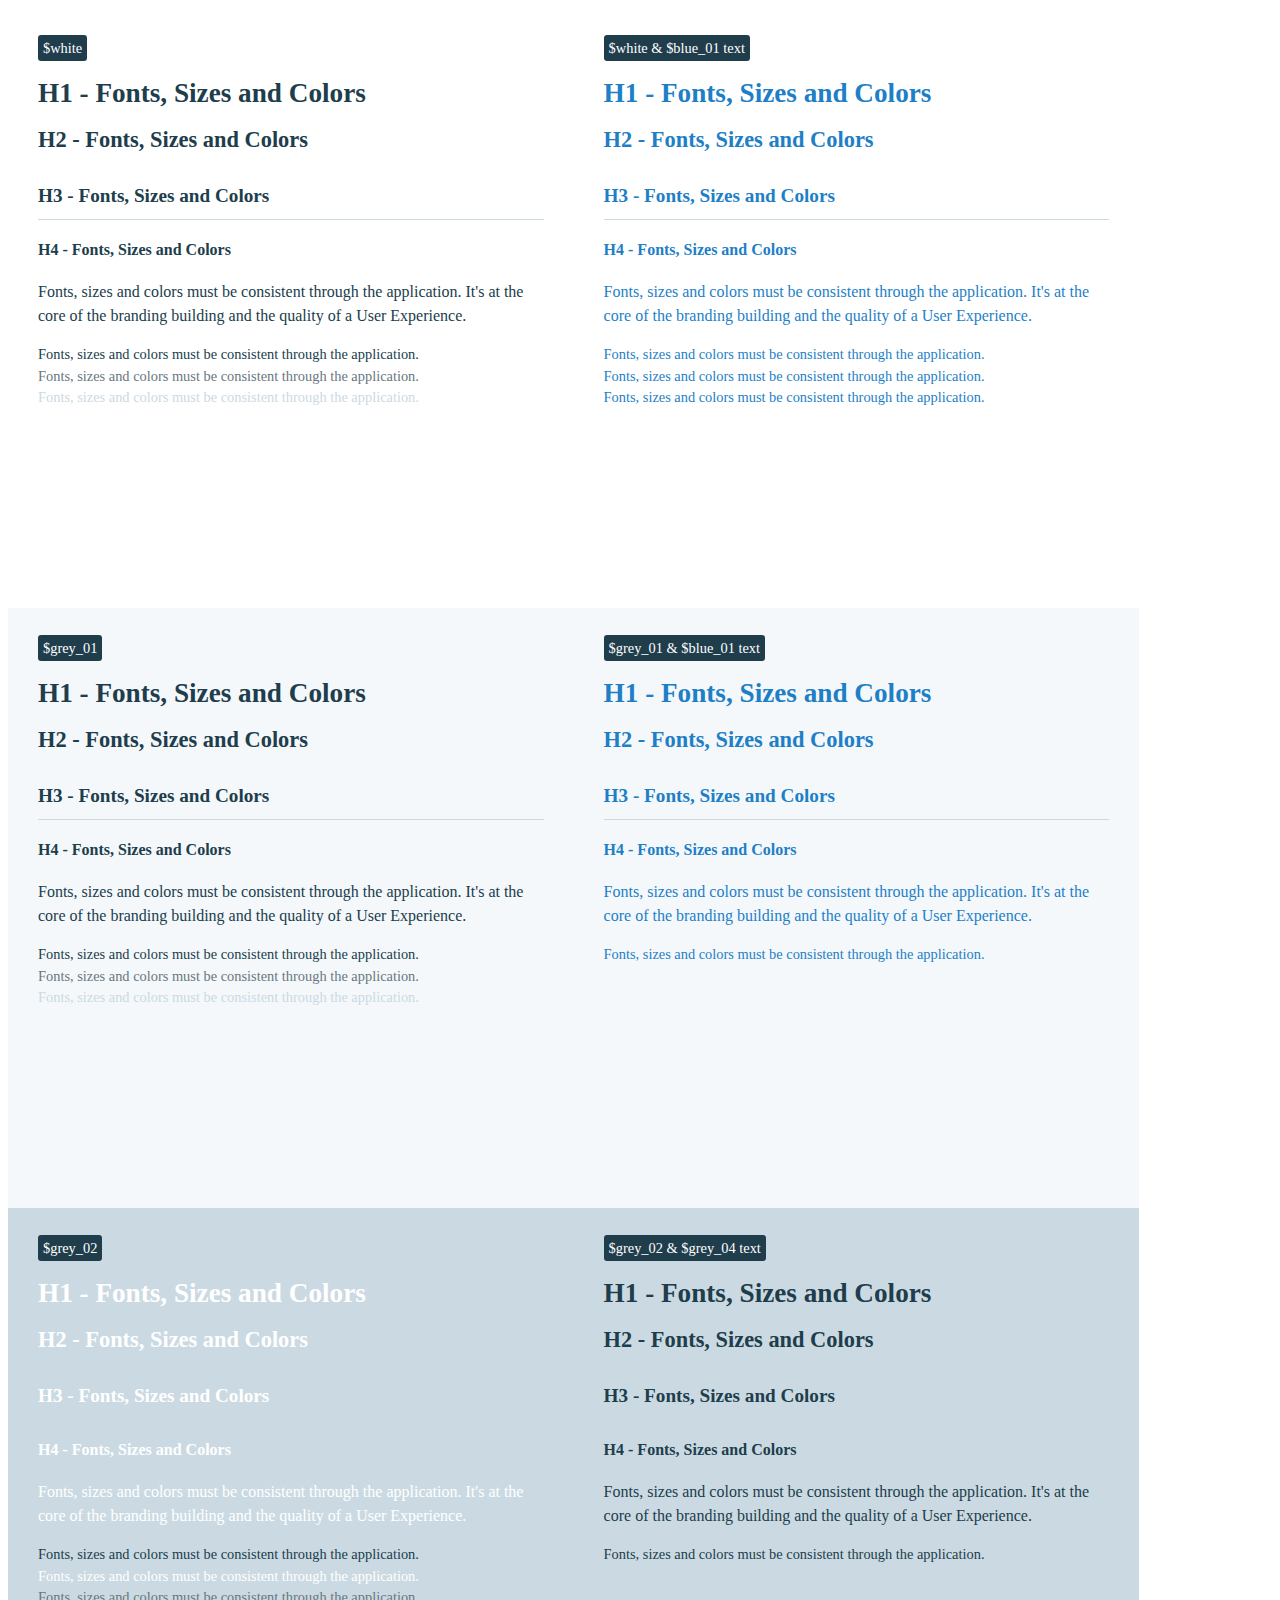
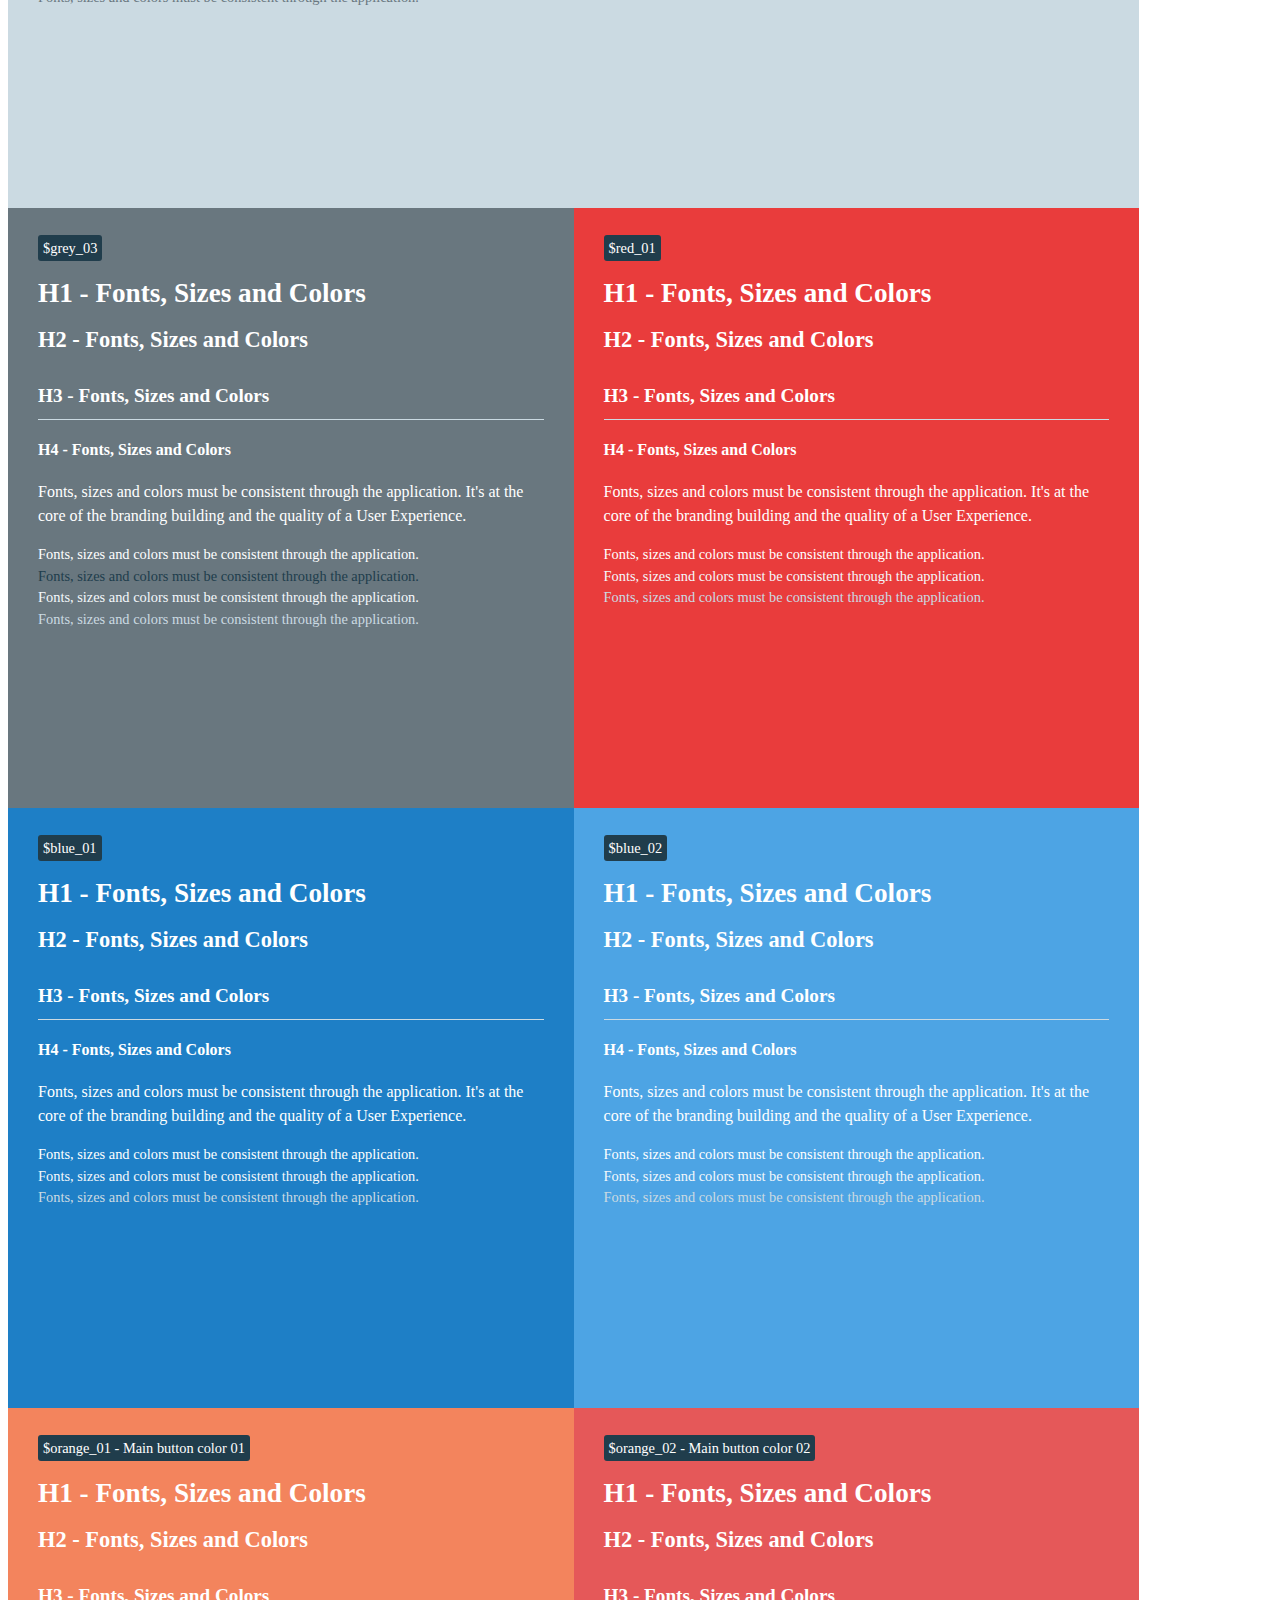
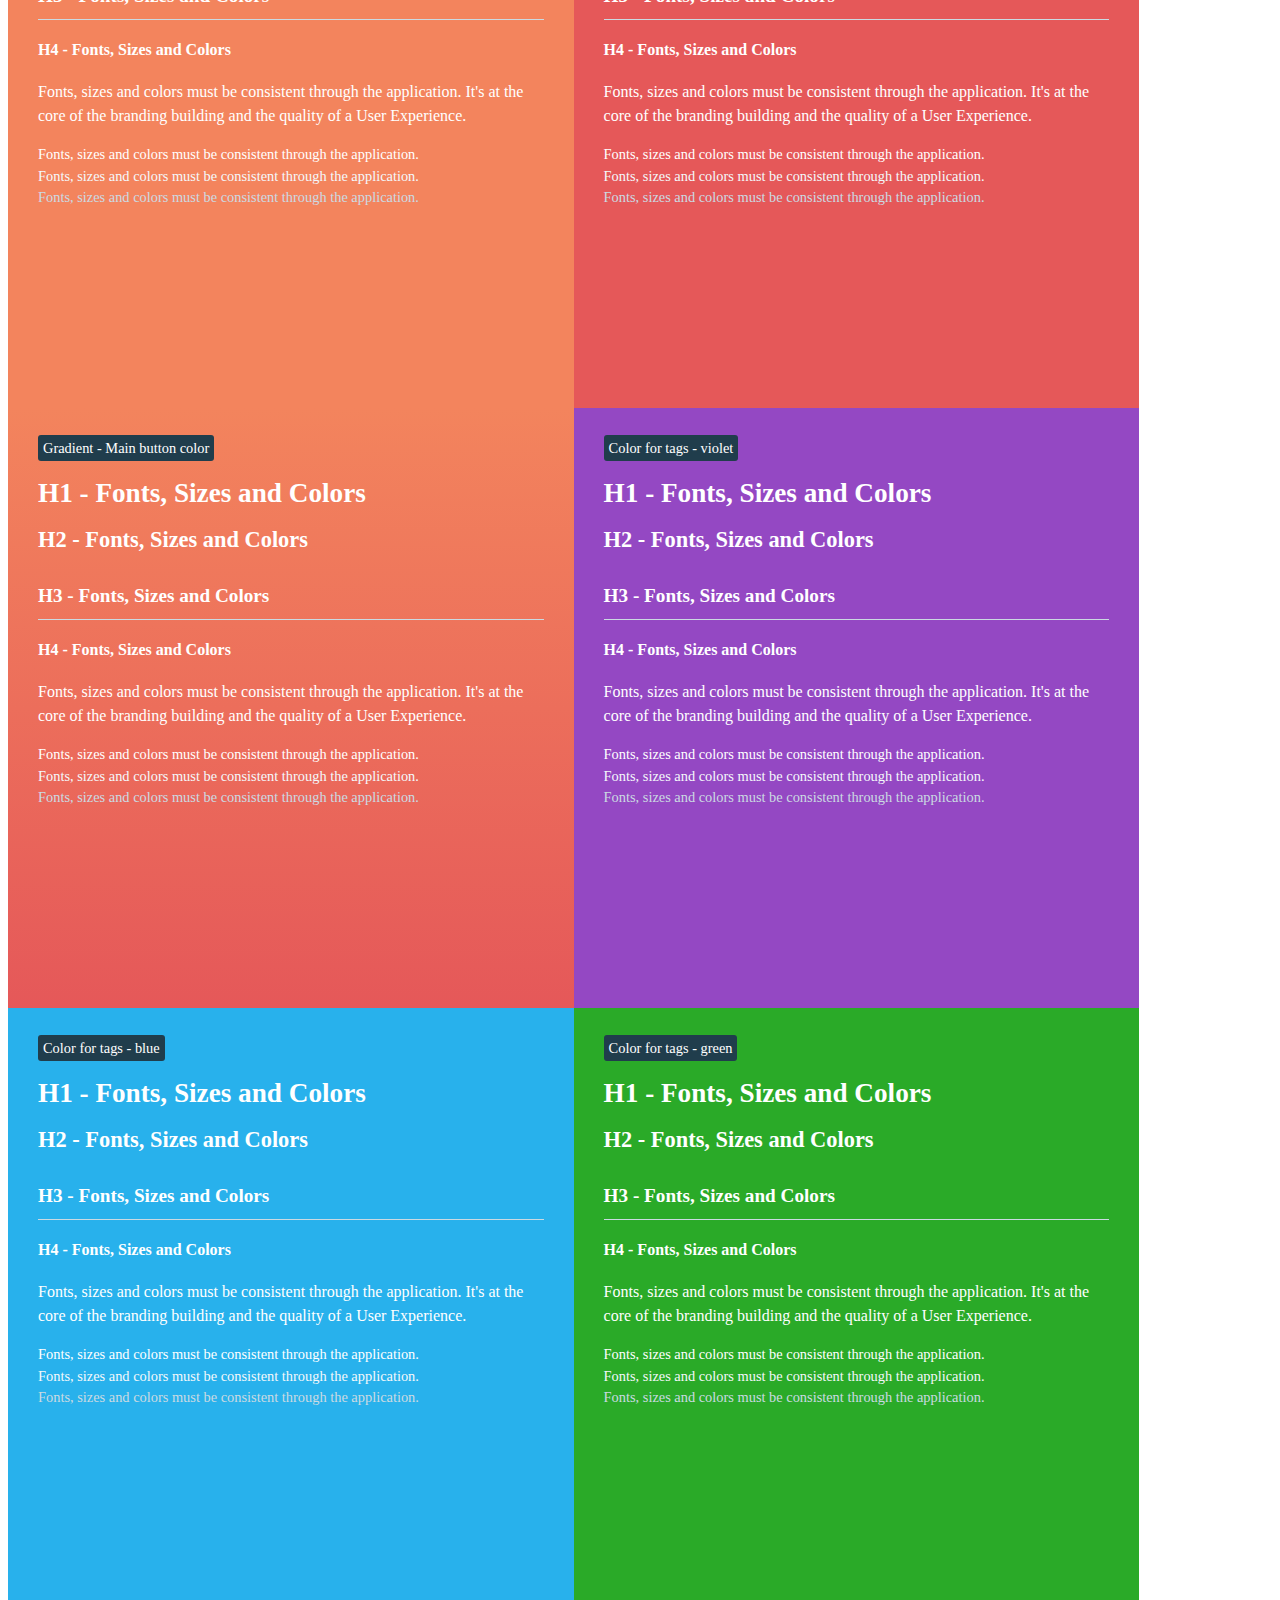
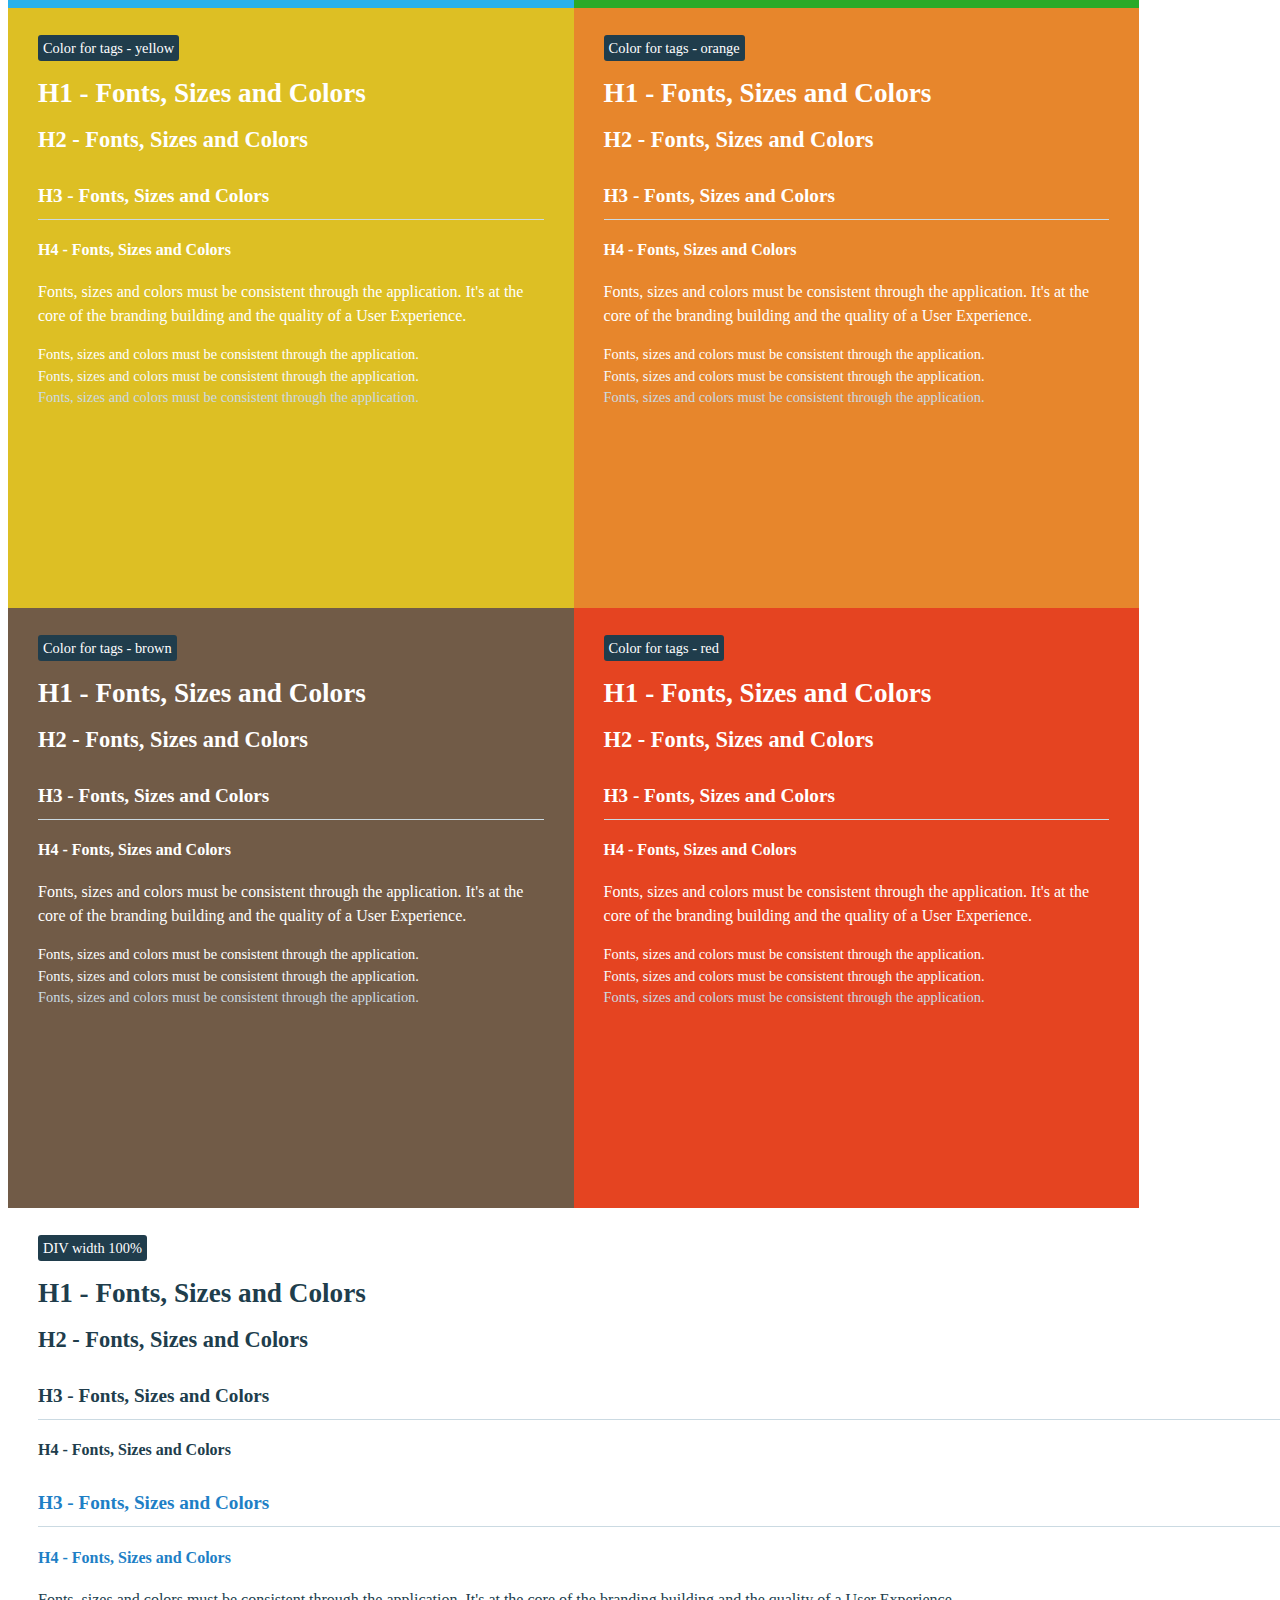
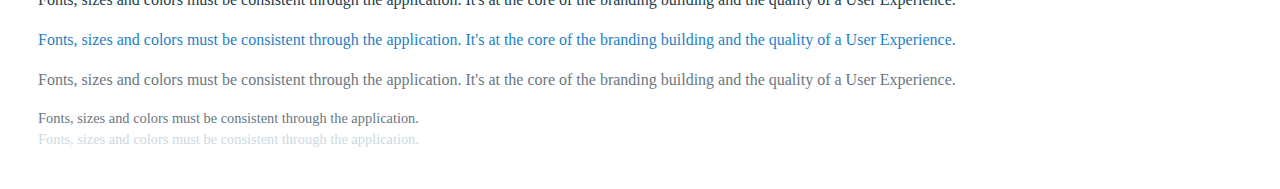
==== index.html @ de81db2b "Update index.html" ====
<!DOCTYPE html>
<html>
<head>
	<title>Fonts & colors</title>
	<style type="text/css">
		@font-face { 
			font-family: "AvenirNextW10-Medium"; 
			src: url("http://db.onlinewebfonts.com/t/23a52005216dca8d403521d06834f924.eot"); 
			src: url("http://db.onlinewebfonts.com/t/23a52005216dca8d403521d06834f924.eot?#iefix") format("embedded-opentype"), url("http://db.onlinewebfonts.com/t/23a52005216dca8d403521d06834f924.woff2") format("woff2"), url("http://db.onlinewebfonts.com/t/23a52005216dca8d403521d06834f924.woff") format("woff"), url("http://db.onlinewebfonts.com/t/23a52005216dca8d403521d06834f924.ttf") format("truetype"), url("http://db.onlinewebfonts.com/t/23a52005216dca8d403521d06834f924.svg#AvenirNextW10-Medium") format("svg"); }
		@font-face {font-family: "AvenirNextW10-Bold"; src: url("http://db.onlinewebfonts.com/t/e5c490a944bc2b2746f0c851501e46c7.eot"); src: url("http://db.onlinewebfonts.com/t/e5c490a944bc2b2746f0c851501e46c7.eot?#iefix") format("embedded-opentype"), url("http://db.onlinewebfonts.com/t/e5c490a944bc2b2746f0c851501e46c7.woff2") format("woff2"), url("http://db.onlinewebfonts.com/t/e5c490a944bc2b2746f0c851501e46c7.woff") format("woff"), url("http://db.onlinewebfonts.com/t/e5c490a944bc2b2746f0c851501e46c7.ttf") format("truetype"), url("http://db.onlinewebfonts.com/t/e5c490a944bc2b2746f0c851501e46c7.svg#AvenirNextW10-Bold") format("svg"); }
		* { font-family: AvenirNextW10-Medium; letter-spacing: -0,1em; }
		.colors { padding: 30px; width: 40%; float: left; min-height: 540px; }
		.colorstest { padding: 30px; width: 100%; clear: left;}
		.titles { width: 100%; display: block; }
		.tag { background: #203D4C; padding: 5px; color: #ffffff; border-radius: 3px; }
		.white { background: #ffffff; }
		.grey_01 { background: #F4F8FB; }
		.grey_02 { background: #CBDAE2; }
		.grey_03 { background: #69777F; }
		.red_01 { background: #E93C3C; }
		.blue_01 { background: #1E7FC6; }
		.blue_02 { background: #4DA4E4; }
		.orange_01 { background: #F3845D; }
		.orange_02 { background: #E55859; }
		.gradient_button { background-image: linear-gradient(to bottom, #F3845D, #E55859); } 
		.violet { background: #9448C3; } 
		.blue_03 { background: #28B1EC; } 
		.green { background: #2AAA28; }
		.yellow { background: #DDBF24; }
		.orange_03 { background: #E7862C; }
		.brown { background: #715B47;  }
		.red_02 { background: #E54421; }
		.txt_grey_04 { color: #203D4C; }
		.txt_white { color: #ffffff; }
		.txt_blue_01 { color: #1E7FC6; }
		.txt_grey_03 { color: #69777F; } 
		.txt_grey_02 { color: #CBDAE2; }
		.txt_grey_01 { color: #F4F8FB; }
		H1 { font-size: 1.7em; }
		H2 { font-size: 1.4em; }
		H3 { font-size: 1.2em; border-bottom: 1px solid #CBDAE2; line-height: 2.4em;}
		H4 { font-size: 1em; font-family: AvenirNextW10-Bold; }
		p { font-size: 1em; line-height: 1.5em; }
		span { font-size: 0.9em; line-height: 1.5em; }
	</style>
</head>
<body>
	<div class="colors white">
		<span class="tag">$white</span></br>
		<h1 class="bg_white_ txt_grey_04">H1 - Fonts, Sizes and Colors</h1>
		<h2 class="bg_white_ txt_grey_04">H2 - Fonts, Sizes and Colors</h2>
		<h3 class="bg_white_ txt_grey_04">H3 - Fonts, Sizes and Colors</h3>
		<h4 class="bg_white_ txt_grey_04">H4 - Fonts, Sizes and Colors</h4>
		<p class="bg_white_ txt_grey_04">Fonts, sizes and colors must be consistent through the application. It's at the core of the branding building and the quality of a User Experience.</p>
		<span class="bg_white_ txt_grey_04">Fonts, sizes and colors must be consistent through the application.</span></br>
		<span class="bg_white_ txt_grey_03">Fonts, sizes and colors must be consistent through the application.</span></br>
		<span class="bg_white_ txt_grey_02">Fonts, sizes and colors must be consistent through the application.</span>
	</div>
	<div class="colors white">
		<span class="tag">$white & $blue_01 text</span></br>
		<h1 class="bg_white_ txt_blue_01">H1 - Fonts, Sizes and Colors</h1>
		<h2 class="bg_white_ txt_blue_01">H2 - Fonts, Sizes and Colors</h2>
		<h3 class="bg_white_ txt_blue_01">H3 - Fonts, Sizes and Colors</h3>
		<h4 class="bg_white_ txt_blue_01">H4 - Fonts, Sizes and Colors</h4>
		<p class="bg_white_ txt_blue_01">Fonts, sizes and colors must be consistent through the application. It's at the core of the branding building and the quality of a User Experience.</p>
		<span class="bg_white_ txt_blue_01">Fonts, sizes and colors must be consistent through the application.</span></br>
		<span class="bg_white_ txt_blue_01">Fonts, sizes and colors must be consistent through the application.</span></br>
		<span class="bg_white_ txt_blue_01">Fonts, sizes and colors must be consistent through the application.</span>
	</div>
	<div class="colors grey_01">
		<span class="tag">$grey_01</span></br>
		<h1 class="bg_grey_01_ txt_grey_04">H1 - Fonts, Sizes and Colors</h1>
		<h2 class="bg_grey_01_ txt_grey_04">H2 - Fonts, Sizes and Colors</h2>
		<h3 class="bg_grey_01_ txt_grey_04">H3 - Fonts, Sizes and Colors</h3>
		<h4 class="bg_grey_01_ txt_grey_04">H4 - Fonts, Sizes and Colors</h4>
		<p class="bg_grey_01_ txt_grey_04">Fonts, sizes and colors must be consistent through the application. It's at the core of the branding building and the quality of a User Experience.</p>
		<span class="bg_grey_01_ txt_grey_04">Fonts, sizes and colors must be consistent through the application.</span></br>
		<span class="bg_grey_01_ txt_grey_03">Fonts, sizes and colors must be consistent through the application.</span></br>
		<span class="bg_grey_01_ txt_grey_02">Fonts, sizes and colors must be consistent through the application.</span>
	</div>
	<div class="colors grey_01">
		<span class="tag">$grey_01 & $blue_01 text</span></br>
		<h1 class="bg_grey_01_ txt_blue_01">H1 - Fonts, Sizes and Colors</h1>
		<h2 class="bg_grey_01_ txt_blue_01">H2 - Fonts, Sizes and Colors</h2>
		<h3 class="bg_grey_01_ txt_blue_01">H3 - Fonts, Sizes and Colors</h3>
		<h4 class="bg_grey_01_ txt_blue_01">H4 - Fonts, Sizes and Colors</h4>
		<p class="bg_grey_01_ txt_blue_01">Fonts, sizes and colors must be consistent through the application. It's at the core of the branding building and the quality of a User Experience.</p>
		<span class="bg_grey_01_ txt_blue_01">Fonts, sizes and colors must be consistent through the application.</span></br>
	</div>
	<div class="colors grey_02">
		<span class="tag">$grey_02</span></br>
		<h1 class="bg_grey_02_ txt_white">H1 - Fonts, Sizes and Colors</h1>
		<h2 class="bg_grey_02_ txt_white">H2 - Fonts, Sizes and Colors</h2>
		<h3 class="bg_grey_02_ txt_white">H3 - Fonts, Sizes and Colors</h3>
		<h4 class="bg_grey_02_ txt_white">H4 - Fonts, Sizes and Colors</h4>
		<p class="bg_grey_02_ txt_white">Fonts, sizes and colors must be consistent through the application. It's at the core of the branding building and the quality of a User Experience.</p>
		<span class="bg_white_ txt_grey_04">Fonts, sizes and colors must be consistent through the application.</span></br>
		<span class="bg_grey_02_ txt_white">Fonts, sizes and colors must be consistent through the application.</span></br>
		<span class="bg_grey_02_ txt_grey_03">Fonts, sizes and colors must be consistent through the application.</span></br>
		<span class="bg_grey_02_ txt_grey_02">Fonts, sizes and colors must be consistent through the application.</span>
	</div>
	<div class="colors grey_02">
		<span class="tag">$grey_02 & $grey_04 text</span></br>
		<h1 class="bg_grey_02_ txt_grey_04">H1 - Fonts, Sizes and Colors</h1>
		<h2 class="bg_grey_02_ txt_grey_04">H2 - Fonts, Sizes and Colors</h2>
		<h3 class="bg_grey_02_ txt_grey_04">H3 - Fonts, Sizes and Colors</h3>
		<h4 class="bg_grey_02_ txt_grey_04">H4 - Fonts, Sizes and Colors</h4>
		<p class="bg_grey_02_ txt_grey_04">Fonts, sizes and colors must be consistent through the application. It's at the core of the branding building and the quality of a User Experience.</p>
		<span class="bg_white_ txt_grey_04">Fonts, sizes and colors must be consistent through the application.</span></br>
	</div>
	<div class="colors grey_03">
		<span class="tag">$grey_03</span></br>
		<h1 class="bg_grey_03_ txt_white">H1 - Fonts, Sizes and Colors</h1>
		<h2 class="bg_grey_03_ txt_white">H2 - Fonts, Sizes and Colors</h2>
		<h3 class="bg_grey_03_ txt_white">H3 - Fonts, Sizes and Colors</h3>
		<h4 class="bg_grey_03_ txt_white">H4 - Fonts, Sizes and Colors</h4>
		<p class="bg_grey_03_ txt_white">Fonts, sizes and colors must be consistent through the application. It's at the core of the branding building and the quality of a User Experience.</p>
		<span class="bg_grey_03_ txt_white">Fonts, sizes and colors must be consistent through the application.</span></br>
		<span class="bg_white_ txt_grey_04">Fonts, sizes and colors must be consistent through the application.</span></br>
		<span class="bg_grey_03_ txt_grey_01">Fonts, sizes and colors must be consistent through the application.</span></br>
		<span class="bg_grey_03_ txt_grey_02">Fonts, sizes and colors must be consistent through the application.</span>
	</div>
	<div class="colors red_01">
		<span class="tag">$red_01</span></br>
		<h1 class="bg_red_01_ txt_white">H1 - Fonts, Sizes and Colors</h1>
		<h2 class="bg_red_01_ txt_white">H2 - Fonts, Sizes and Colors</h2>
		<h3 class="bg_red_01_ txt_white">H3 - Fonts, Sizes and Colors</h3>
		<h4 class="bg_red_01_ txt_white">H4 - Fonts, Sizes and Colors</h4>
		<p class="bg_red_01_ txt_white">Fonts, sizes and colors must be consistent through the application. It's at the core of the branding building and the quality of a User Experience.</p>
		<span class="bg_red_01_ txt_white">Fonts, sizes and colors must be consistent through the application.</span></br>
		<span class="bg_red_01_ txt_grey_01">Fonts, sizes and colors must be consistent through the application.</span></br>
		<span class="bg_red_01_ txt_grey_02">Fonts, sizes and colors must be consistent through the application.</span>
	</div>
	<div class="colors blue_01">
		<span class="tag">$blue_01</span></br>
		<h1 class="bg_blue_01_ txt_white">H1 - Fonts, Sizes and Colors</h1>
		<h2 class="bg_blue_01_ txt_white">H2 - Fonts, Sizes and Colors</h2>
		<h3 class="bg_blue_01_ txt_white">H3 - Fonts, Sizes and Colors</h3>
		<h4 class="bg_blue_01_ txt_white">H4 - Fonts, Sizes and Colors</h4>
		<p class="bg_blue_01_ txt_white">Fonts, sizes and colors must be consistent through the application. It's at the core of the branding building and the quality of a User Experience.</p>
		<span class="bg_blue_01_ txt_white">Fonts, sizes and colors must be consistent through the application.</span></br>
		<span class="bg_blue_01_ txt_grey_01">Fonts, sizes and colors must be consistent through the application.</span></br>
		<span class="bg_blue_01_ txt_grey_02">Fonts, sizes and colors must be consistent through the application.</span>
	</div>
	<div class="colors blue_02">
		<span class="tag">$blue_02</span></br>
		<h1 class="bg_blue_02_ txt_white">H1 - Fonts, Sizes and Colors</h1>
		<h2 class="bg_blue_02_ txt_white">H2 - Fonts, Sizes and Colors</h2>
		<h3 class="bg_blue_02_ txt_white">H3 - Fonts, Sizes and Colors</h3>
		<h4 class="bg_blue_02_ txt_white">H4 - Fonts, Sizes and Colors</h4>
		<p class="bg_blue_02_ txt_white">Fonts, sizes and colors must be consistent through the application. It's at the core of the branding building and the quality of a User Experience.</p>
		<span class="bg_blue_02_ txt_white">Fonts, sizes and colors must be consistent through the application.</span></br>
		<span class="bg_blue_02_ txt_grey_01">Fonts, sizes and colors must be consistent through the application.</span></br>
		<span class="bg_blue_02_ txt_grey_02">Fonts, sizes and colors must be consistent through the application.</span>
	</div>
	<div class="colors orange_01">
		<span class="tag">$orange_01 - Main button color 01</span></br>
		<h1 class="bg_orange_01_ txt_white">H1 - Fonts, Sizes and Colors</h1>
		<h2 class="bg_orange_01_ txt_white">H2 - Fonts, Sizes and Colors</h2>
		<h3 class="bg_orange_01_ txt_white">H3 - Fonts, Sizes and Colors</h3>
		<h4 class="bg_orange_01_ txt_white">H4 - Fonts, Sizes and Colors</h4>
		<p class="bg_orange_01_ txt_white">Fonts, sizes and colors must be consistent through the application. It's at the core of the branding building and the quality of a User Experience.</p>
		<span class="bg_orange_01_ txt_white">Fonts, sizes and colors must be consistent through the application.</span></br>
		<span class="bg_borange_01_ txt_grey_01">Fonts, sizes and colors must be consistent through the application.</span></br>
		<span class="bg_orange_01_ txt_grey_02">Fonts, sizes and colors must be consistent through the application.</span>
	</div>
	<div class="colors orange_02">
		<span class="tag">$orange_02 - Main button color 02</span></br>
		<h1 class="bg_borange_02_ txt_white">H1 - Fonts, Sizes and Colors</h1>
		<h2 class="bg_borange_02_ txt_white">H2 - Fonts, Sizes and Colors</h2>
		<h3 class="bg_borange_02_ txt_white">H3 - Fonts, Sizes and Colors</h3>
		<h4 class="bg_borange_02_ txt_white">H4 - Fonts, Sizes and Colors</h4>
		<p class="bg_borange_02_ txt_white">Fonts, sizes and colors must be consistent through the application. It's at the core of the branding building and the quality of a User Experience.</p>
		<span class="bg_borange_02_ txt_white">Fonts, sizes and colors must be consistent through the application.</span></br>
		<span class="bg_borange_02_ txt_grey_01">Fonts, sizes and colors must be consistent through the application.</span></br>
		<span class="bg_orange_02_ txt_grey_02">Fonts, sizes and colors must be consistent through the application.</span>
	</div>
	<div class="colors gradient_button">
		<span class="tag">Gradient - Main button color</span></br>
		<h1 class="bg_gradient_ txt_white">H1 - Fonts, Sizes and Colors</h1>
		<h2 class="bg_gradient_ txt_white">H2 - Fonts, Sizes and Colors</h2>
		<h3 class="bg_gradient_ txt_white">H3 - Fonts, Sizes and Colors</h3>
		<h4 class="bg_gradient_ txt_white">H4 - Fonts, Sizes and Colors</h4>
		<p class="bg_gradient_ txt_white">Fonts, sizes and colors must be consistent through the application. It's at the core of the branding building and the quality of a User Experience.</p>
		<span class="bg_gradient_ txt_white">Fonts, sizes and colors must be consistent through the application.</span></br>
		<span class="gradient_ txt_grey_01">Fonts, sizes and colors must be consistent through the application.</span></br>
		<span class="gradient_ txt_grey_02">Fonts, sizes and colors must be consistent through the application.</span>
	</div>
	<div class="colors violet">
		<span class="tag">Color for tags - violet</span></br>
		<h1 class="bg_violet_ txt_white">H1 - Fonts, Sizes and Colors</h1>
		<h2 class="bg_violet_ txt_white">H2 - Fonts, Sizes and Colors</h2>
		<h3 class="bg_violet_ txt_white">H3 - Fonts, Sizes and Colors</h3>
		<h4 class="bg_violet_ txt_white">H4 - Fonts, Sizes and Colors</h4>
		<p class="bg_violet_ txt_white">Fonts, sizes and colors must be consistent through the application. It's at the core of the branding building and the quality of a User Experience.</p>
		<span class="bg_violet_ txt_white">Fonts, sizes and colors must be consistent through the application.</span></br>
		<span class="bg_violet_ txt_grey_01">Fonts, sizes and colors must be consistent through the application.</span></br>
		<span class="bg_violet_ txt_grey_02">Fonts, sizes and colors must be consistent through the application.</span>
	</div>
	<div class="colors blue_03">
		<span class="tag">Color for tags - blue</span></br>
		<h1 class="bg_blue_03_ txt_white">H1 - Fonts, Sizes and Colors</h1>
		<h2 class="bg_blue_03_ txt_white">H2 - Fonts, Sizes and Colors</h2>
		<h3 class="bg_blue_03_ txt_white">H3 - Fonts, Sizes and Colors</h3>
		<h4 class="bg_blue_03_ txt_white">H4 - Fonts, Sizes and Colors</h4>
		<p class="bg_blue_03_ txt_white">Fonts, sizes and colors must be consistent through the application. It's at the core of the branding building and the quality of a User Experience.</p>
		<span class="bg_blue_03_ txt_white">Fonts, sizes and colors must be consistent through the application.</span></br>
		<span class="bg_blue_03_ txt_grey_01">Fonts, sizes and colors must be consistent through the application.</span></br>
		<span class="bg_blue_03_ txt_grey_02">Fonts, sizes and colors must be consistent through the application.</span>
	</div>
	<div class="colors green">
		<span class="tag">Color for tags - green</span></br>
		<h1 class="bg_green_ txt_white">H1 - Fonts, Sizes and Colors</h1>
		<h2 class="bg_green_ txt_white">H2 - Fonts, Sizes and Colors</h2>
		<h3 class="bg_green_ txt_white">H3 - Fonts, Sizes and Colors</h3>
		<h4 class="bg_green_ txt_white">H4 - Fonts, Sizes and Colors</h4>
		<p class="bg_green_ txt_white">Fonts, sizes and colors must be consistent through the application. It's at the core of the branding building and the quality of a User Experience.</p>
		<span class="bg_green_ txt_white">Fonts, sizes and colors must be consistent through the application.</span></br>
		<span class="bg_green_ txt_grey_01">Fonts, sizes and colors must be consistent through the application.</span></br>
		<span class="bg_green_ txt_grey_02">Fonts, sizes and colors must be consistent through the application.</span>
	</div>
	<div class="colors yellow">
		<span class="tag">Color for tags - yellow</span></br>
		<h1 class="bg_yellow_ txt_white">H1 - Fonts, Sizes and Colors</h1>
		<h2 class="bg_yellow_ txt_white">H2 - Fonts, Sizes and Colors</h2>
		<h3 class="bg_yellow_ txt_white">H3 - Fonts, Sizes and Colors</h3>
		<h4 class="bg_yellow_ txt_white">H4 - Fonts, Sizes and Colors</h4>
		<p class="bg_yellow_ txt_white">Fonts, sizes and colors must be consistent through the application. It's at the core of the branding building and the quality of a User Experience.</p>
		<span class="bg_yellow_ txt_white">Fonts, sizes and colors must be consistent through the application.</span></br>
		<span class="bg_yellow_ txt_grey_01">Fonts, sizes and colors must be consistent through the application.</span></br>
		<span class="bg_yellow_ txt_grey_02">Fonts, sizes and colors must be consistent through the application.</span>
	</div>
	<div class="colors orange_03">
		<span class="tag">Color for tags - orange</span></br>
		<h1 class="bg_orange_03_ txt_white">H1 - Fonts, Sizes and Colors</h1>
		<h2 class="bg_orange_03_ txt_white">H2 - Fonts, Sizes and Colors</h2>
		<h3 class="bg_orange_03_ txt_white">H3 - Fonts, Sizes and Colors</h3>
		<h4 class="bg_orange_03_ txt_white">H4 - Fonts, Sizes and Colors</h4>
		<p class="bg_orange_03_ txt_white">Fonts, sizes and colors must be consistent through the application. It's at the core of the branding building and the quality of a User Experience.</p>
		<span class="bg_orange_03_ txt_white">Fonts, sizes and colors must be consistent through the application.</span></br>
		<span class="bg_orange_03_ txt_grey_01">Fonts, sizes and colors must be consistent through the application.</span></br>
		<span class="bg_orange_03_ txt_grey_02">Fonts, sizes and colors must be consistent through the application.</span>
	</div>
	<div class="colors brown">
		<span class="tag">Color for tags - brown</span></br>
		<h1 class="bg_brown_ txt_white">H1 - Fonts, Sizes and Colors</h1>
		<h2 class="bg_brown_ txt_white">H2 - Fonts, Sizes and Colors</h2>
		<h3 class="bg_brown_ txt_white">H3 - Fonts, Sizes and Colors</h3>
		<h4 class="bg_brown_ txt_white">H4 - Fonts, Sizes and Colors</h4>
		<p class="bg_brown_ txt_white">Fonts, sizes and colors must be consistent through the application. It's at the core of the branding building and the quality of a User Experience.</p>
		<span class="bg_brown_ txt_white">Fonts, sizes and colors must be consistent through the application.</span></br>
		<span class="bg_brown_ txt_grey_01">Fonts, sizes and colors must be consistent through the application.</span></br>
		<span class="bg_brown_ txt_grey_02">Fonts, sizes and colors must be consistent through the application.</span>
	</div>
	<div class="colors red_02">
		<span class="tag">Color for tags - red</span></br>
		<h1 class="bg_red_02_ txt_white">H1 - Fonts, Sizes and Colors</h1>
		<h2 class="bg_red_02_ txt_white">H2 - Fonts, Sizes and Colors</h2>
		<h3 class="bg_red_02_ txt_white">H3 - Fonts, Sizes and Colors</h3>
		<h4 class="bg_red_02_ txt_white">H4 - Fonts, Sizes and Colors</h4>
		<p class="bg_red_02_ txt_white">Fonts, sizes and colors must be consistent through the application. It's at the core of the branding building and the quality of a User Experience.</p>
		<span class="bg_red_02_ txt_white">Fonts, sizes and colors must be consistent through the application.</span></br>
		<span class="bg_red_02_ txt_grey_01">Fonts, sizes and colors must be consistent through the application.</span></br>
		<span class="bg_red_02_ txt_grey_02">Fonts, sizes and colors must be consistent through the application.</span>
	</div>
	<div class="colorstest white">
		<span class="tag">DIV width 100%</span></br>
		<h1 class="div_width100 txt_grey_04">H1 - Fonts, Sizes and Colors</h1>
		<h2 class="div_width100 txt_grey_04">H2 - Fonts, Sizes and Colors</h2>
		<h3 class="div_width100 txt_grey_04">H3 - Fonts, Sizes and Colors</h3>
		<h4 class="div_width100 txt_grey_04">H4 - Fonts, Sizes and Colors</h4>
		<h3 class="div_width100 txt_blue_01">H3 - Fonts, Sizes and Colors</h3>
		<h4 class="div_width100 txt_blue_01">H4 - Fonts, Sizes and Colors</h4>
		<p class="div_width100 txt_grey_04">Fonts, sizes and colors must be consistent through the application. It's at the core of the branding building and the quality of a User Experience.</p>
		<p class="div_width100 txt_blue_01">Fonts, sizes and colors must be consistent through the application. It's at the core of the branding building and the quality of a User Experience.</p>
		<p class="div_width100 txt_grey_03">Fonts, sizes and colors must be consistent through the application. It's at the core of the branding building and the quality of a User Experience.</p>
		<span class="div_width100 txt_grey_03">Fonts, sizes and colors must be consistent through the application.</span> </br>
		<span class="div_width100 txt_grey_02">Fonts, sizes and colors must be consistent through the application.</span>
	</div>
</body>
</html>
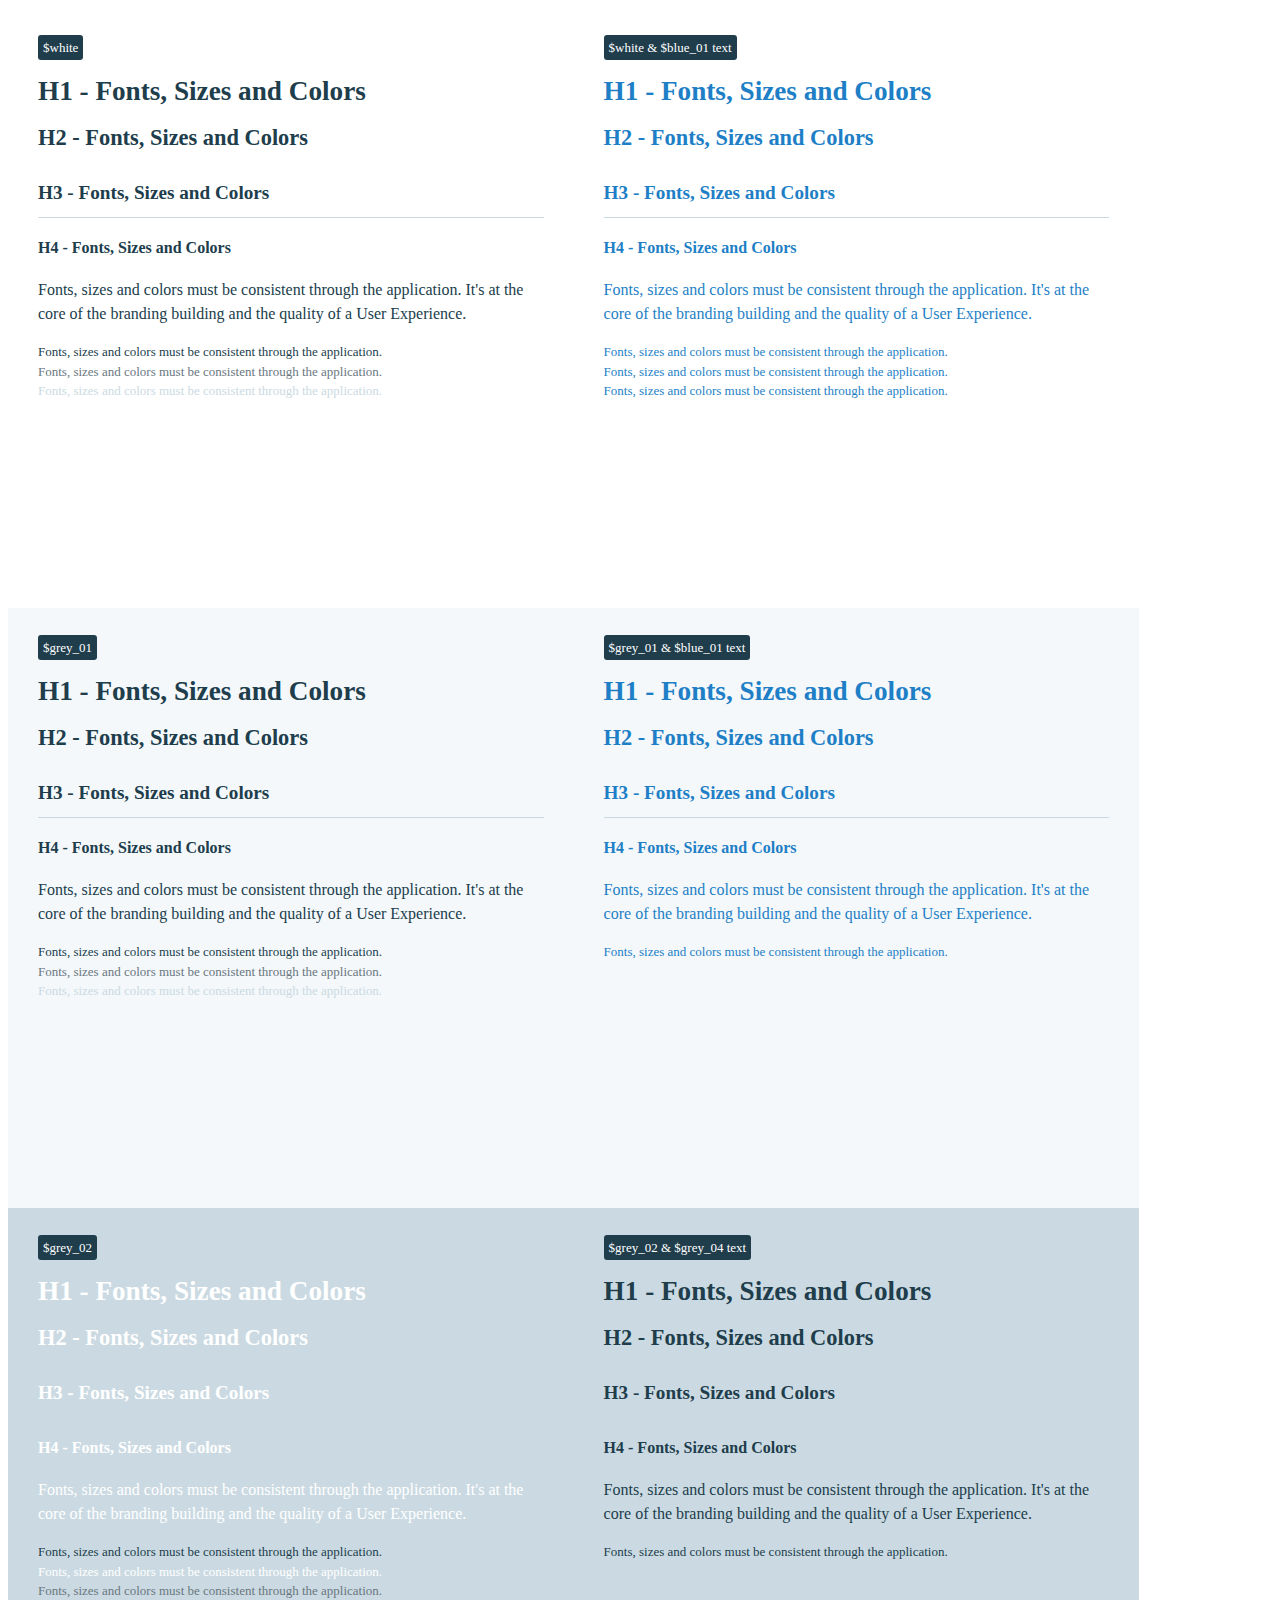
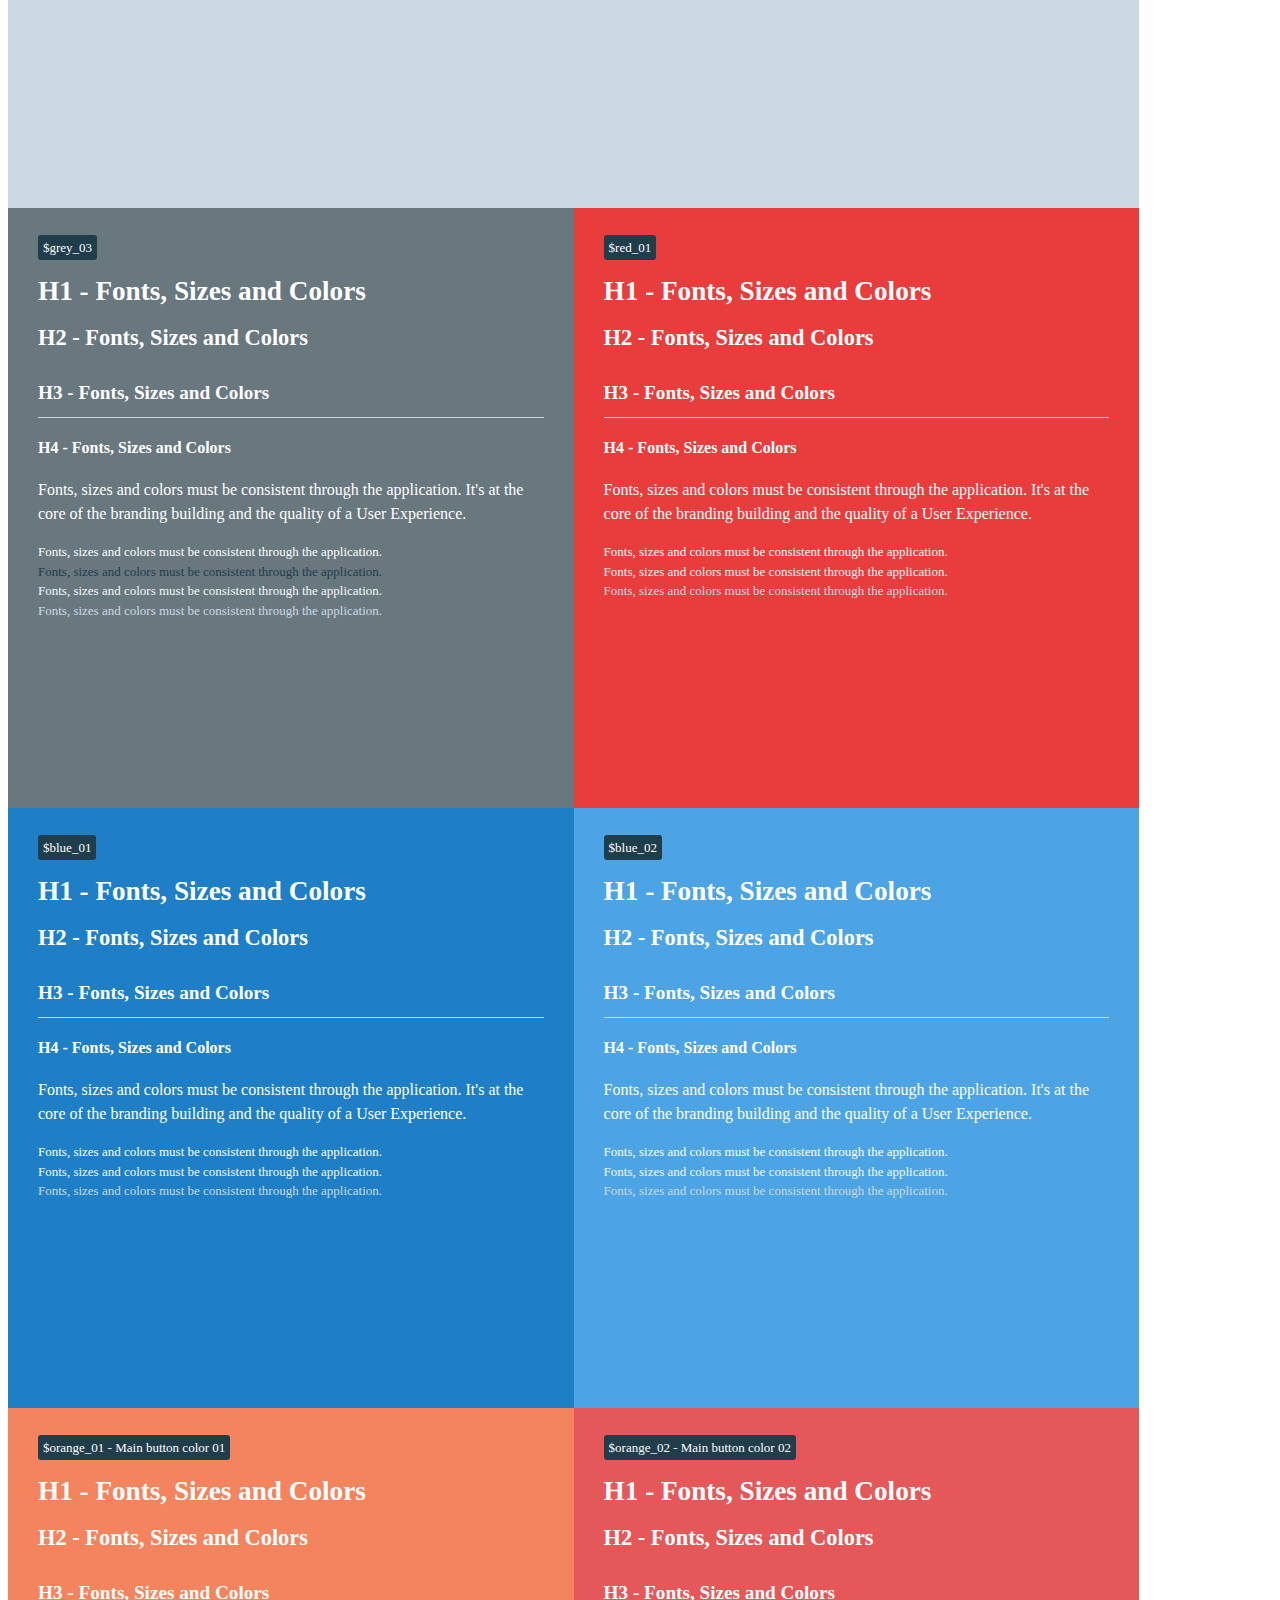
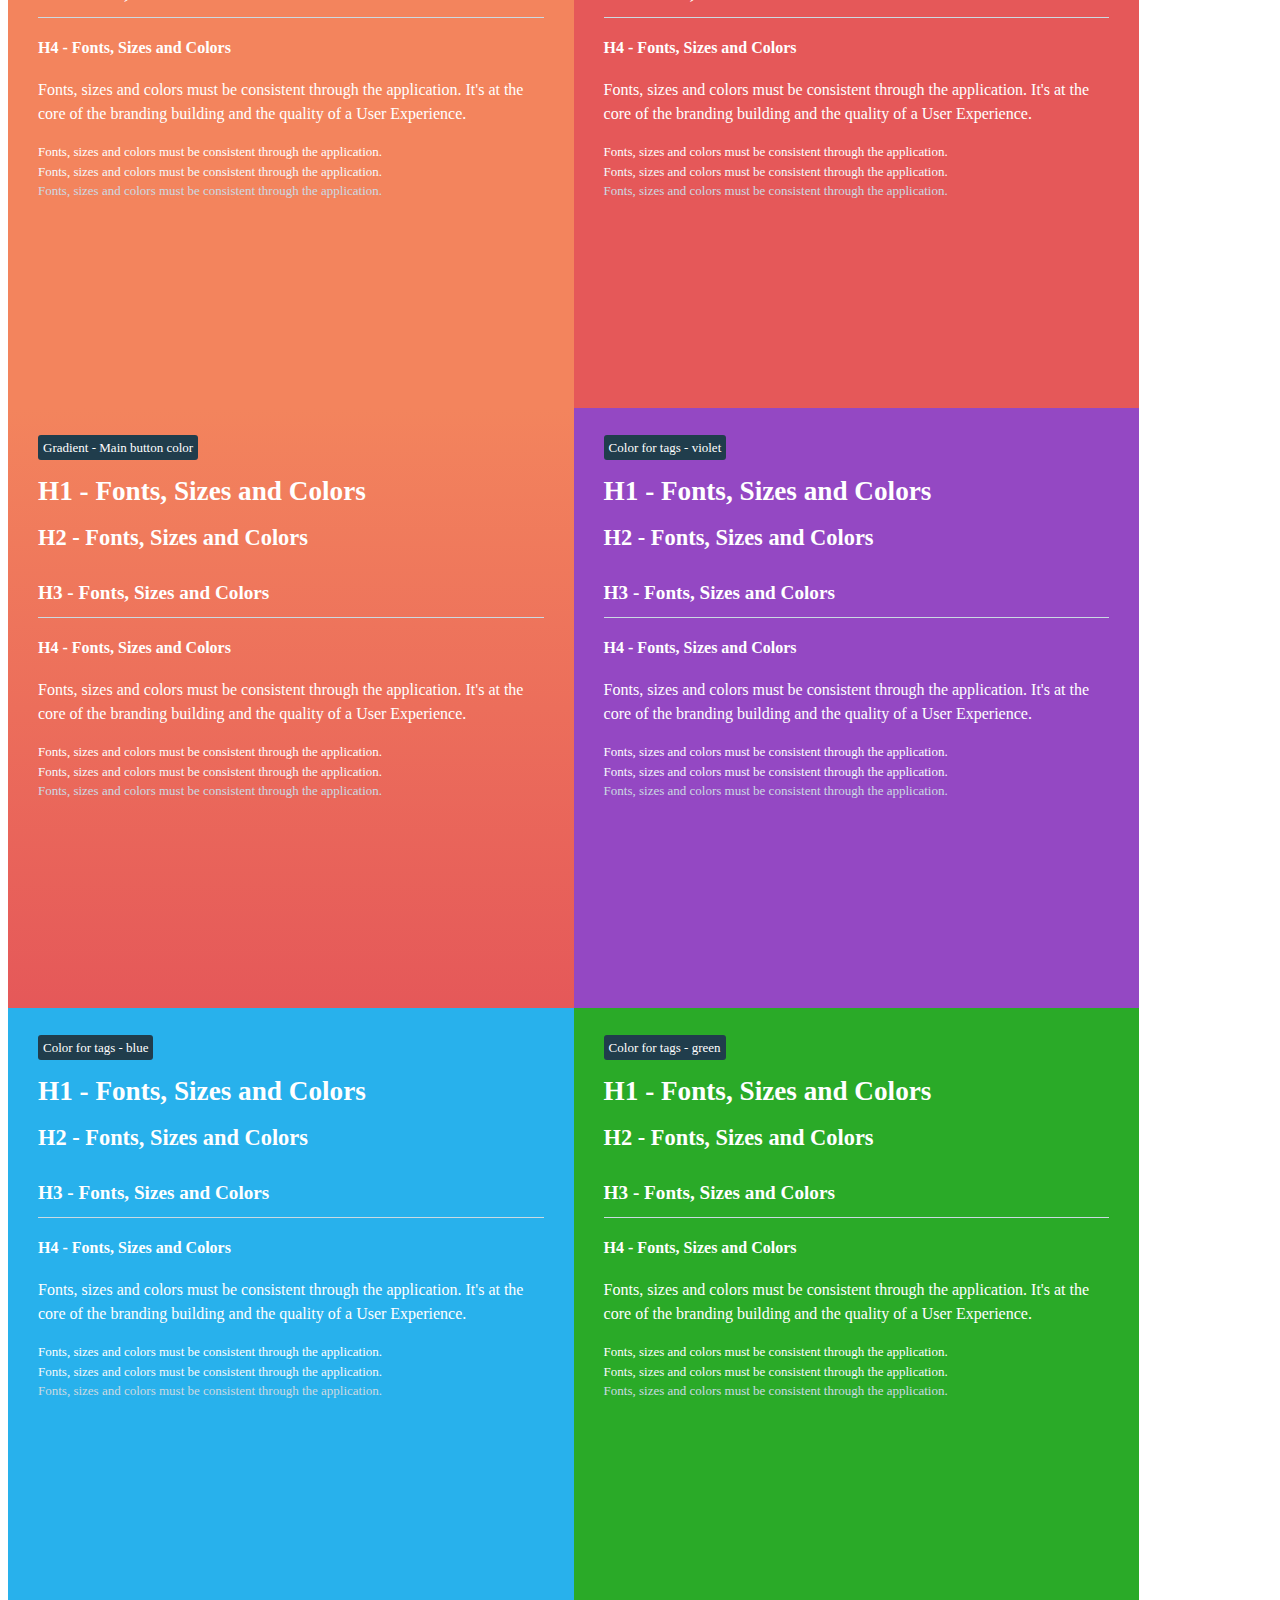
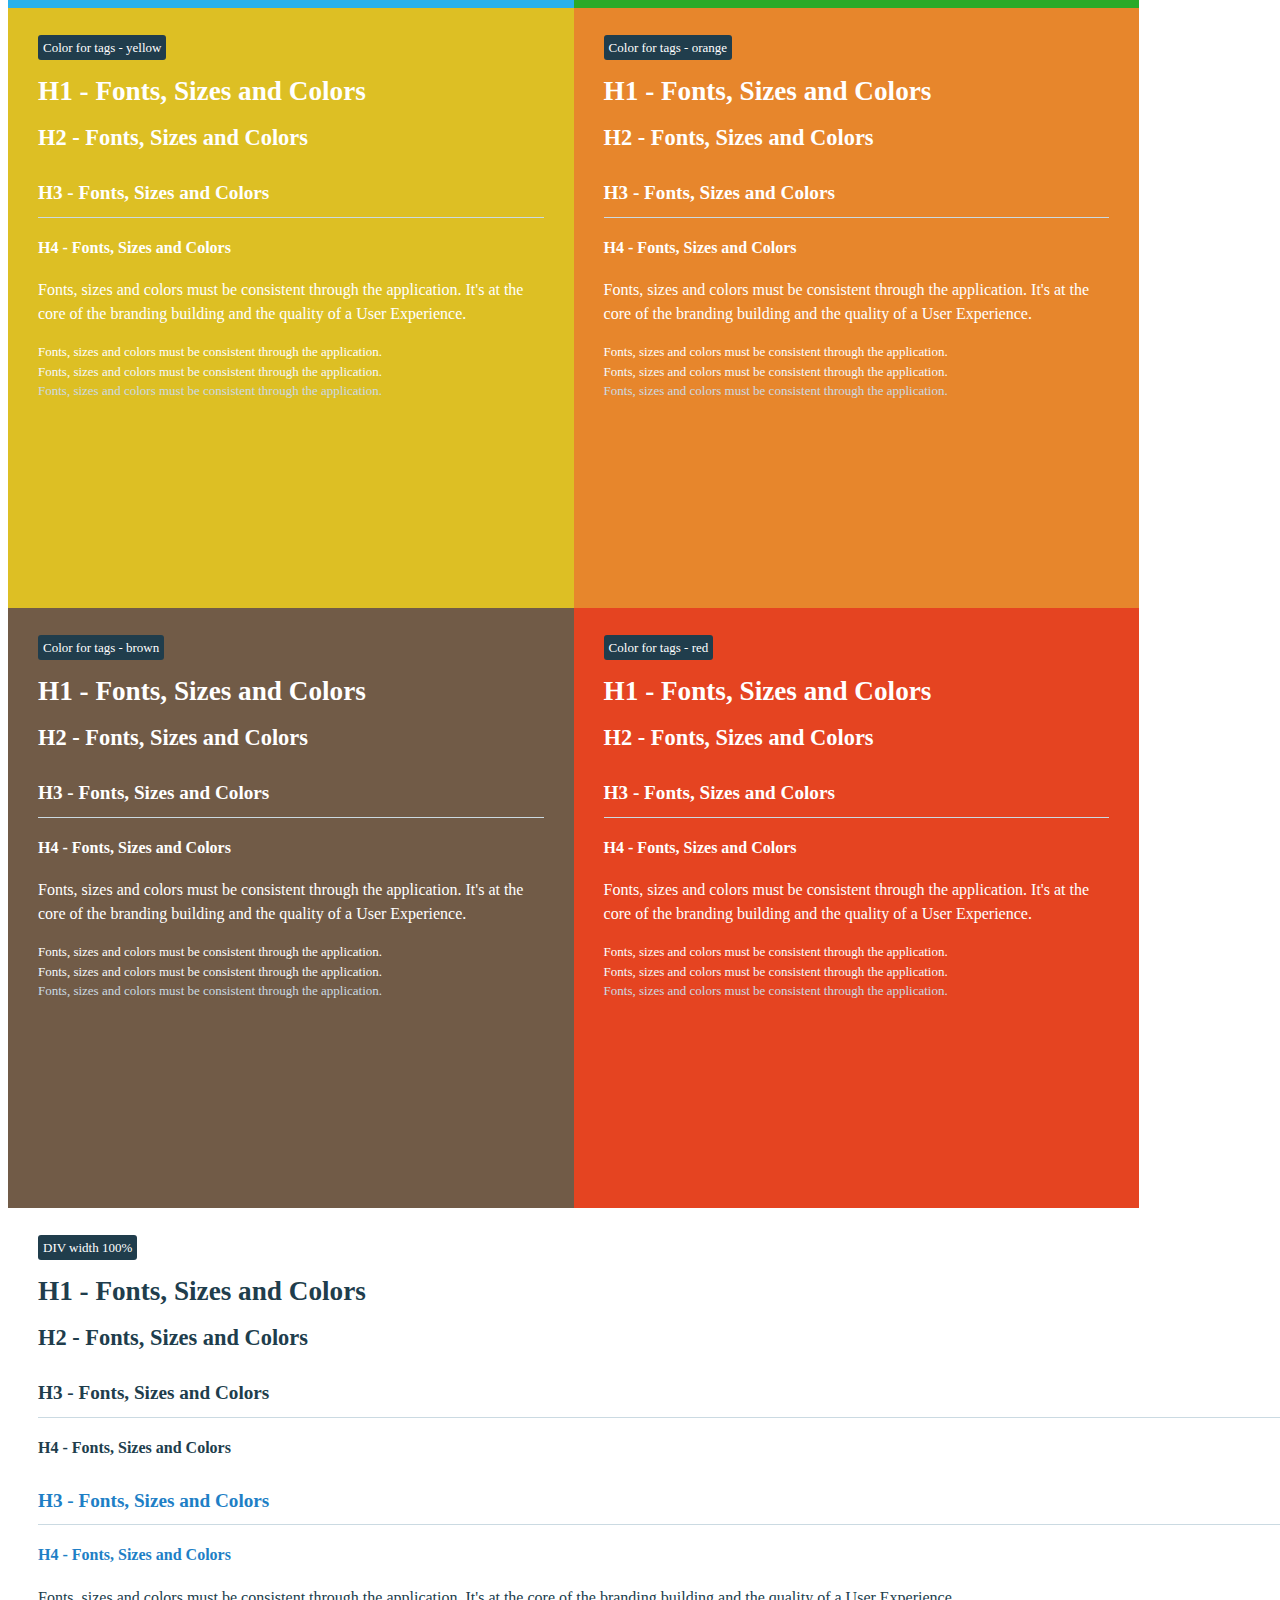
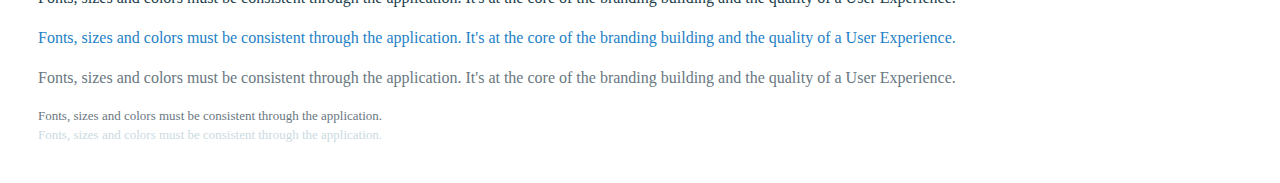
==== commit 73d0cd71: "Update index.html" ====
--- a/index.html
+++ b/index.html
@@ -41,7 +41,7 @@
 		H3 { font-size: 1.2em; border-bottom: 1px solid #CBDAE2; line-height: 2.4em;}
 		H4 { font-size: 1em; font-family: AvenirNextW10-Bold; }
 		p { font-size: 1em; line-height: 1.5em; }
-		span { font-size: 0.9em; line-height: 1.5em; }
+		span { font-size: 13px; line-height: 1.5em; }
 	</style>
 </head>
 <body>
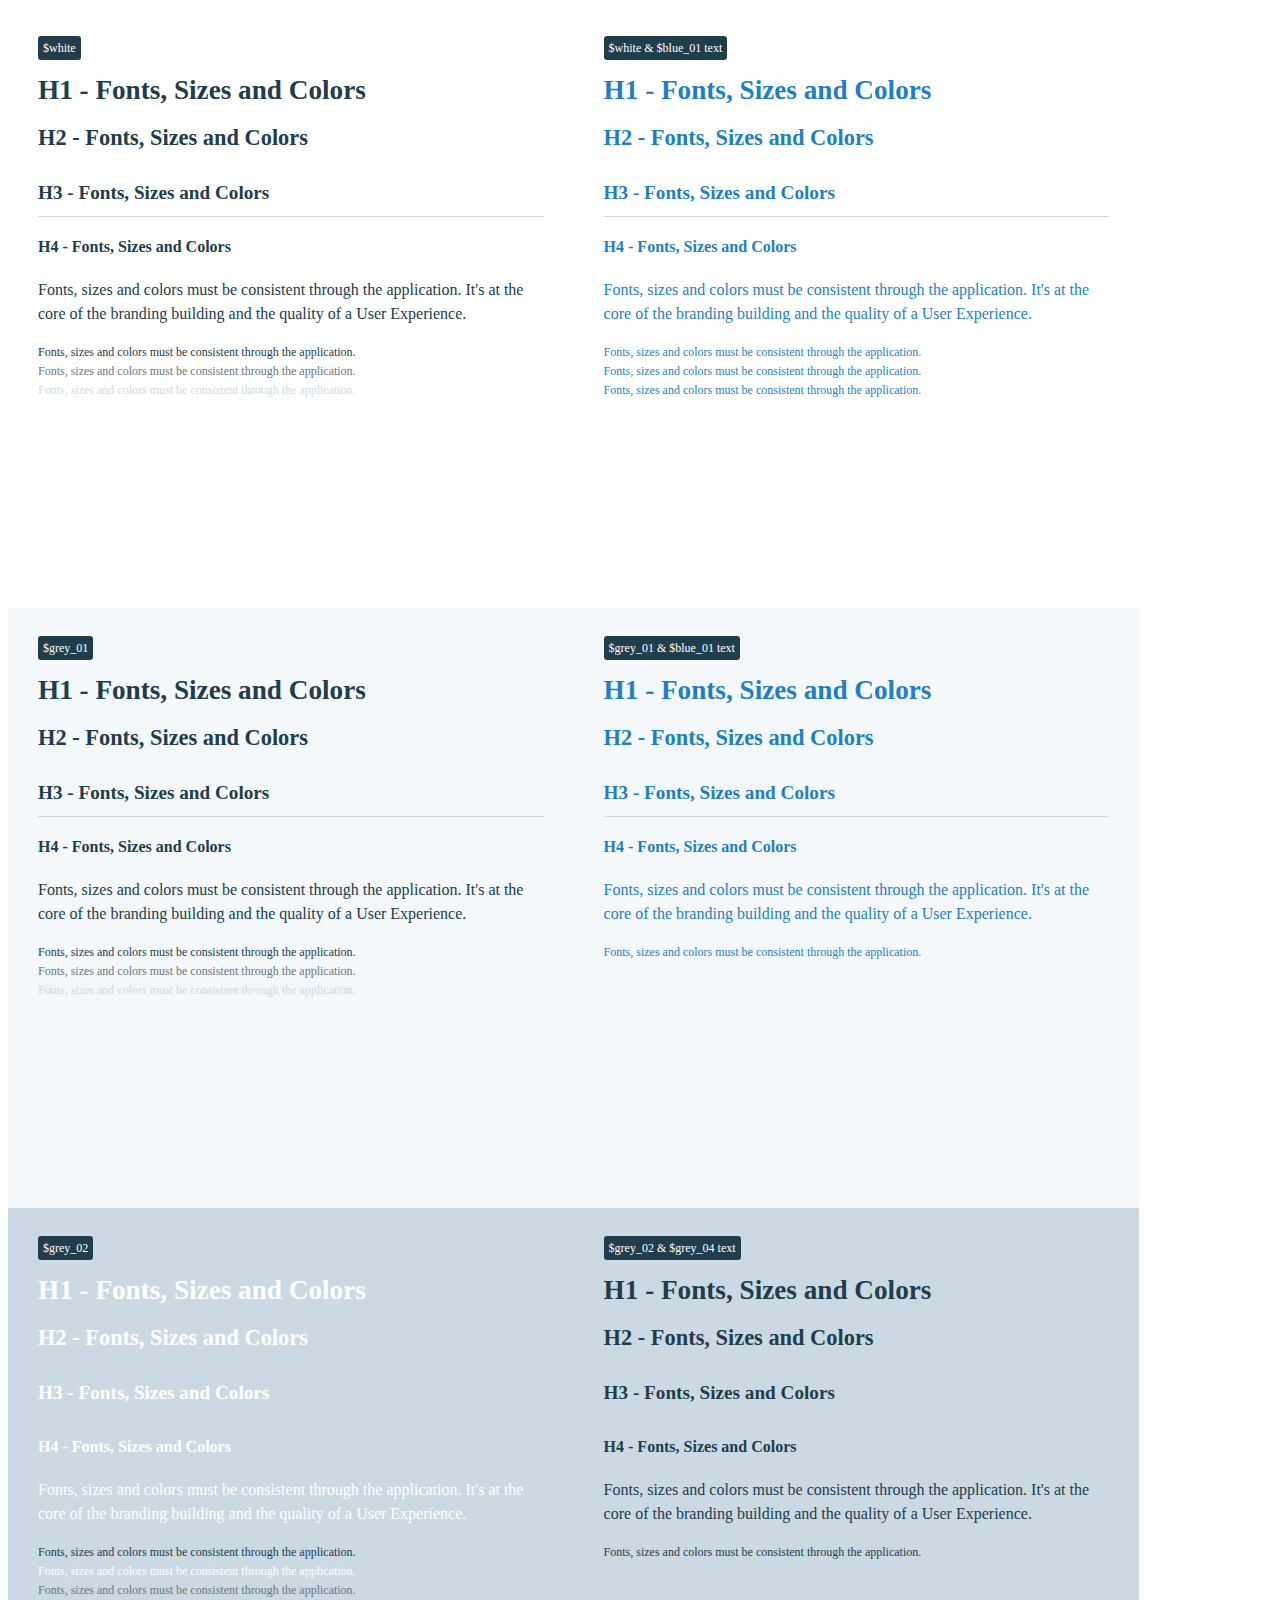
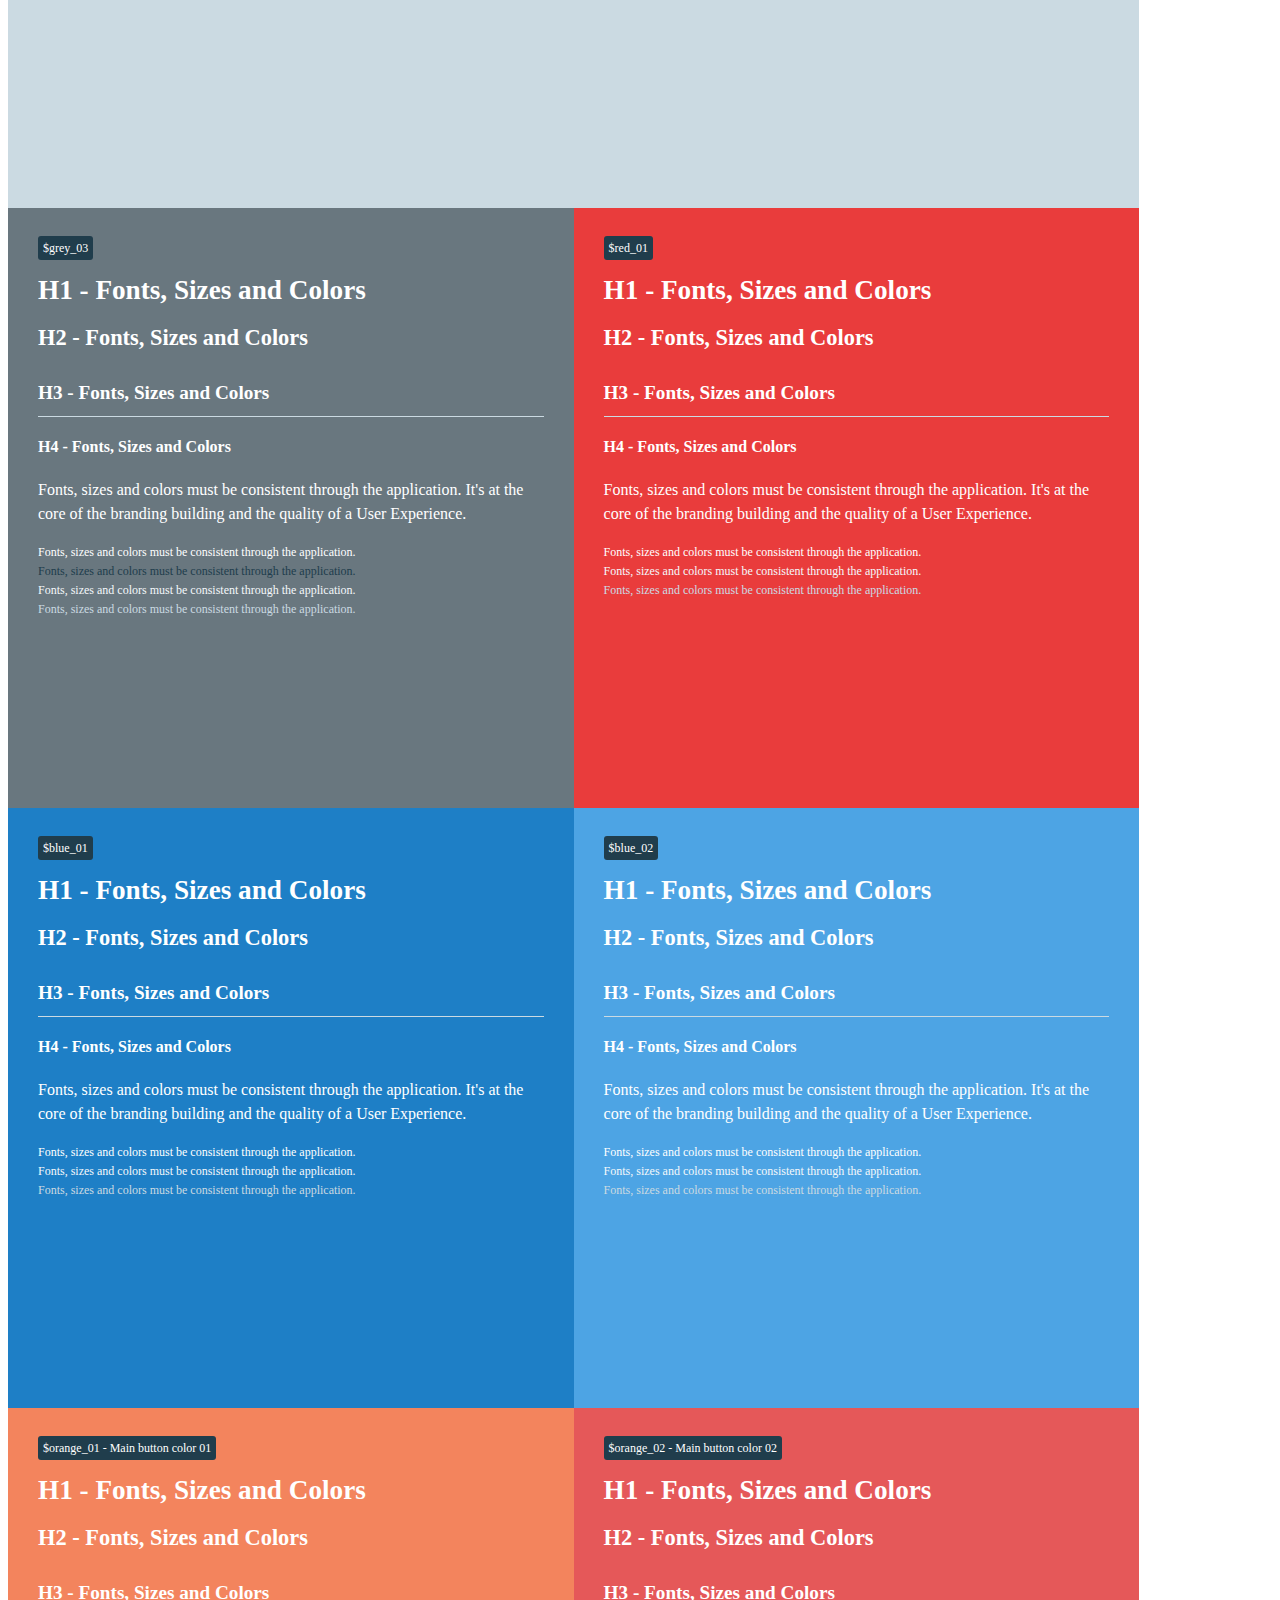
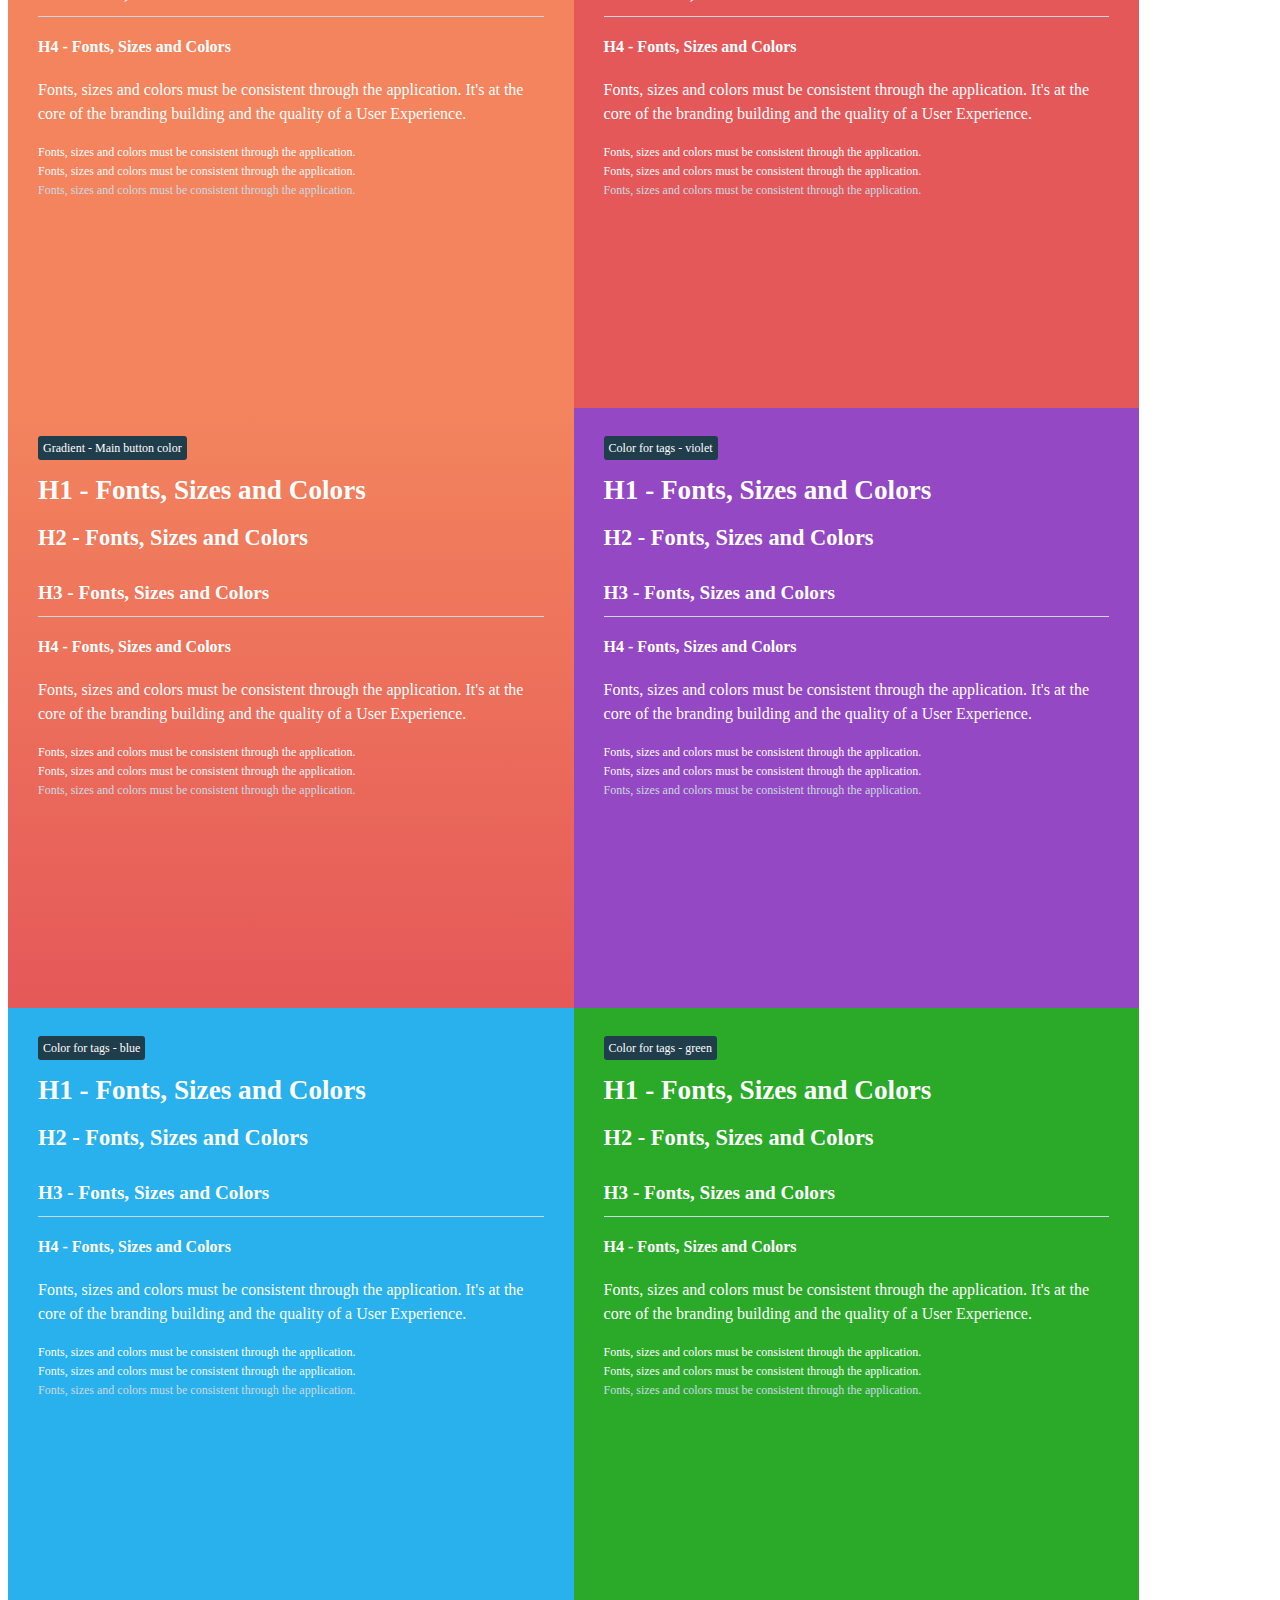
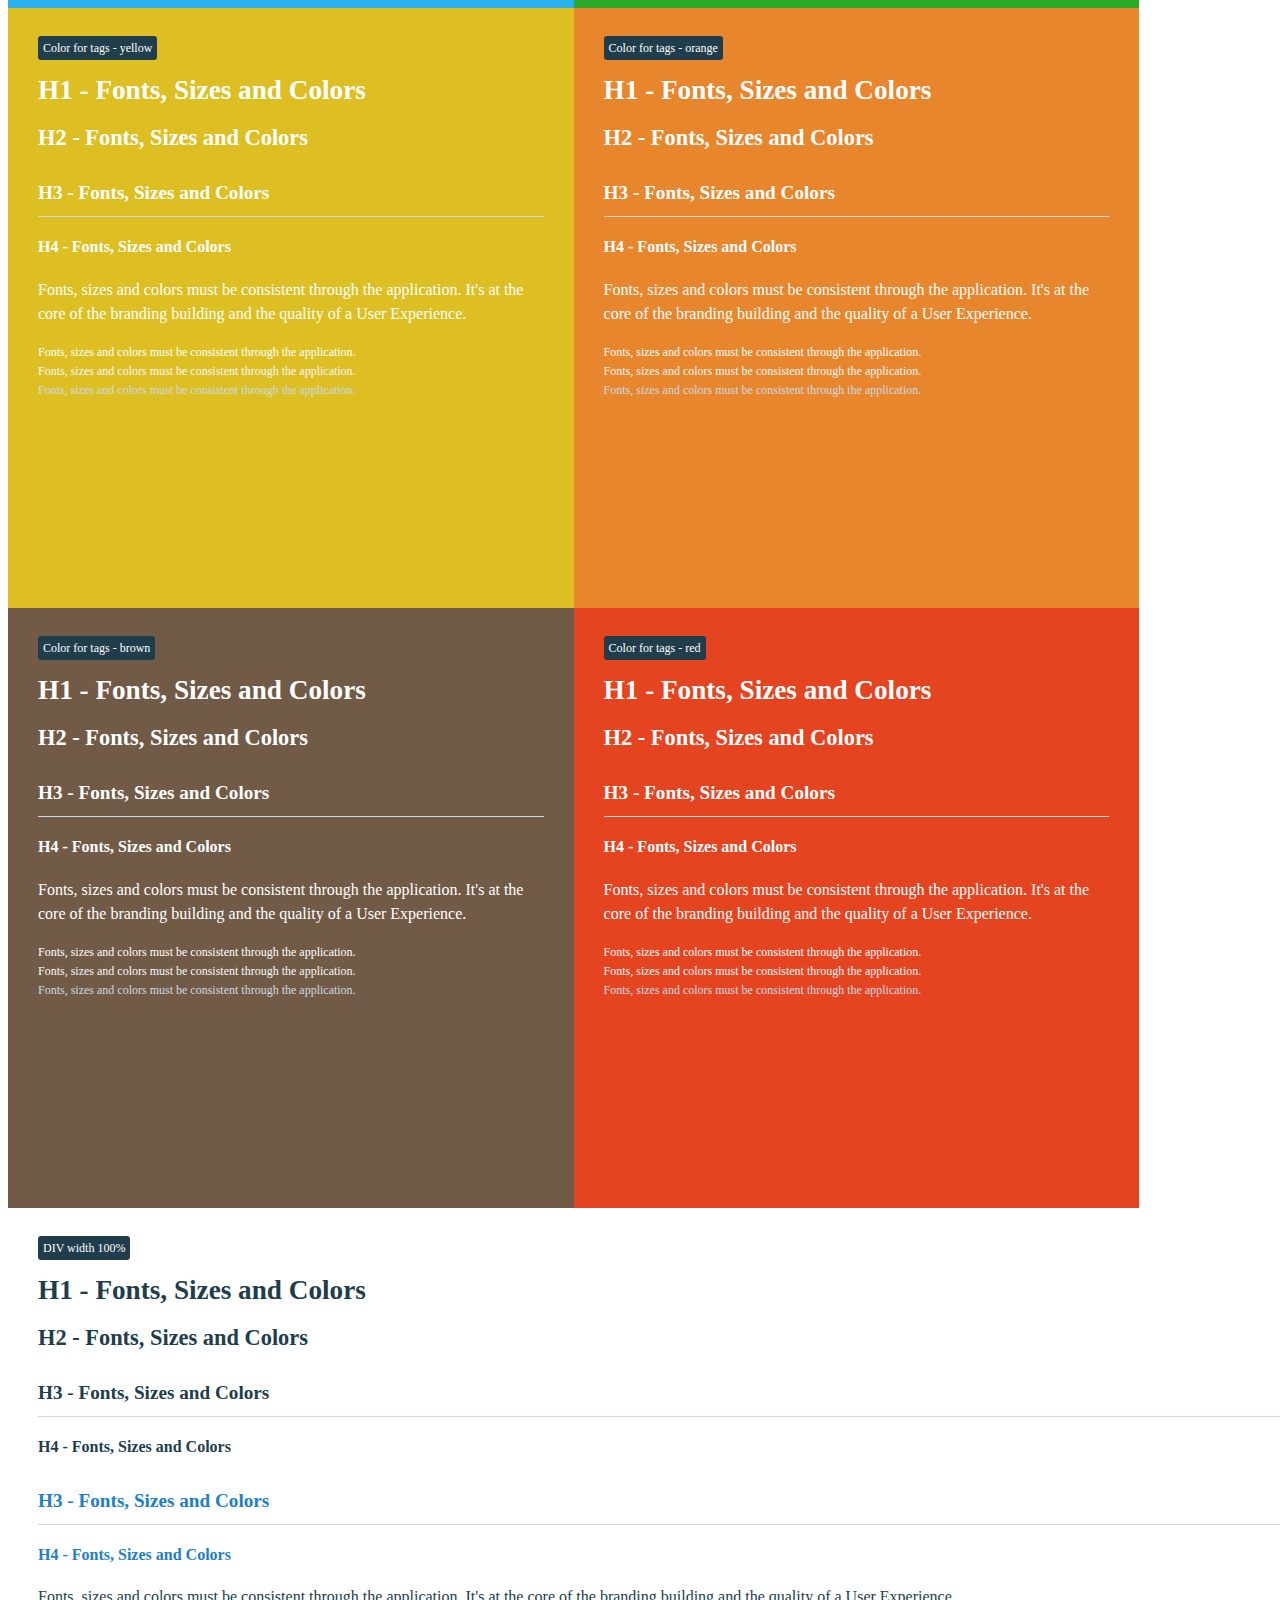
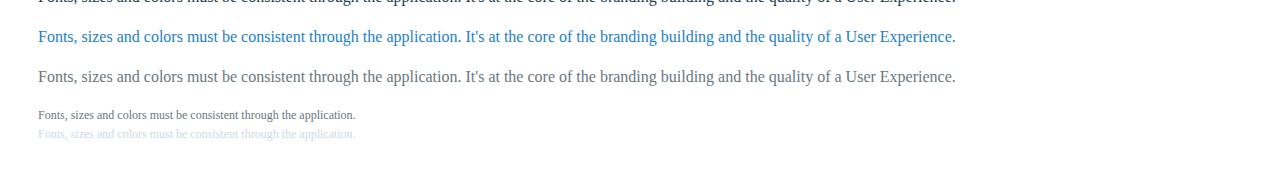
==== commit cea5febe: "Update index.html" ====
--- a/index.html
+++ b/index.html
@@ -41,7 +41,7 @@
 		H3 { font-size: 1.2em; border-bottom: 1px solid #CBDAE2; line-height: 2.4em;}
 		H4 { font-size: 1em; font-family: AvenirNextW10-Bold; }
 		p { font-size: 1em; line-height: 1.5em; }
-		span { font-size: 13px; line-height: 1.5em; }
+		span { font-size: 12px; line-height: 1.5em; }
 	</style>
 </head>
 <body>
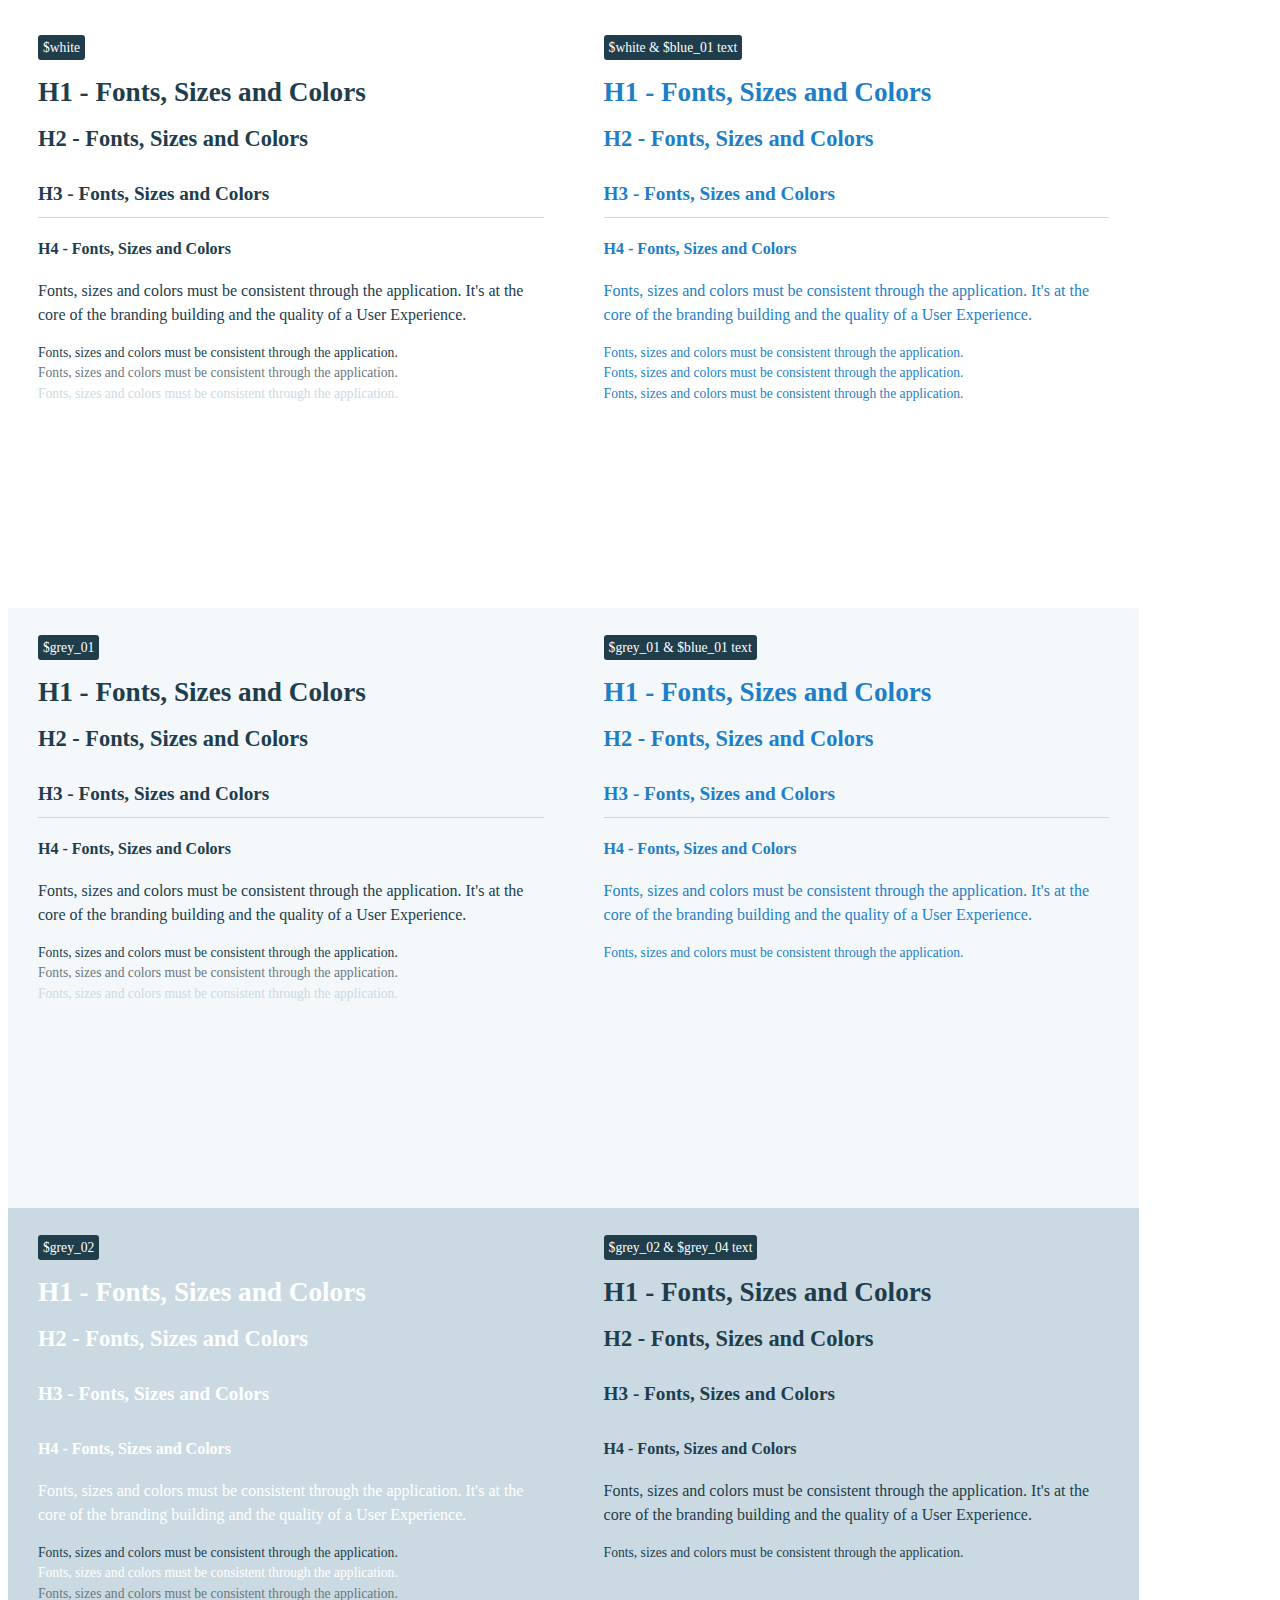
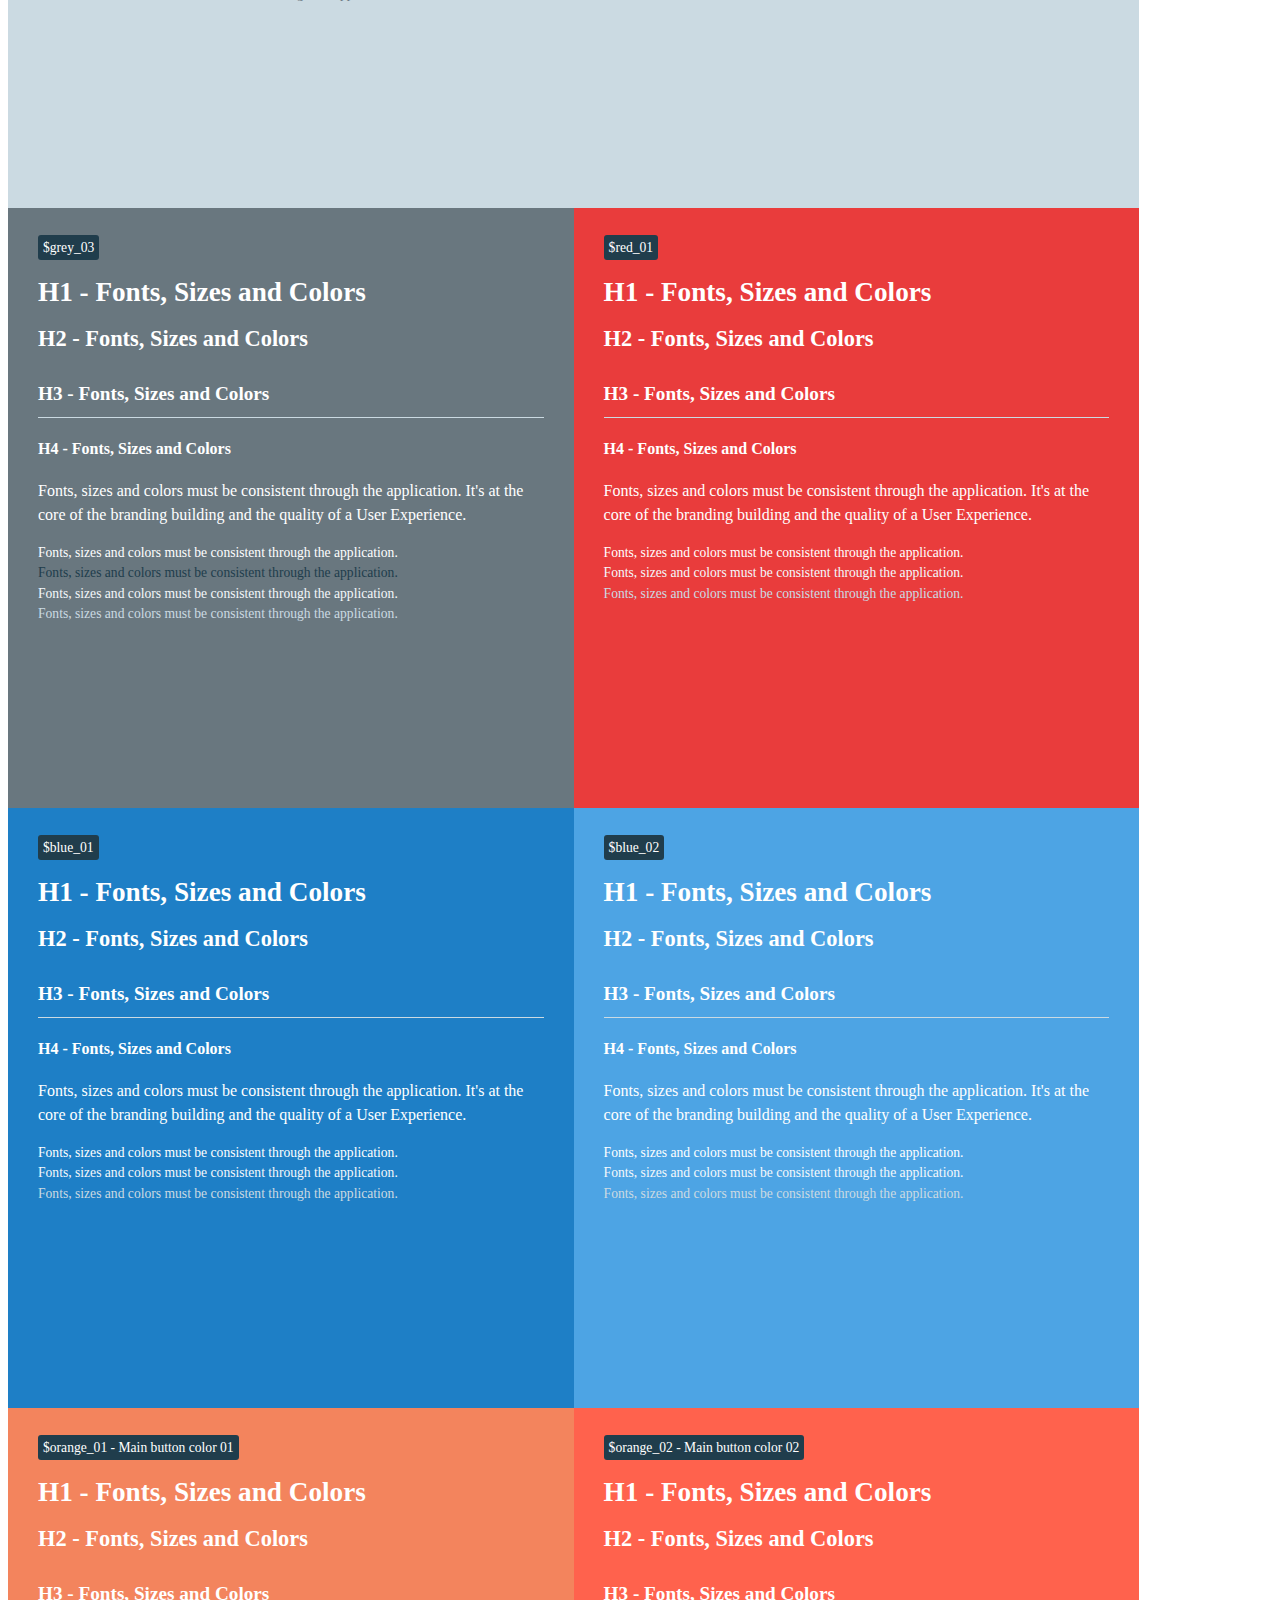
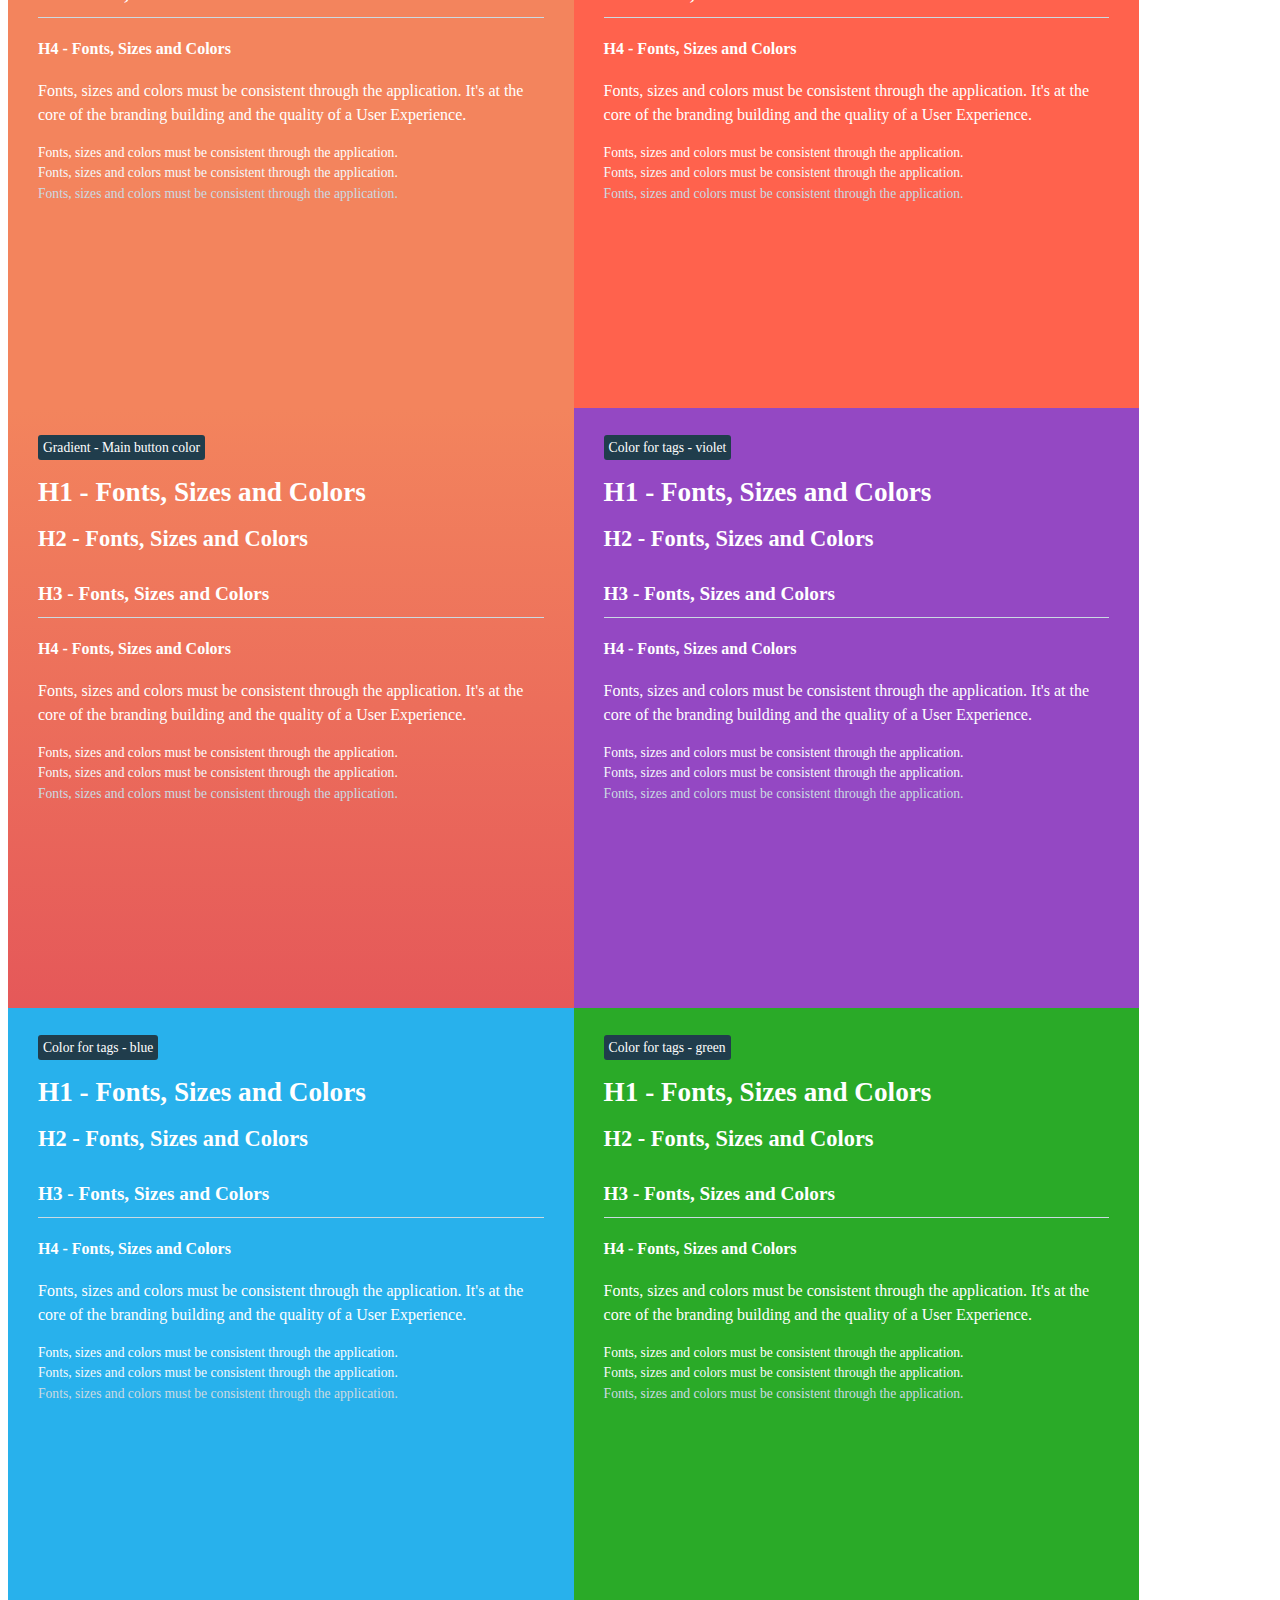
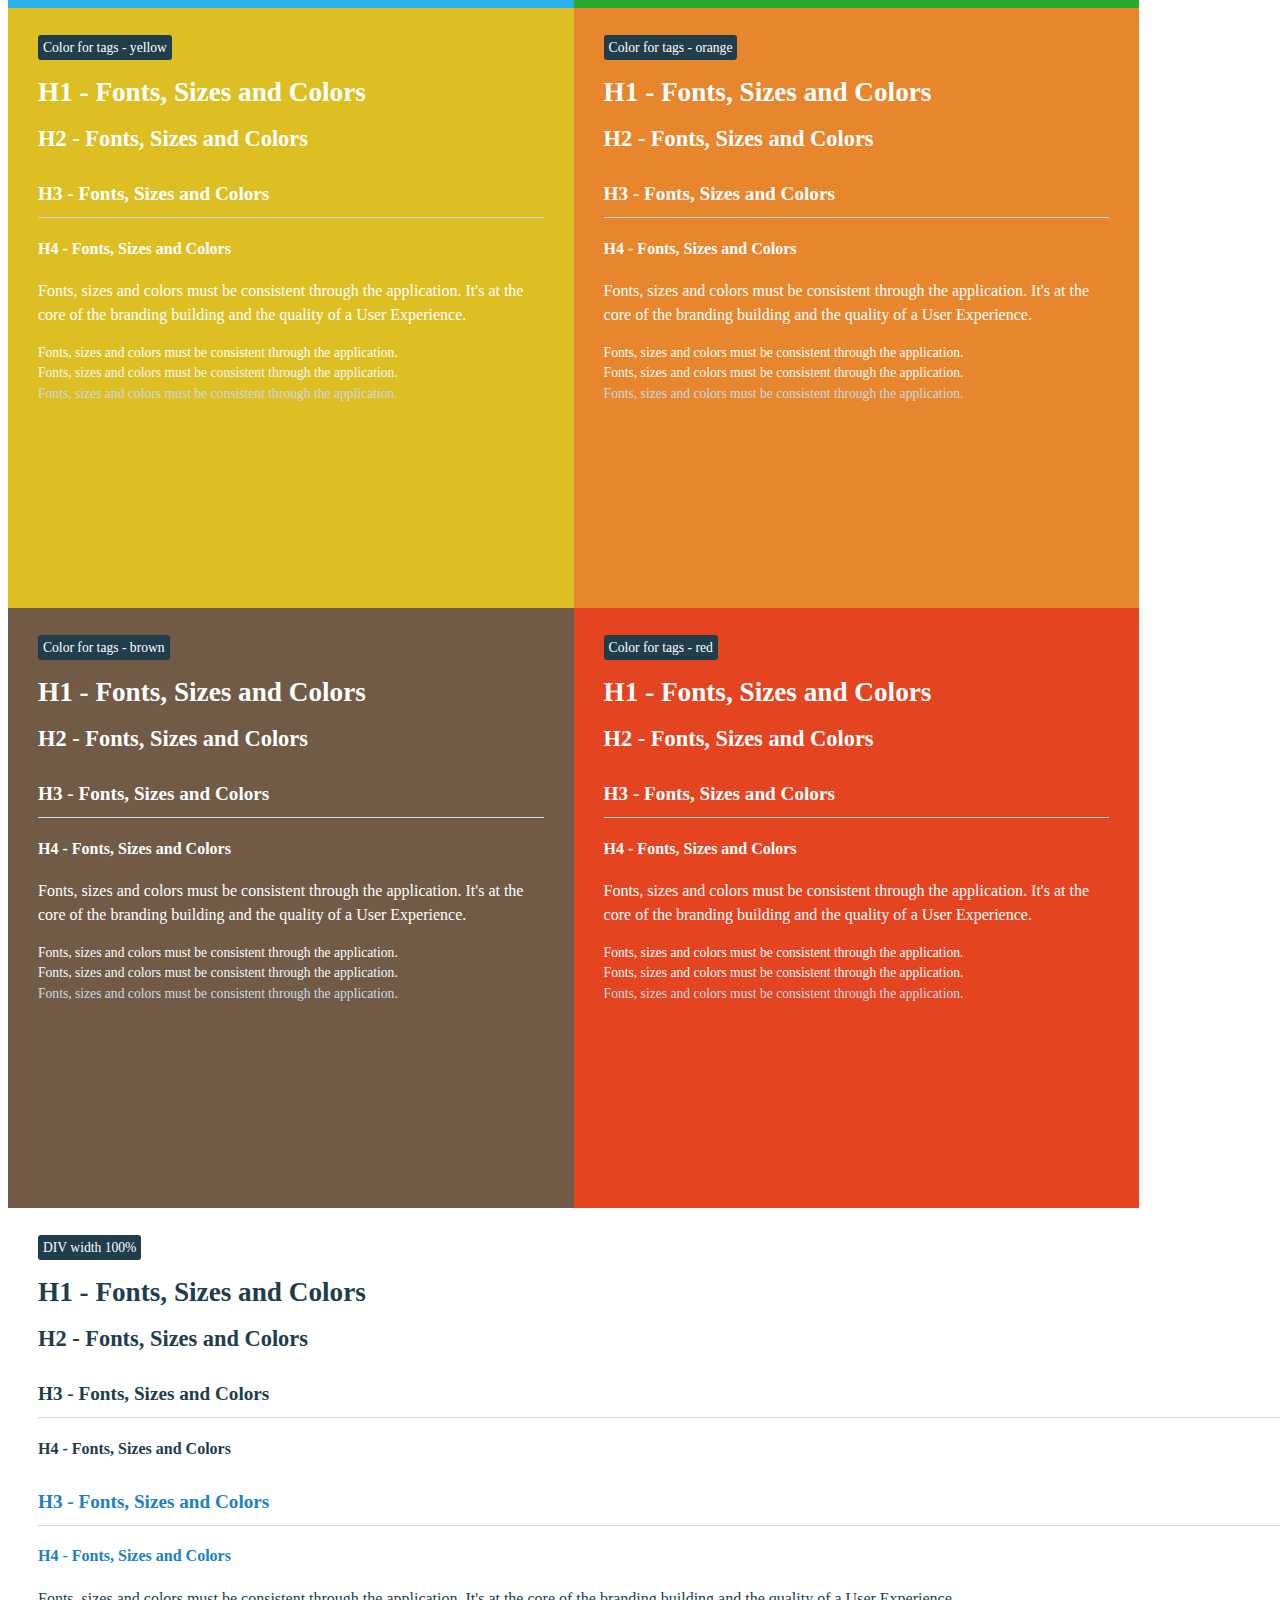
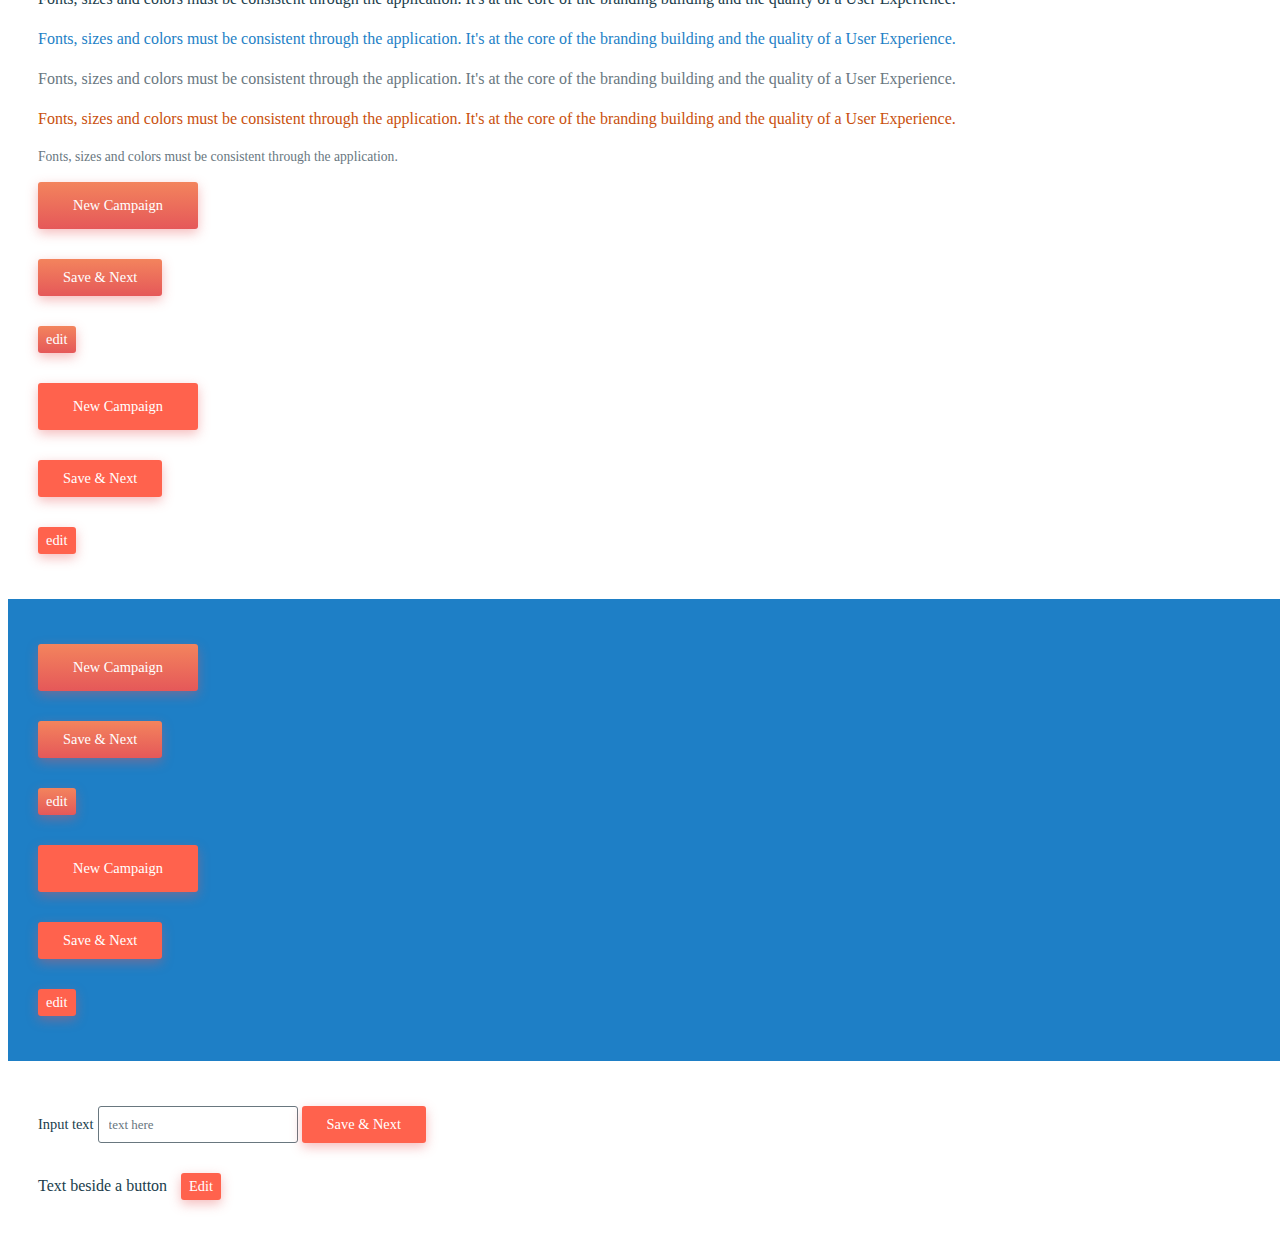
==== commit 8c52d437: "Update index.html" ====
--- a/index.html
+++ b/index.html
@@ -7,7 +7,10 @@
 			font-family: "AvenirNextW10-Medium"; 
 			src: url("http://db.onlinewebfonts.com/t/23a52005216dca8d403521d06834f924.eot"); 
 			src: url("http://db.onlinewebfonts.com/t/23a52005216dca8d403521d06834f924.eot?#iefix") format("embedded-opentype"), url("http://db.onlinewebfonts.com/t/23a52005216dca8d403521d06834f924.woff2") format("woff2"), url("http://db.onlinewebfonts.com/t/23a52005216dca8d403521d06834f924.woff") format("woff"), url("http://db.onlinewebfonts.com/t/23a52005216dca8d403521d06834f924.ttf") format("truetype"), url("http://db.onlinewebfonts.com/t/23a52005216dca8d403521d06834f924.svg#AvenirNextW10-Medium") format("svg"); }
-		@font-face {font-family: "AvenirNextW10-Bold"; src: url("http://db.onlinewebfonts.com/t/e5c490a944bc2b2746f0c851501e46c7.eot"); src: url("http://db.onlinewebfonts.com/t/e5c490a944bc2b2746f0c851501e46c7.eot?#iefix") format("embedded-opentype"), url("http://db.onlinewebfonts.com/t/e5c490a944bc2b2746f0c851501e46c7.woff2") format("woff2"), url("http://db.onlinewebfonts.com/t/e5c490a944bc2b2746f0c851501e46c7.woff") format("woff"), url("http://db.onlinewebfonts.com/t/e5c490a944bc2b2746f0c851501e46c7.ttf") format("truetype"), url("http://db.onlinewebfonts.com/t/e5c490a944bc2b2746f0c851501e46c7.svg#AvenirNextW10-Bold") format("svg"); }
+		@font-face {
+			font-family: "AvenirNextW10-Bold"; 
+			src: url("http://db.onlinewebfonts.com/t/e5c490a944bc2b2746f0c851501e46c7.eot"); 
+			src: url("http://db.onlinewebfonts.com/t/e5c490a944bc2b2746f0c851501e46c7.eot?#iefix") format("embedded-opentype"), url("http://db.onlinewebfonts.com/t/e5c490a944bc2b2746f0c851501e46c7.woff2") format("woff2"), url("http://db.onlinewebfonts.com/t/e5c490a944bc2b2746f0c851501e46c7.woff") format("woff"), url("http://db.onlinewebfonts.com/t/e5c490a944bc2b2746f0c851501e46c7.ttf") format("truetype"), url("http://db.onlinewebfonts.com/t/e5c490a944bc2b2746f0c851501e46c7.svg#AvenirNextW10-Bold") format("svg"); }
 		* { font-family: AvenirNextW10-Medium; letter-spacing: -0,1em; }
 		.colors { padding: 30px; width: 40%; float: left; min-height: 540px; }
 		.colorstest { padding: 30px; width: 100%; clear: left;}
@@ -21,7 +24,7 @@
 		.blue_01 { background: #1E7FC6; }
 		.blue_02 { background: #4DA4E4; }
 		.orange_01 { background: #F3845D; }
-		.orange_02 { background: #E55859; }
+		.orange_02 { background: #FF624D; }
 		.gradient_button { background-image: linear-gradient(to bottom, #F3845D, #E55859); } 
 		.violet { background: #9448C3; } 
 		.blue_03 { background: #28B1EC; } 
@@ -36,12 +39,22 @@
 		.txt_grey_03 { color: #69777F; } 
 		.txt_grey_02 { color: #CBDAE2; }
 		.txt_grey_01 { color: #F4F8FB; }
+		.txt_orange_02 { color: #C9500D; }
 		H1 { font-size: 1.7em; }
 		H2 { font-size: 1.4em; }
 		H3 { font-size: 1.2em; border-bottom: 1px solid #CBDAE2; line-height: 2.4em;}
 		H4 { font-size: 1em; font-family: AvenirNextW10-Bold; }
 		p { font-size: 1em; line-height: 1.5em; }
-		span { font-size: 12px; line-height: 1.5em; }
+		span { font-size: 0.85em; line-height: 1.5em; margin-right: 10px;}
+		.span_M { font-size: 1em; line-height: 1.5em;}
+		.button_G , .button_M , .button_P { margin: 15px 0px;box-shadow: 0px 4px 12px rgba(229,88,89,0.4); border: none; cursor: pointer; font-size: 0.9em; border-radius: 3px;}
+		.button_G { padding: 15px 35px; }
+		.button_M { padding: 10px 25px; border-radius: 3px; }
+		.button_P { padding: 5px 8px; border-radius: 3px; }
+		form label { font-size: 0.9em; color: #203D4C; width: 100%;}
+		form input { padding: 9px 10px; font-size: 0.9em; color: #203D4C; border-radius: 3px; border-style: none; border: 1px solid #69777F;}
+		::-webkit-input-placeholder  { font-size: 0.9em; color: #69777F; }
+		input:-moz-placeholder { font-size: 0.9em; color: #69777F; }
 	</style>
 </head>
 <body>
@@ -116,7 +129,7 @@
 		<h4 class="bg_grey_03_ txt_white">H4 - Fonts, Sizes and Colors</h4>
 		<p class="bg_grey_03_ txt_white">Fonts, sizes and colors must be consistent through the application. It's at the core of the branding building and the quality of a User Experience.</p>
 		<span class="bg_grey_03_ txt_white">Fonts, sizes and colors must be consistent through the application.</span></br>
-		<span class="bg_white_ txt_grey_04">Fonts, sizes and colors must be consistent through the application.</span></br>
+		<span class="bg_grey_03 txt_grey_04">Fonts, sizes and colors must be consistent through the application.</span></br>
 		<span class="bg_grey_03_ txt_grey_01">Fonts, sizes and colors must be consistent through the application.</span></br>
 		<span class="bg_grey_03_ txt_grey_02">Fonts, sizes and colors must be consistent through the application.</span>
 	</div>
@@ -274,8 +287,30 @@
 		<p class="div_width100 txt_grey_04">Fonts, sizes and colors must be consistent through the application. It's at the core of the branding building and the quality of a User Experience.</p>
 		<p class="div_width100 txt_blue_01">Fonts, sizes and colors must be consistent through the application. It's at the core of the branding building and the quality of a User Experience.</p>
 		<p class="div_width100 txt_grey_03">Fonts, sizes and colors must be consistent through the application. It's at the core of the branding building and the quality of a User Experience.</p>
+		<p class="div_width100 txt_orange_02">Fonts, sizes and colors must be consistent through the application. It's at the core of the branding building and the quality of a User Experience.</p>
 		<span class="div_width100 txt_grey_03">Fonts, sizes and colors must be consistent through the application.</span> </br>
-		<span class="div_width100 txt_grey_02">Fonts, sizes and colors must be consistent through the application.</span>
-	</div>
+		<button class="button_G gradient_button txt_white">New Campaign</button></br>
+		<button class="button_M gradient_button txt_white">Save & Next</button></br>
+		<button class="button_P gradient_button txt_white">edit</button></br>
+		<button class="button_G orange_02 txt_white">New Campaign</button></br>
+		<button class="button_M orange_02 txt_white">Save & Next</button></br>
+		<button class="button_P orange_02 txt_white">edit</button></br>
+	</div>
+	<div class="colorstest blue_01">
+		<button class="button_G gradient_button txt_white">New Campaign</button></br>
+		<button class="button_M gradient_button txt_white">Save & Next</button></br>
+		<button class="button_P gradient_button txt_white">edit</button></br>
+		<button class="button_G orange_02 txt_white">New Campaign</button></br>
+		<button class="button_M orange_02 txt_white">Save & Next</button></br>
+		<button class="button_P orange_02 txt_white">edit</button></br>
+	</div>
+	<div class="colorstest white">
+		<form>
+			<label name="text">Input text</label>
+			<input type="text" name="text" placeholder="text here" />
+			<button class="button_M orange_02 txt_white">Save & Next</button></br>
+		</form>
+		<span class="span_M txt_grey_04">Text beside a button</span>
+		<button class="button_P orange_02 txt_white">Edit</button></br>
 </body>
 </html>
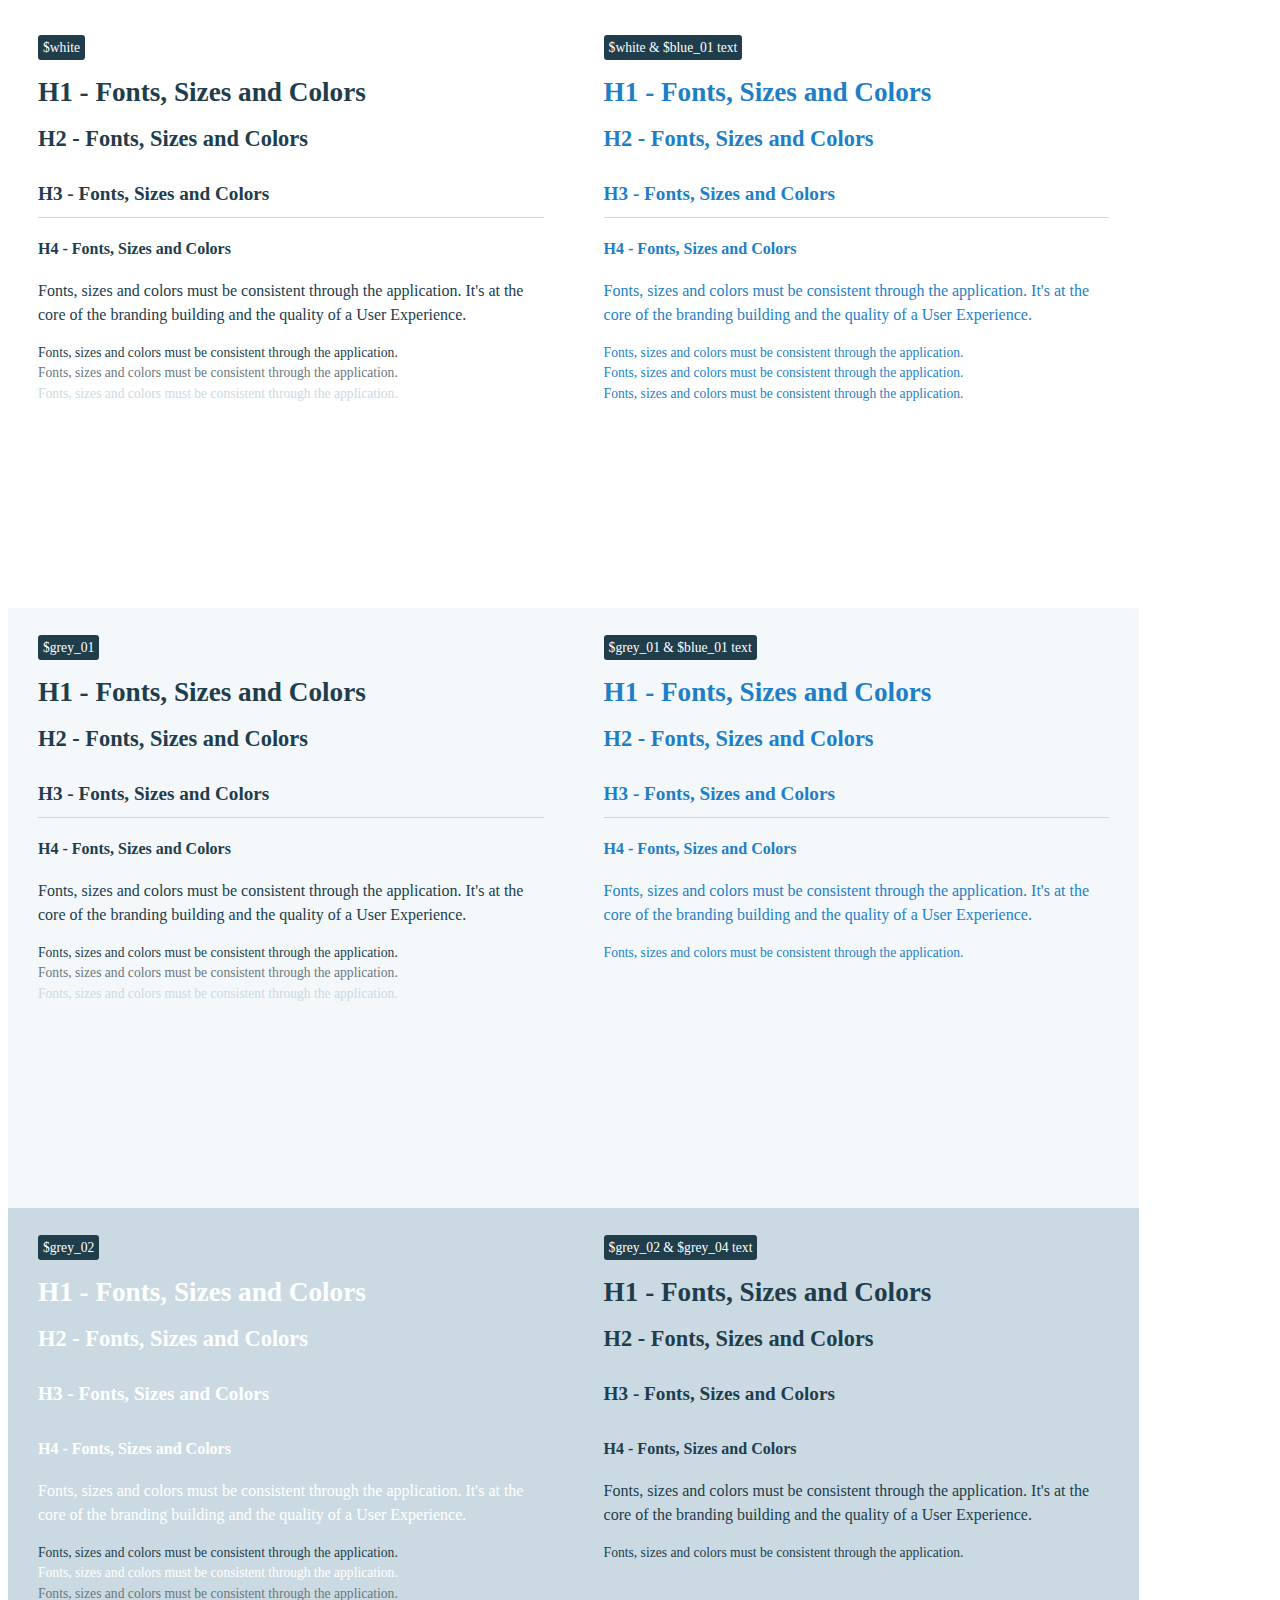
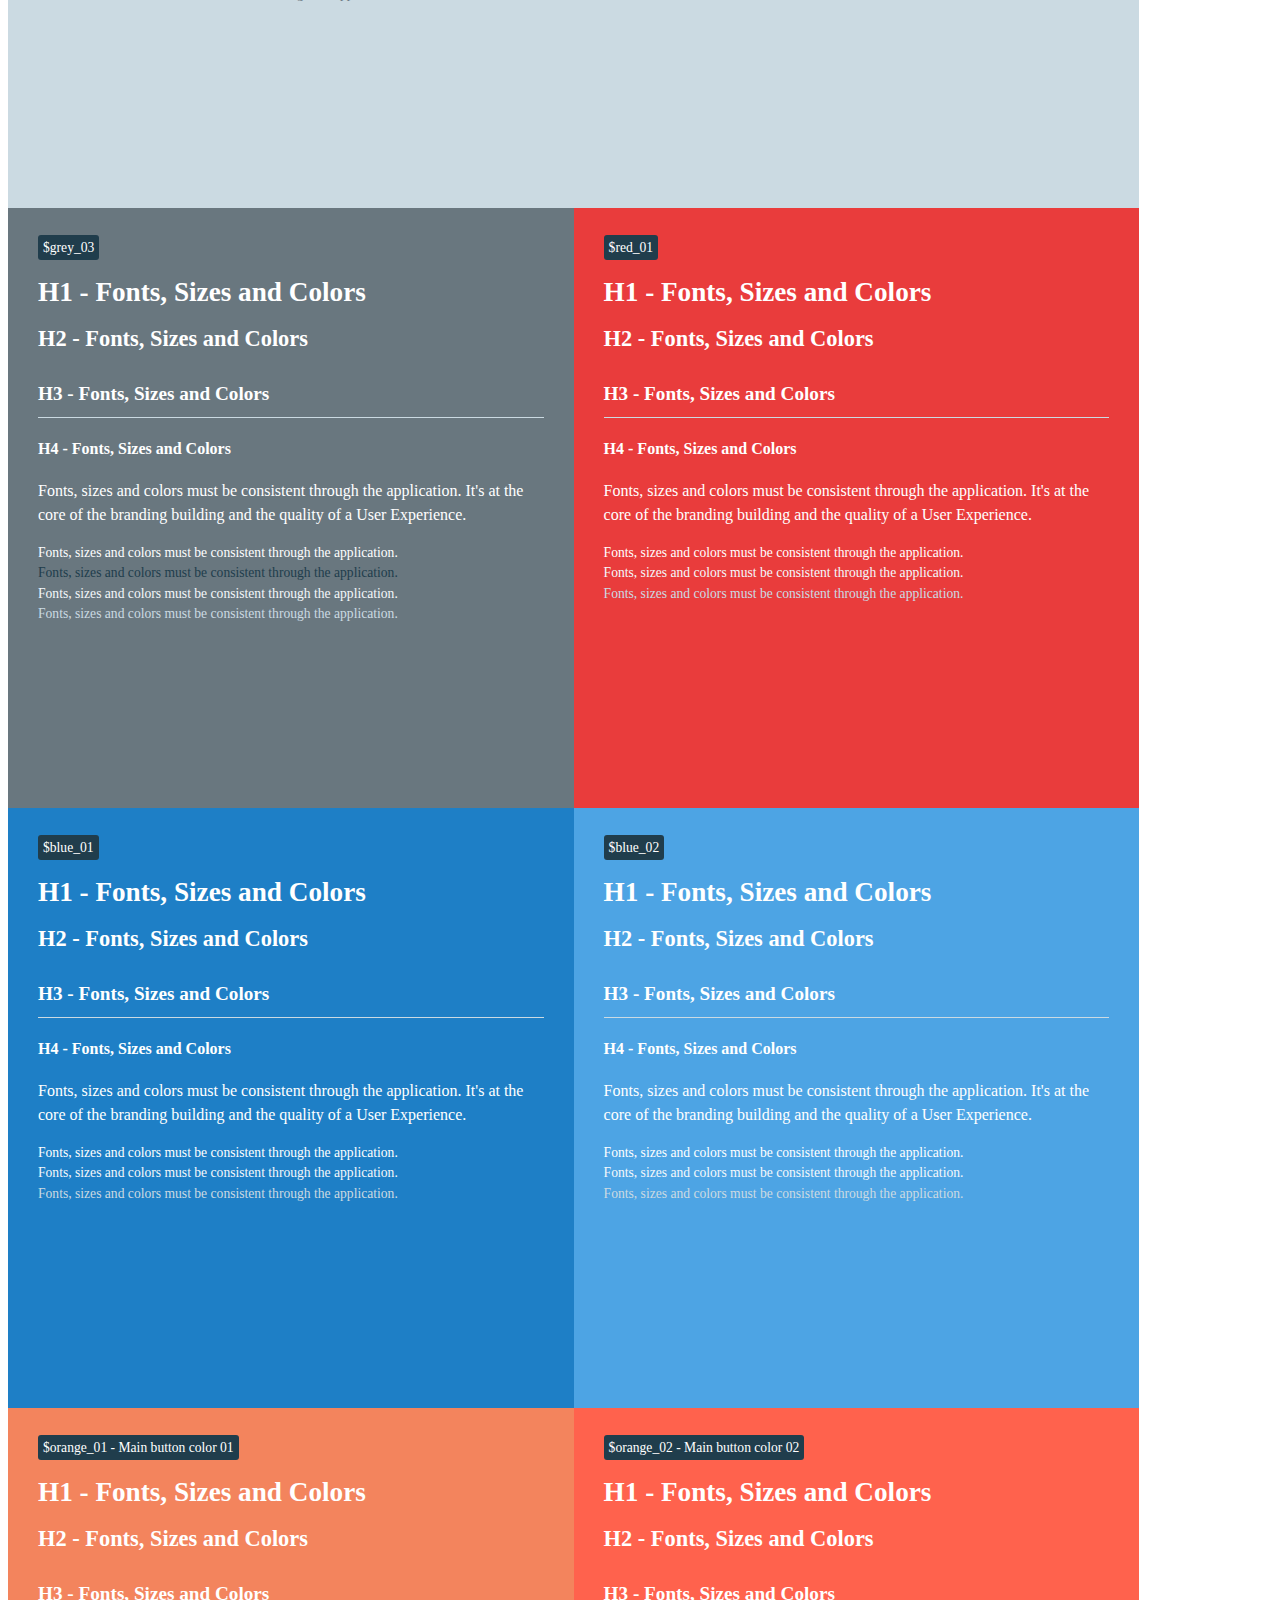
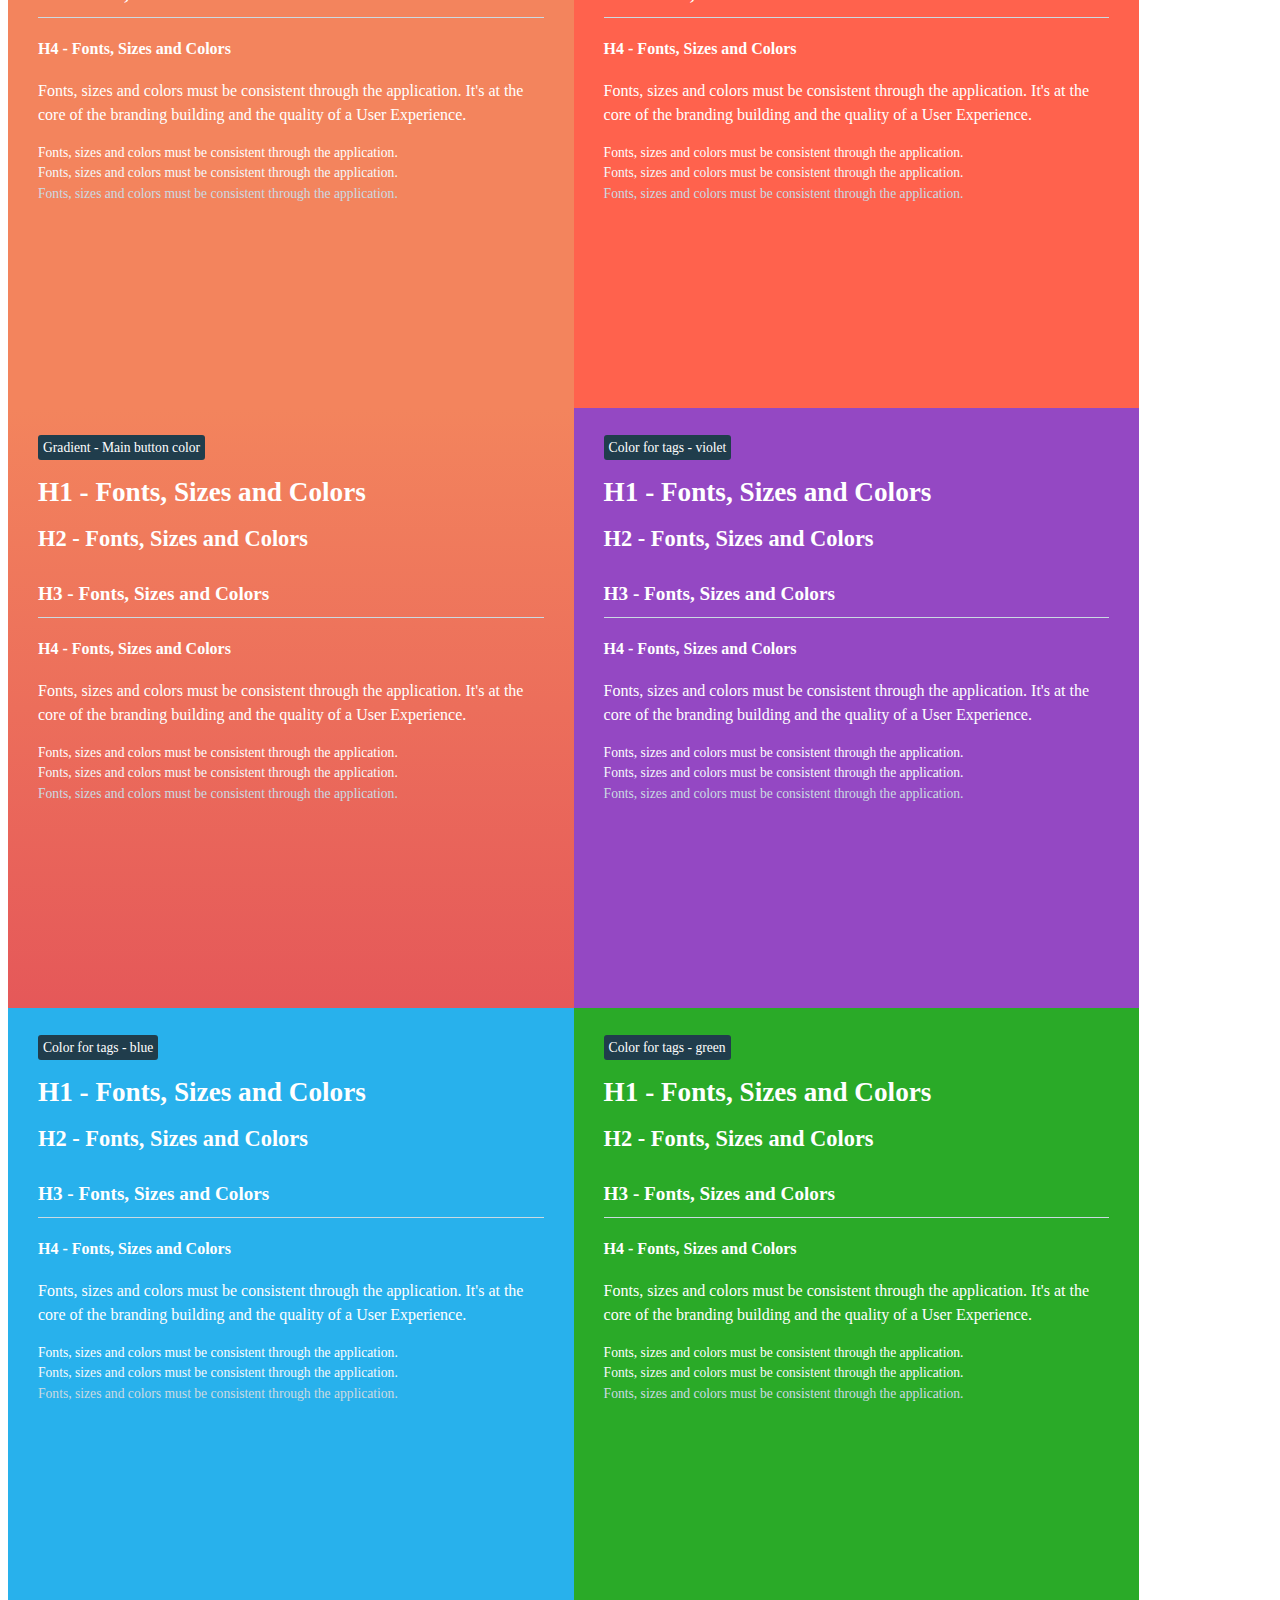
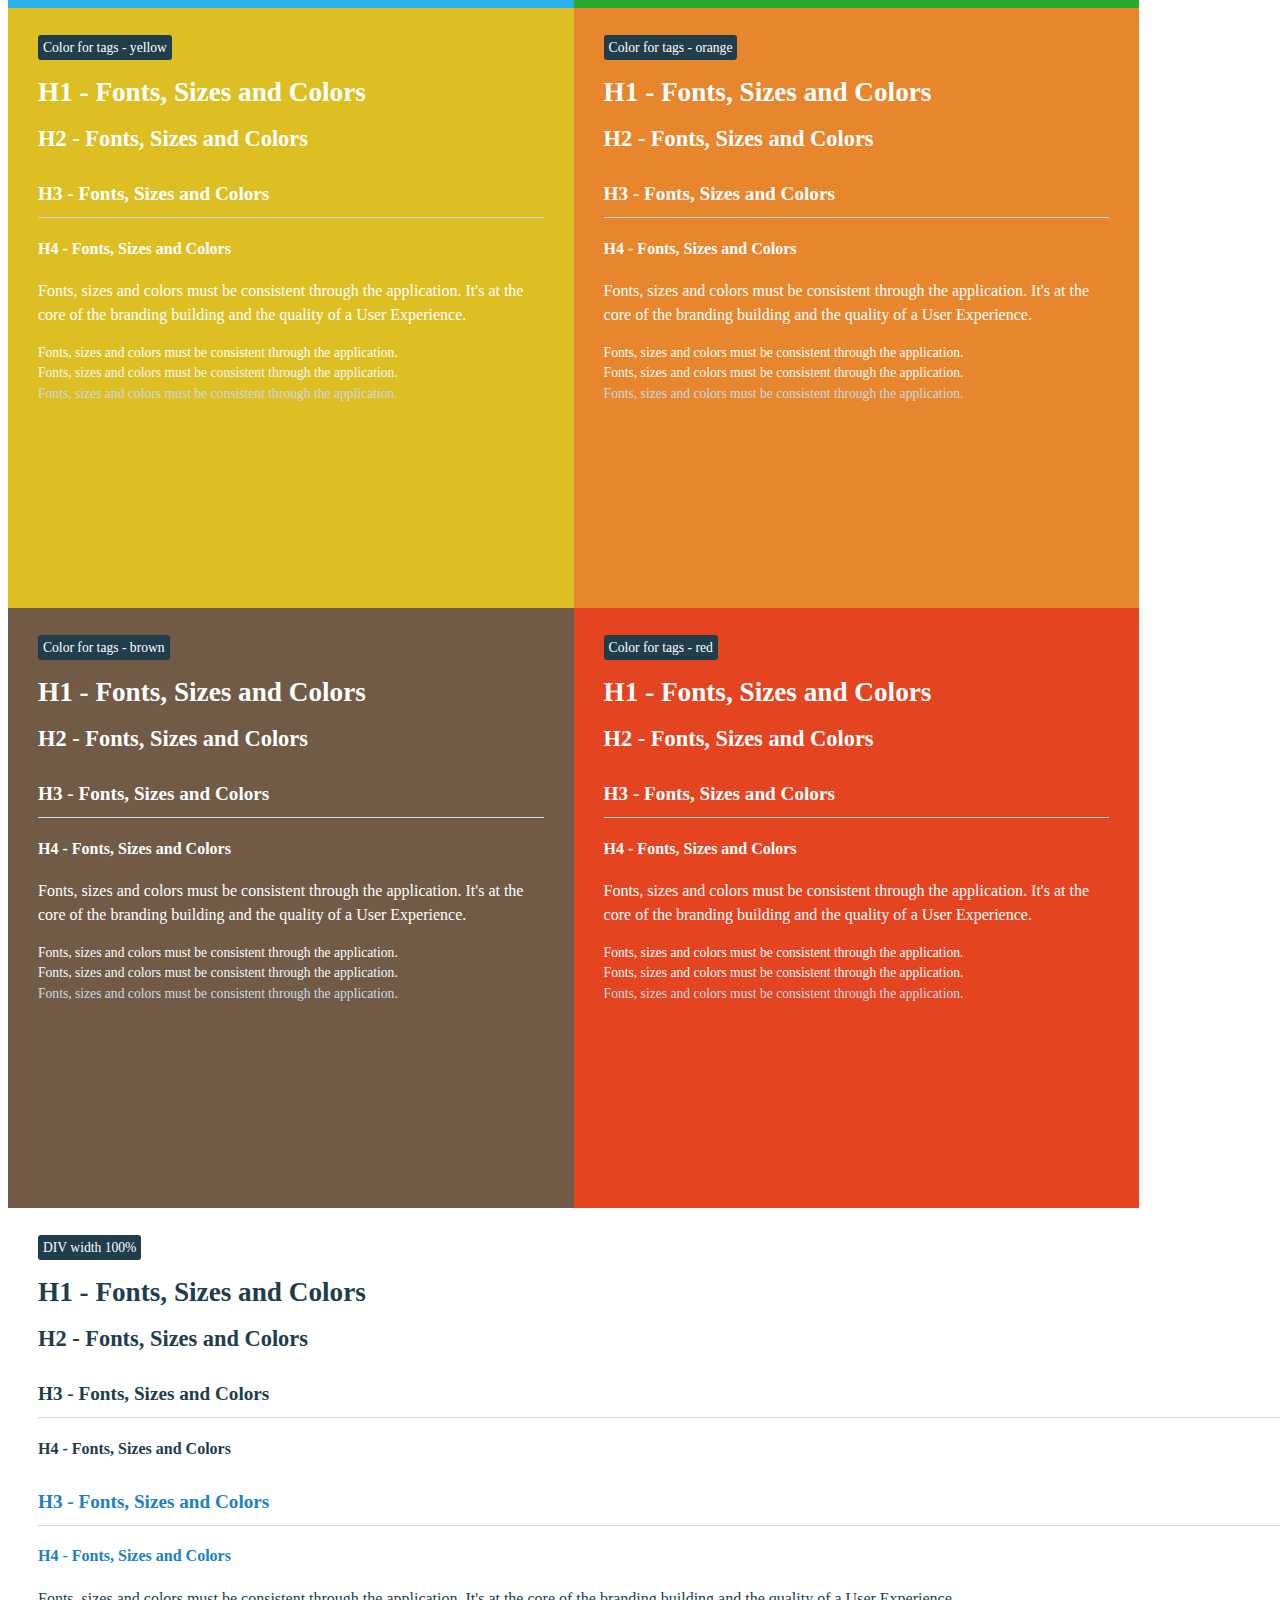
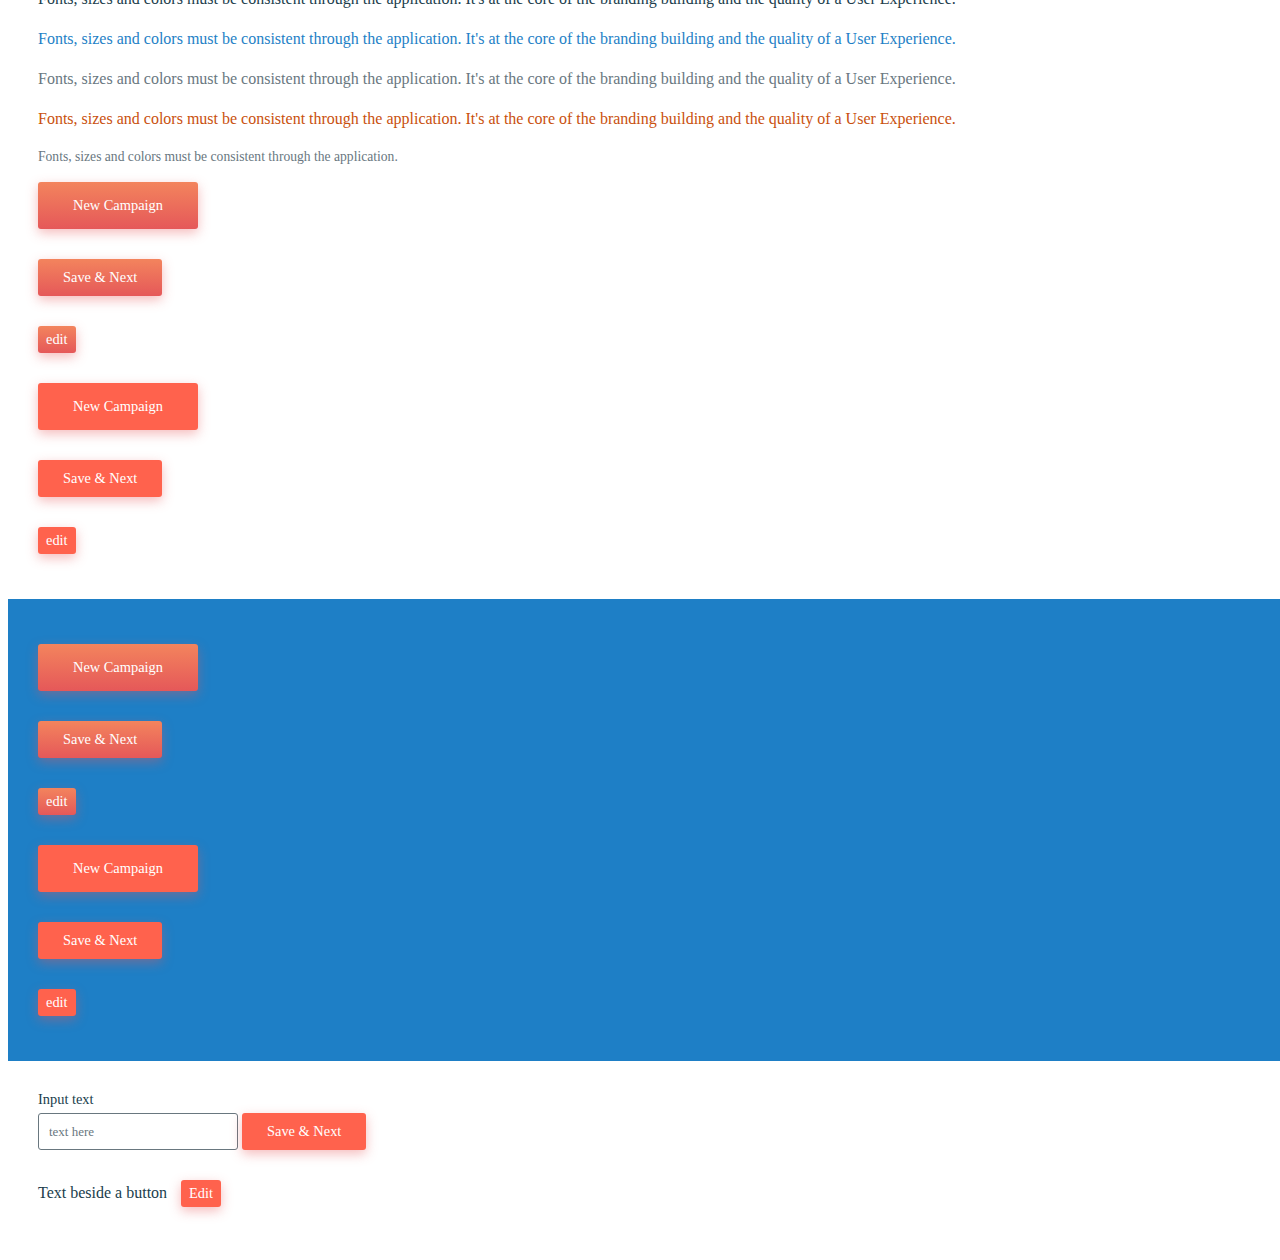
==== commit dc910fb5: "Update index.html" ====
--- a/index.html
+++ b/index.html
@@ -51,7 +51,7 @@
 		.button_G { padding: 15px 35px; }
 		.button_M { padding: 10px 25px; border-radius: 3px; }
 		.button_P { padding: 5px 8px; border-radius: 3px; }
-		form label { font-size: 0.9em; color: #203D4C; width: 100%;}
+		form label { font-size: 0.9em; color: #203D4C; display: block; margin-bottom: -10px;}
 		form input { padding: 9px 10px; font-size: 0.9em; color: #203D4C; border-radius: 3px; border-style: none; border: 1px solid #69777F;}
 		::-webkit-input-placeholder  { font-size: 0.9em; color: #69777F; }
 		input:-moz-placeholder { font-size: 0.9em; color: #69777F; }
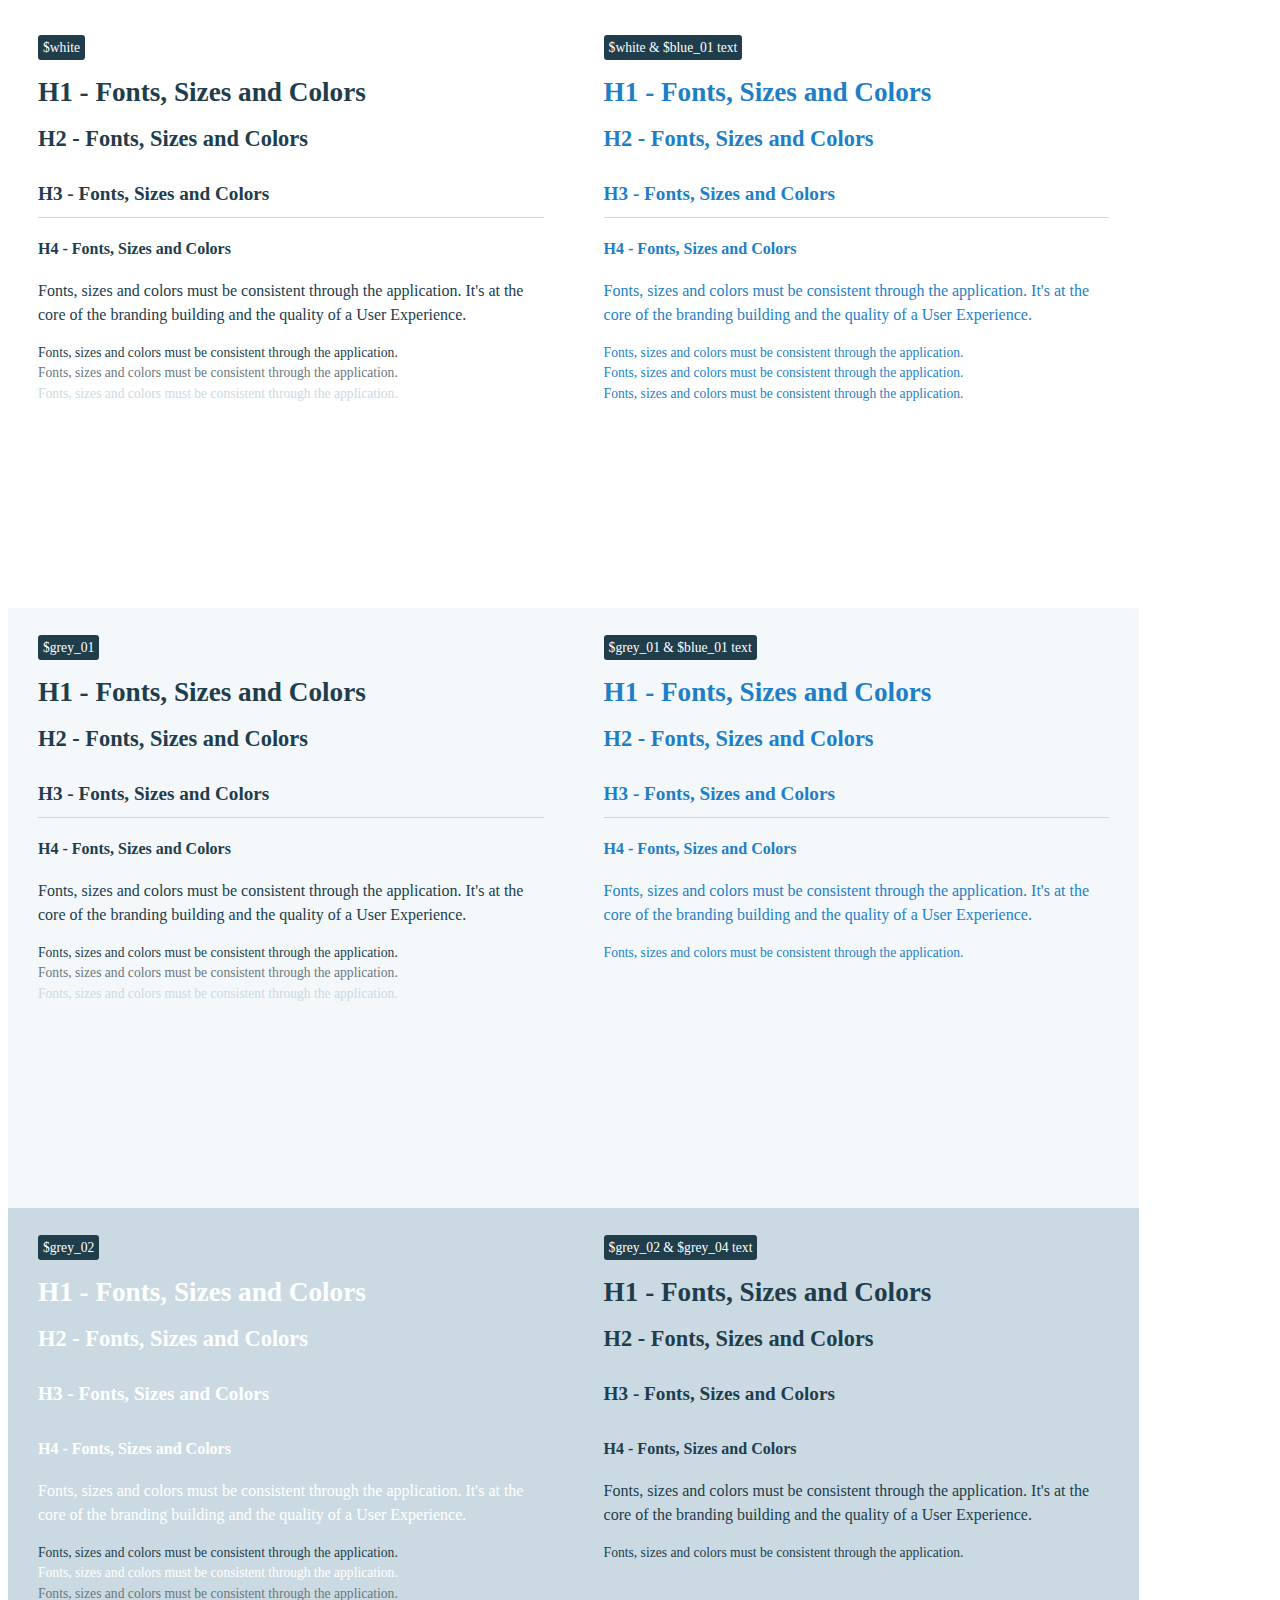
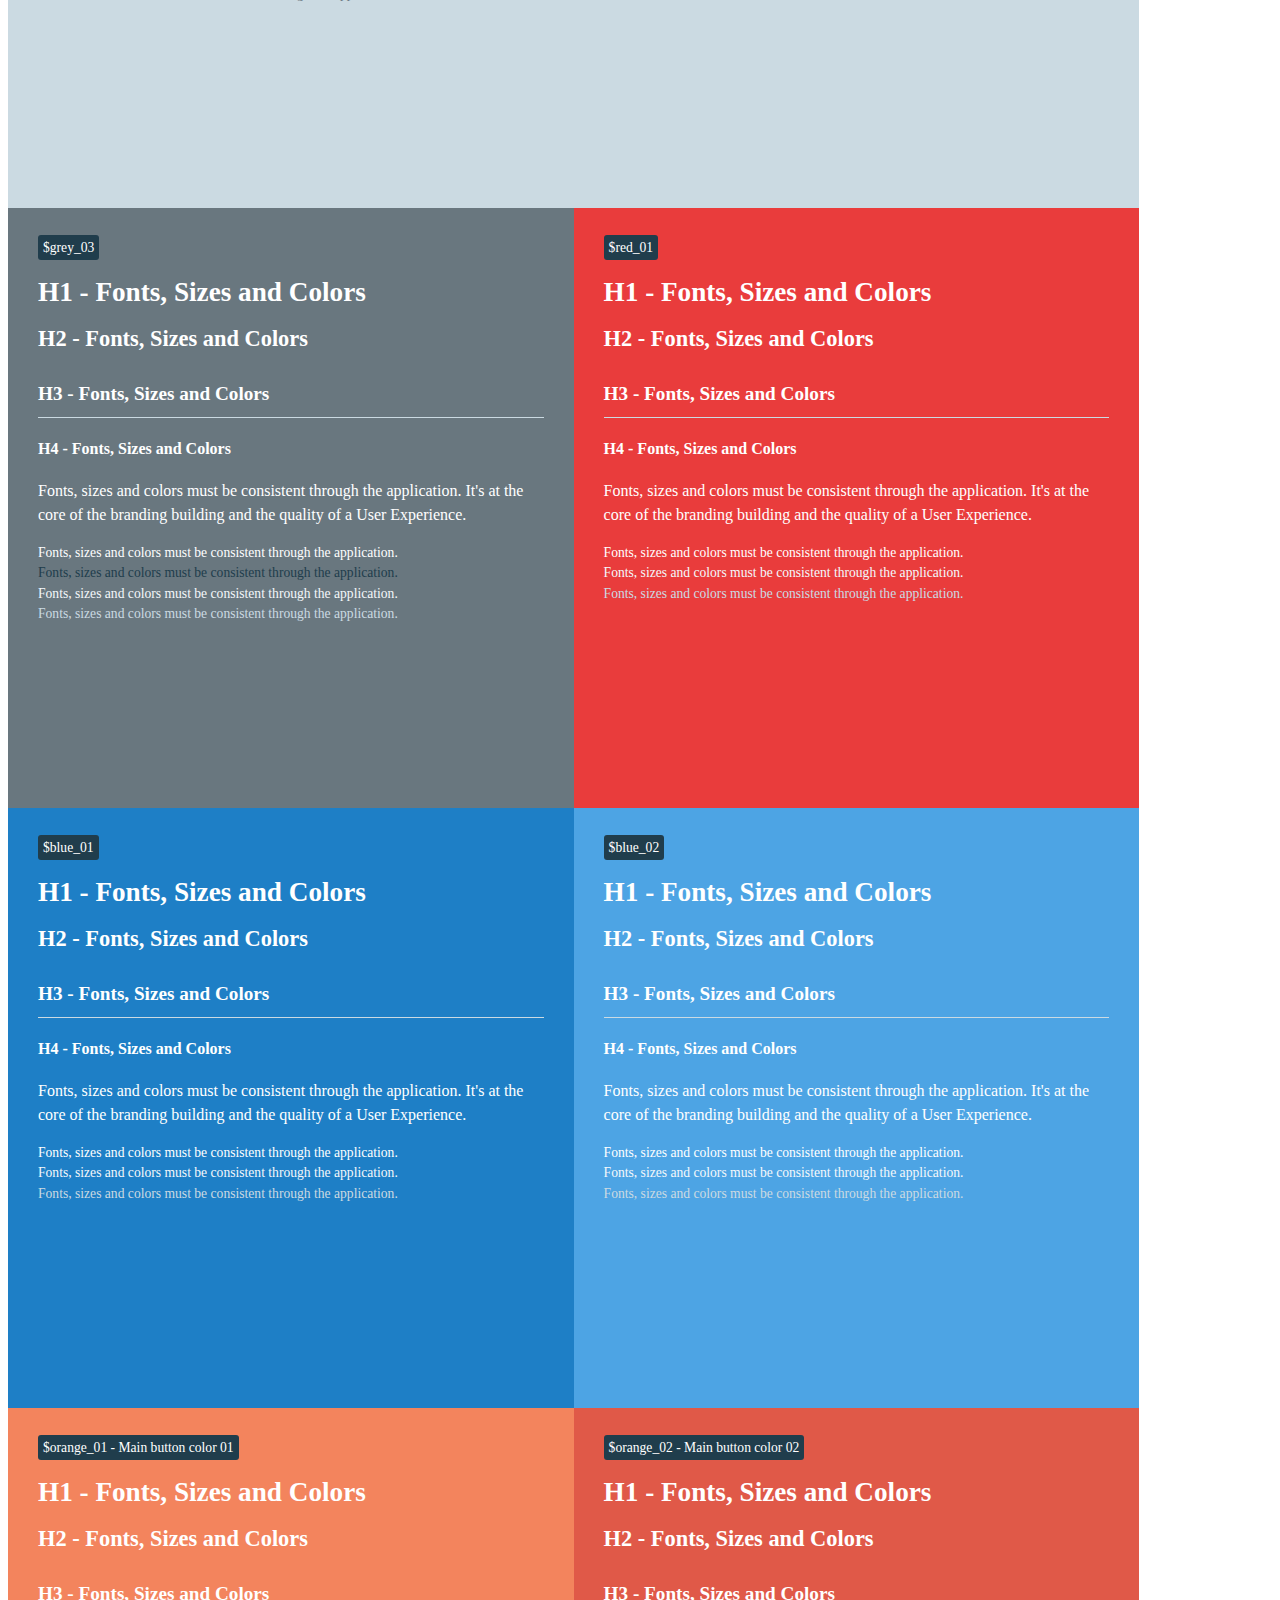
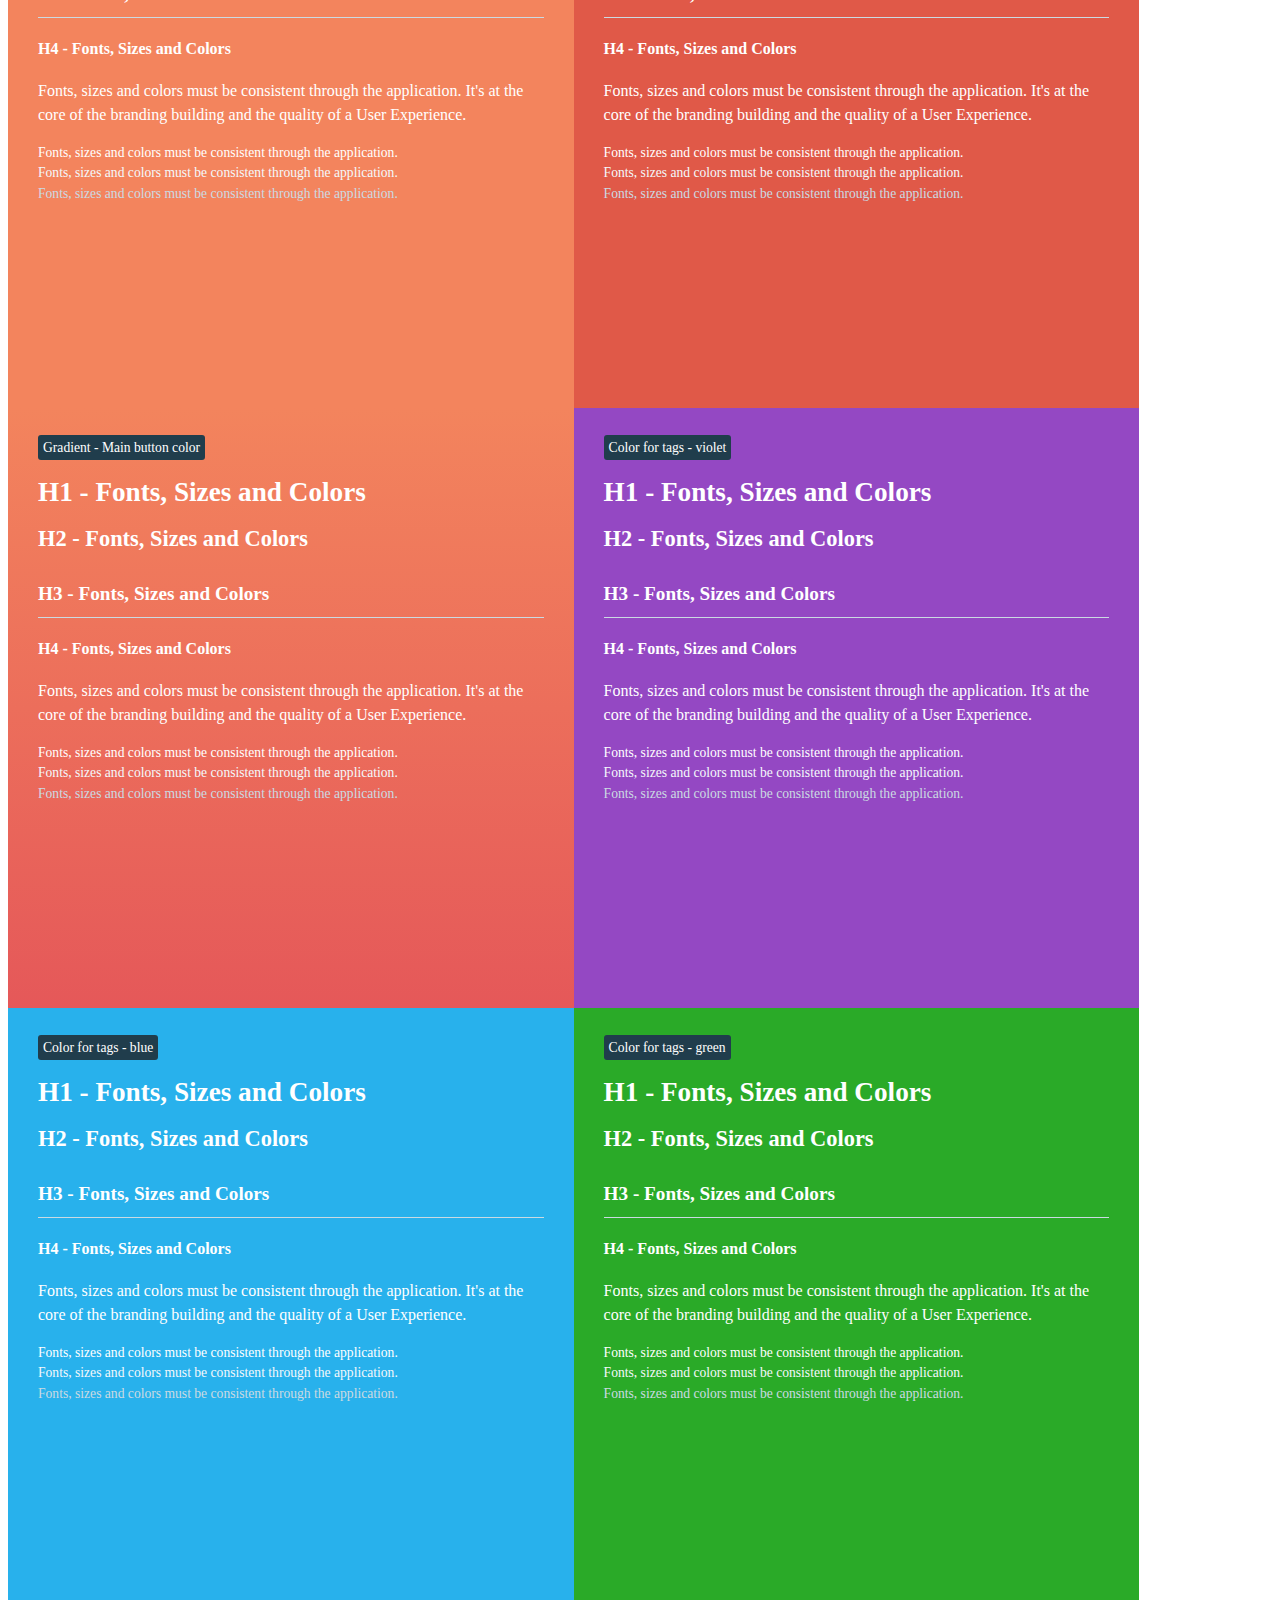
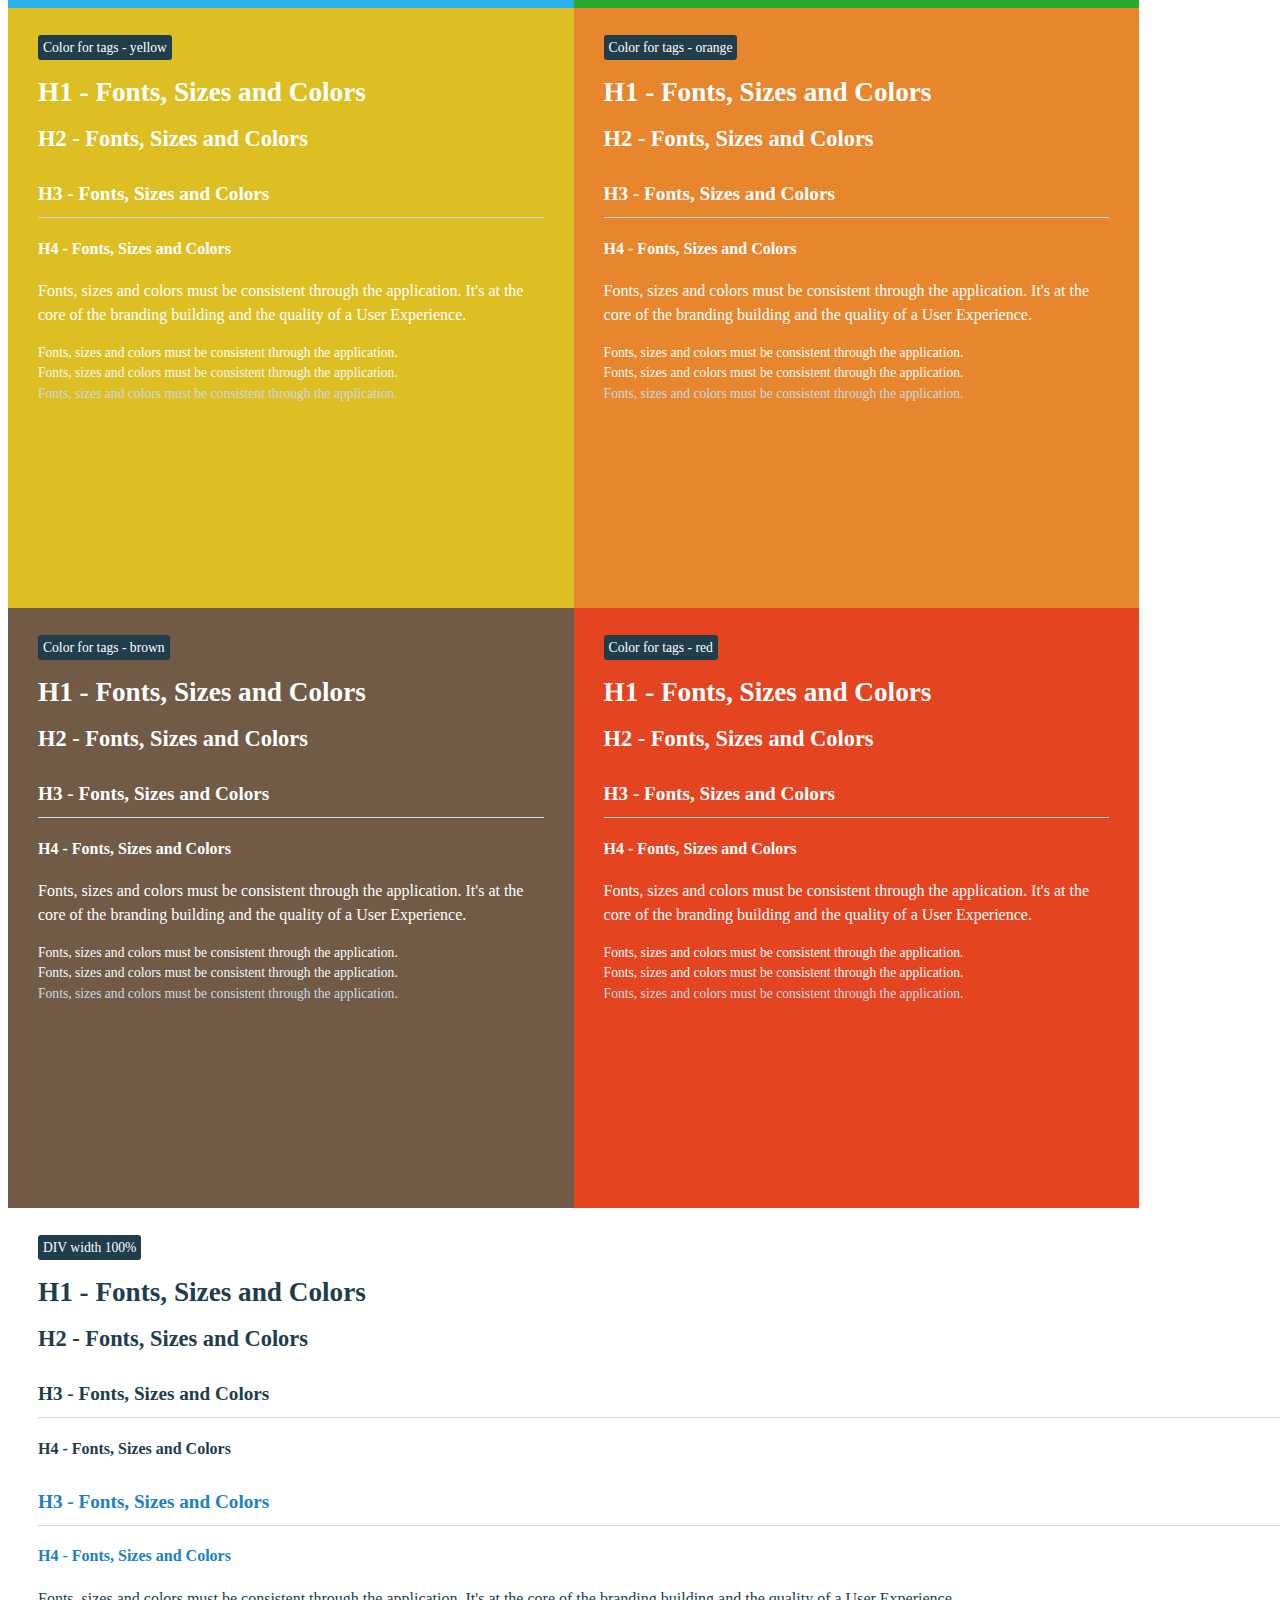
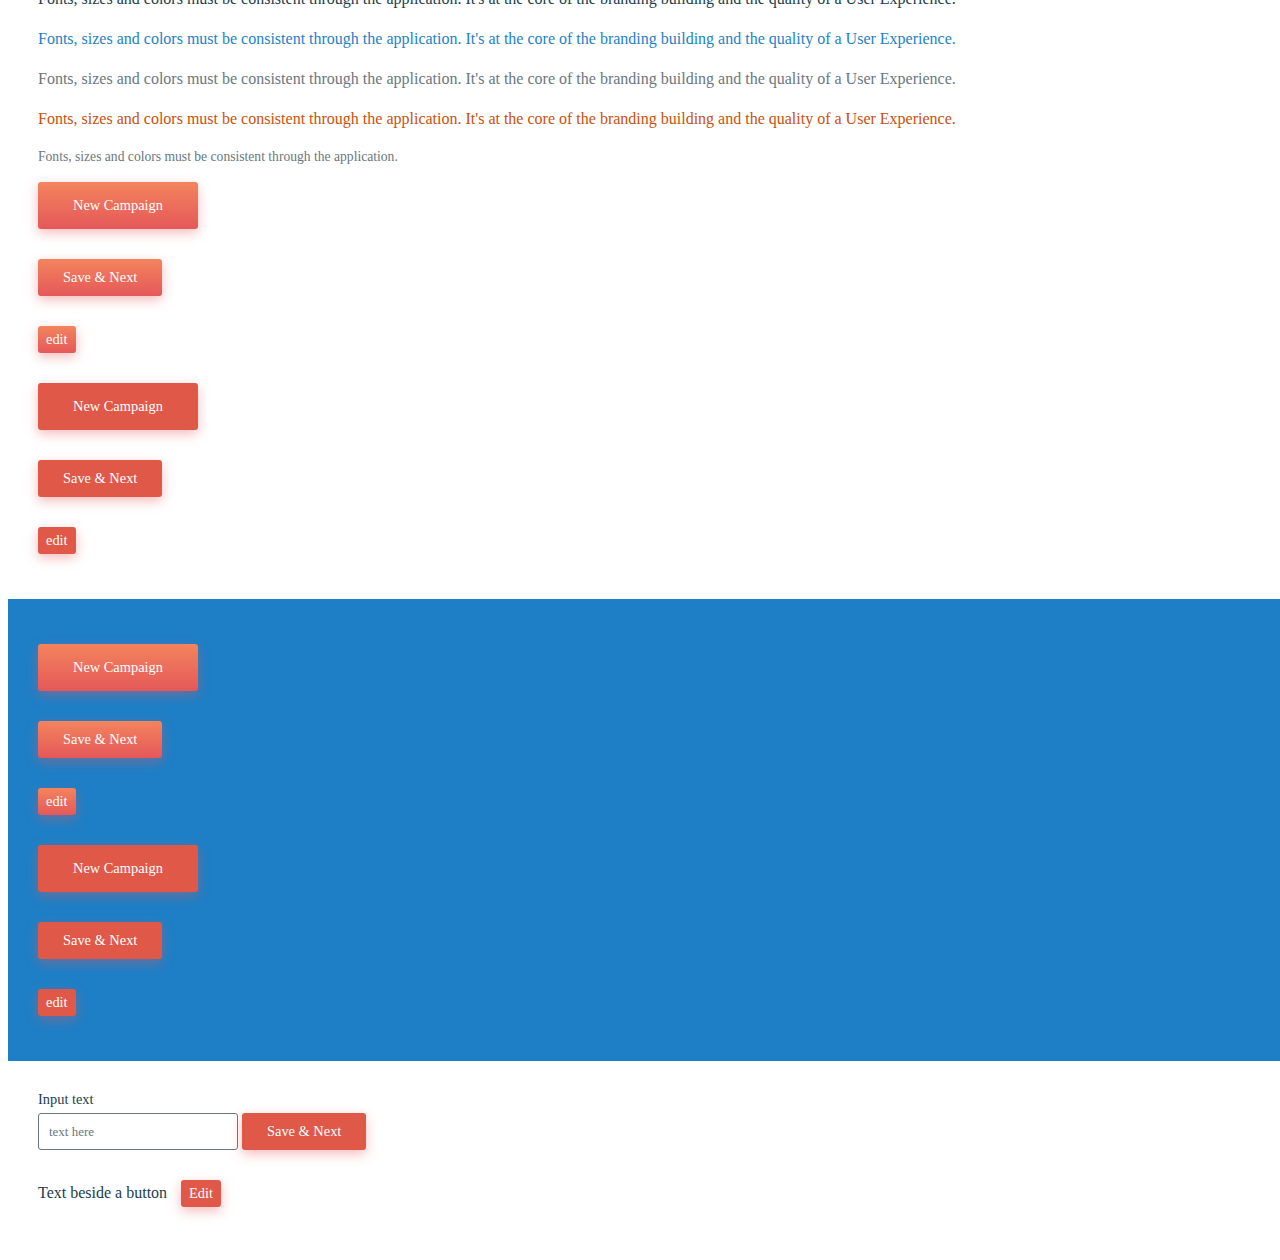
==== commit 6f2c81dd: "Update index.html" ====
--- a/index.html
+++ b/index.html
@@ -24,7 +24,7 @@
 		.blue_01 { background: #1E7FC6; }
 		.blue_02 { background: #4DA4E4; }
 		.orange_01 { background: #F3845D; }
-		.orange_02 { background: #FF624D; }
+		.orange_02 { background: #E05948; }
 		.gradient_button { background-image: linear-gradient(to bottom, #F3845D, #E55859); } 
 		.violet { background: #9448C3; } 
 		.blue_03 { background: #28B1EC; } 
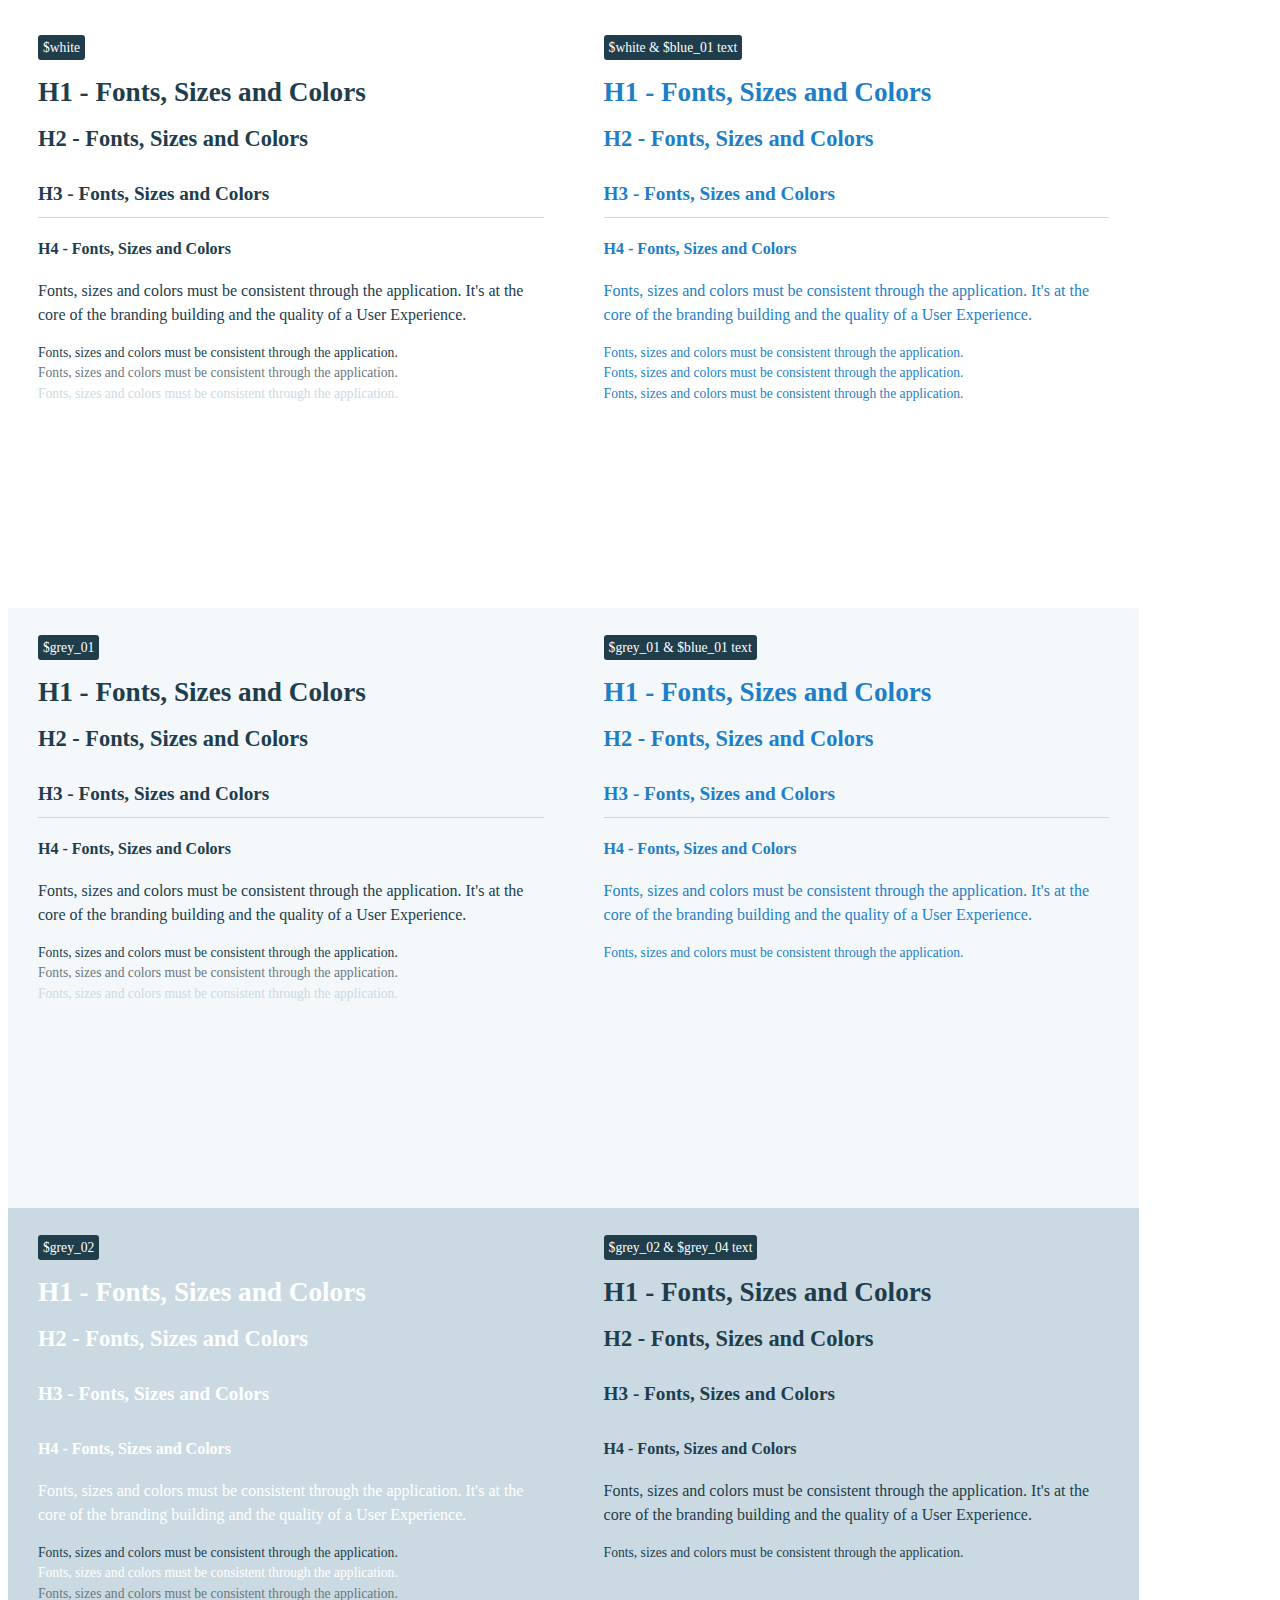
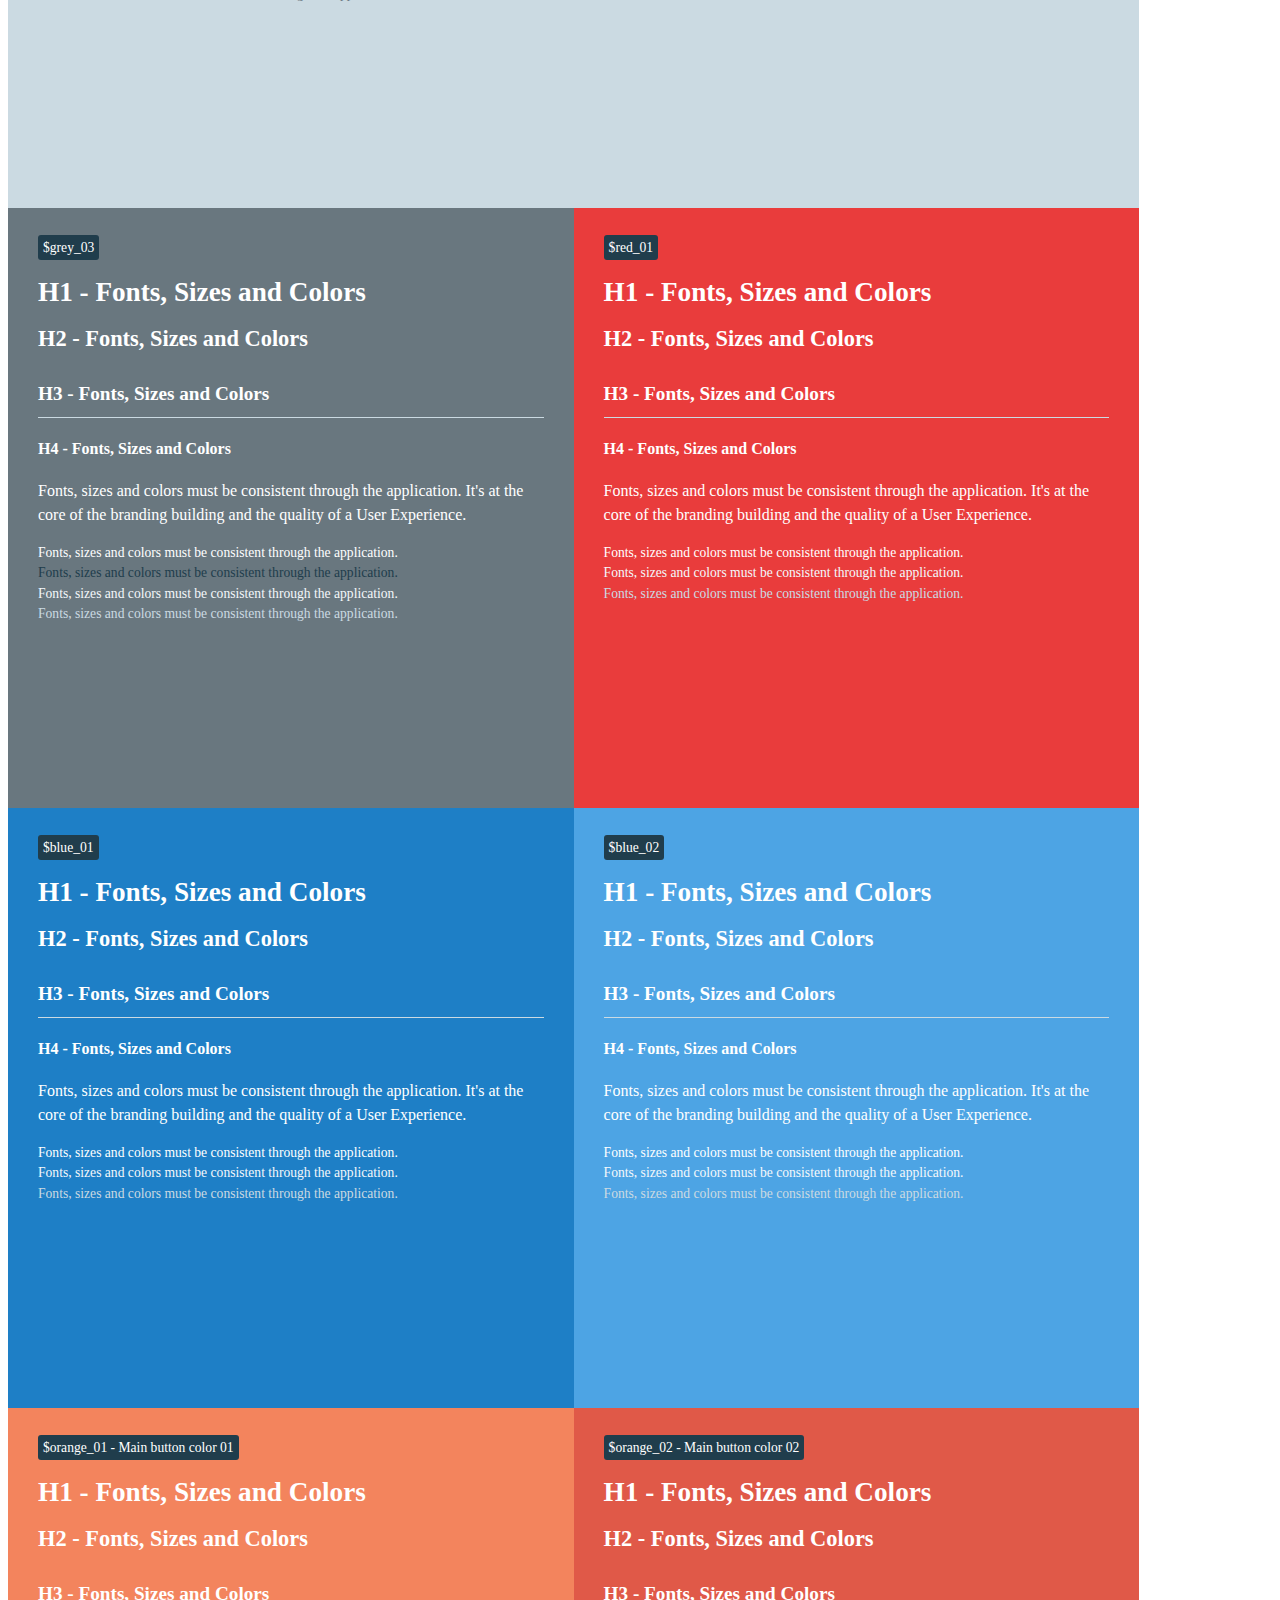
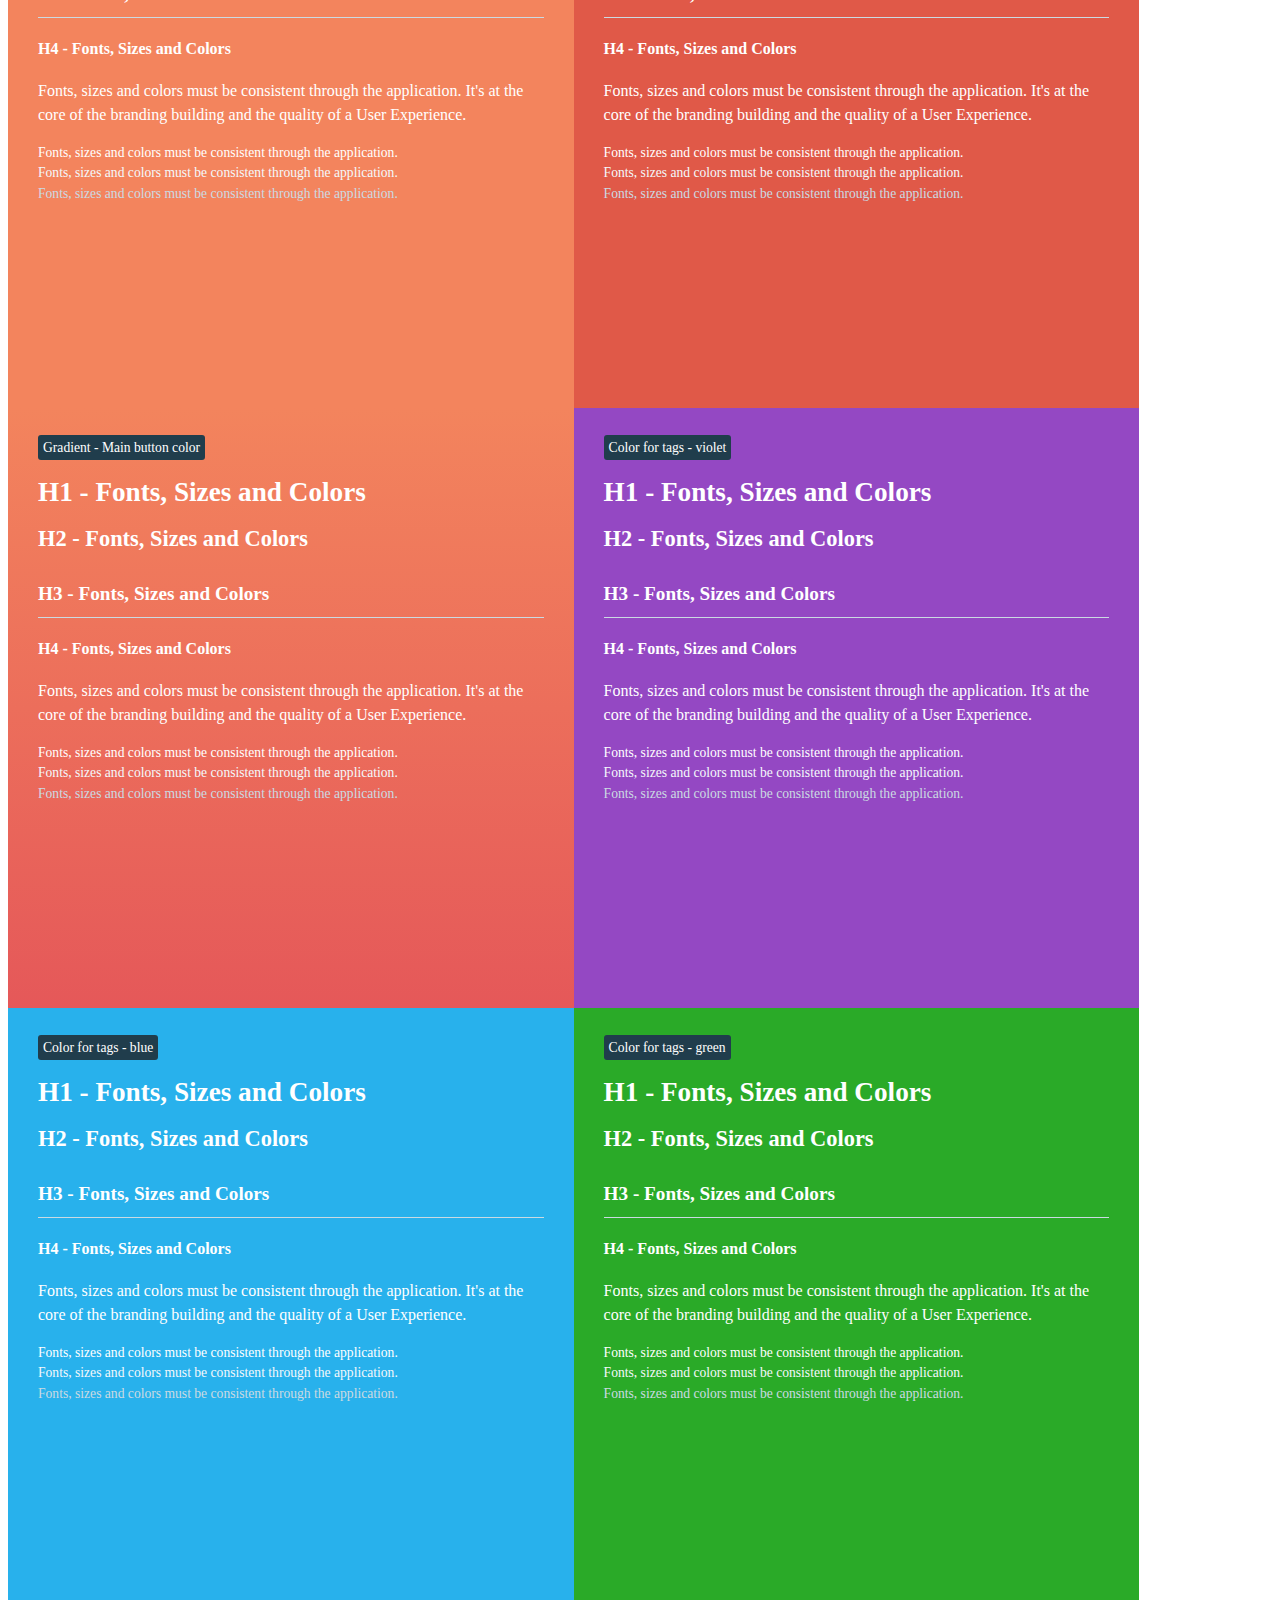
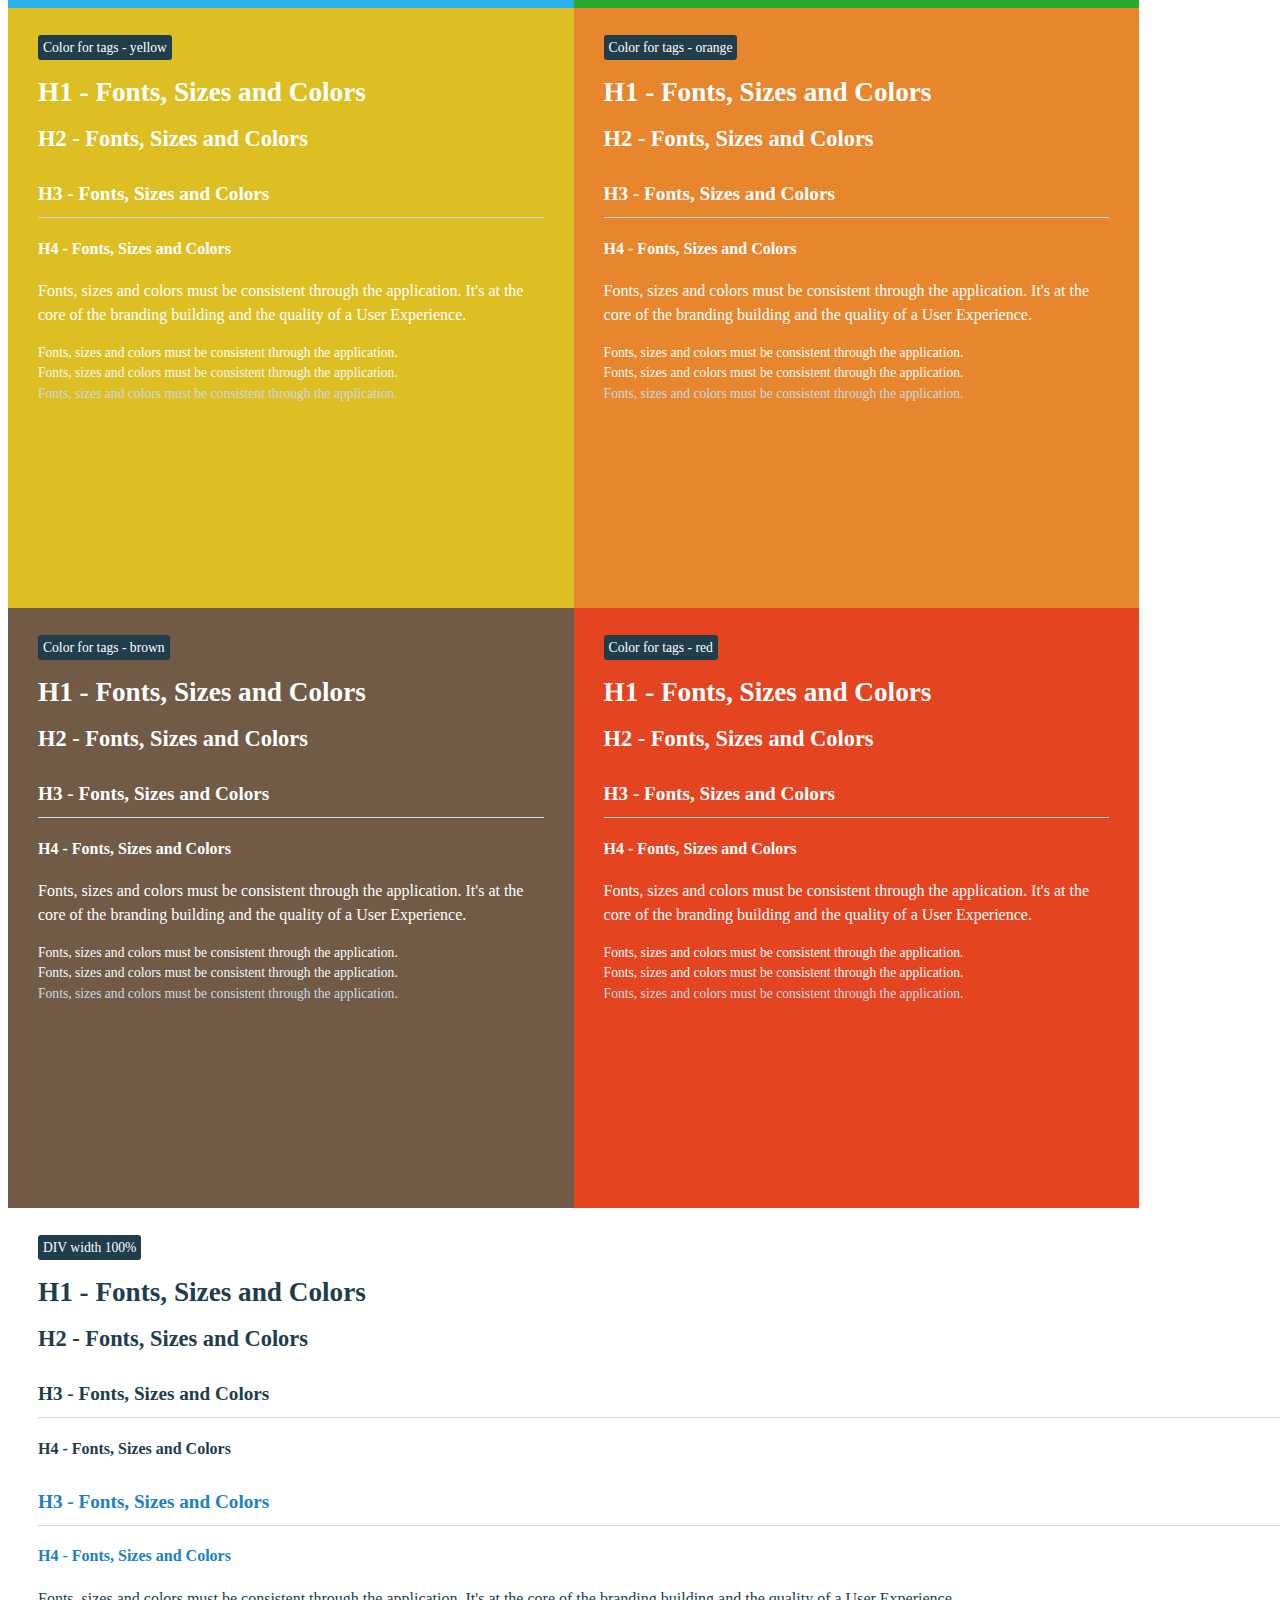
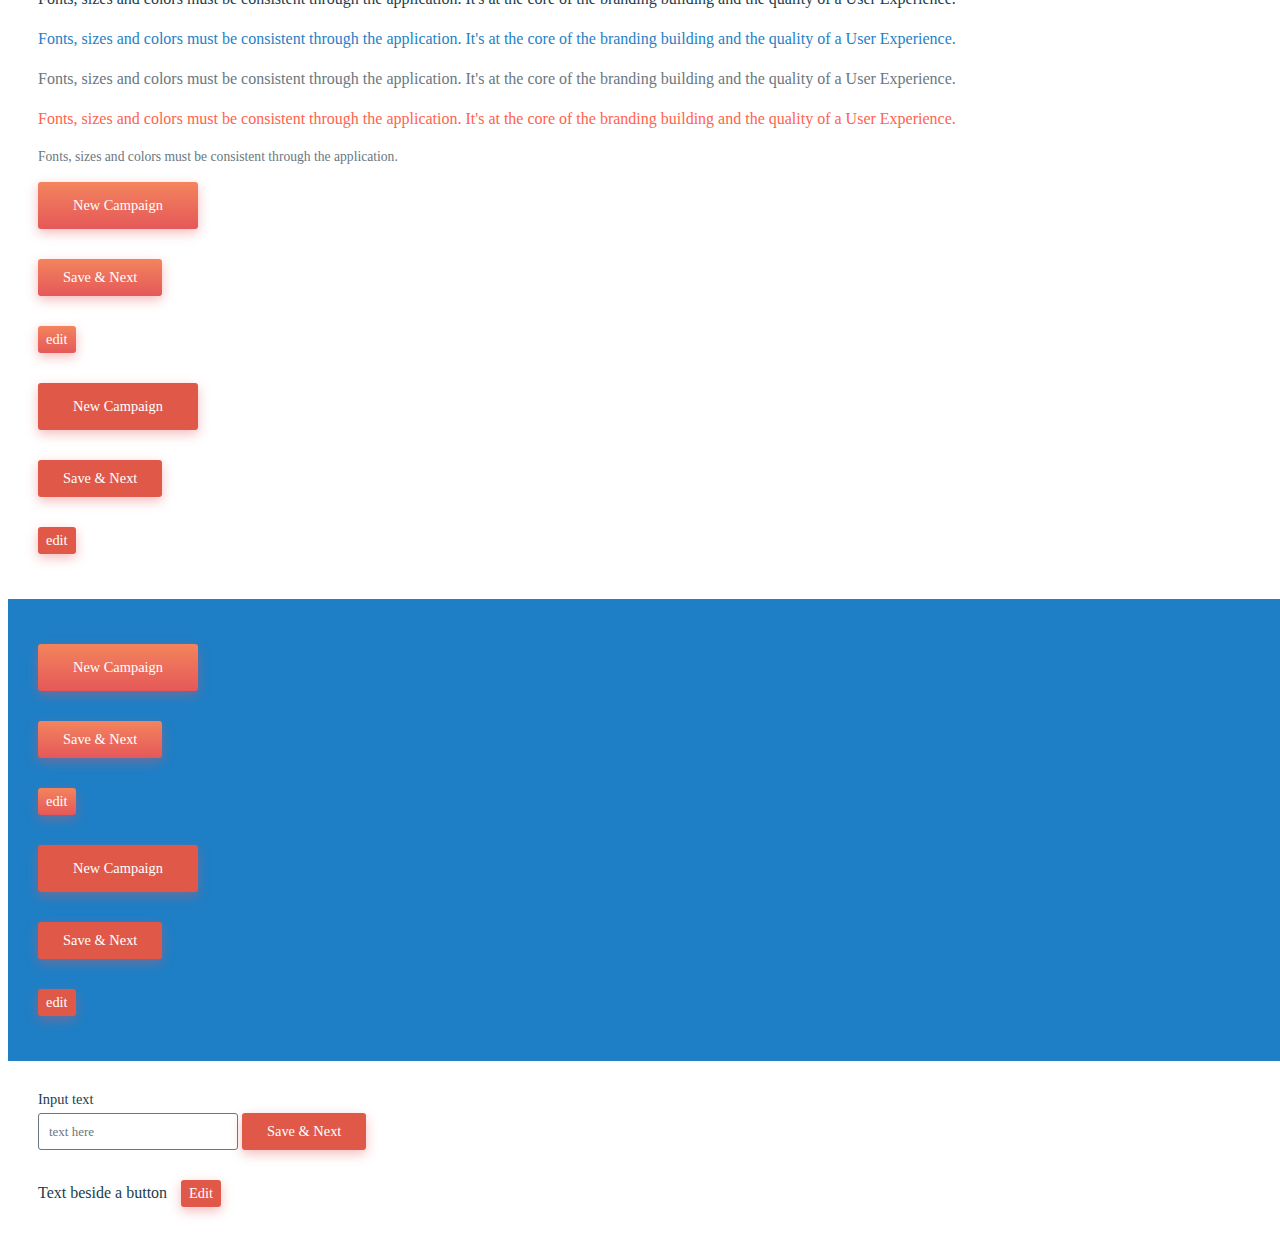
==== commit 24f771d6: "Update index.html" ====
--- a/index.html
+++ b/index.html
@@ -39,7 +39,7 @@
 		.txt_grey_03 { color: #69777F; } 
 		.txt_grey_02 { color: #CBDAE2; }
 		.txt_grey_01 { color: #F4F8FB; }
-		.txt_orange_02 { color: #C9500D; }
+		.txt_orange_02 { color: #FF624D; }
 		H1 { font-size: 1.7em; }
 		H2 { font-size: 1.4em; }
 		H3 { font-size: 1.2em; border-bottom: 1px solid #CBDAE2; line-height: 2.4em;}
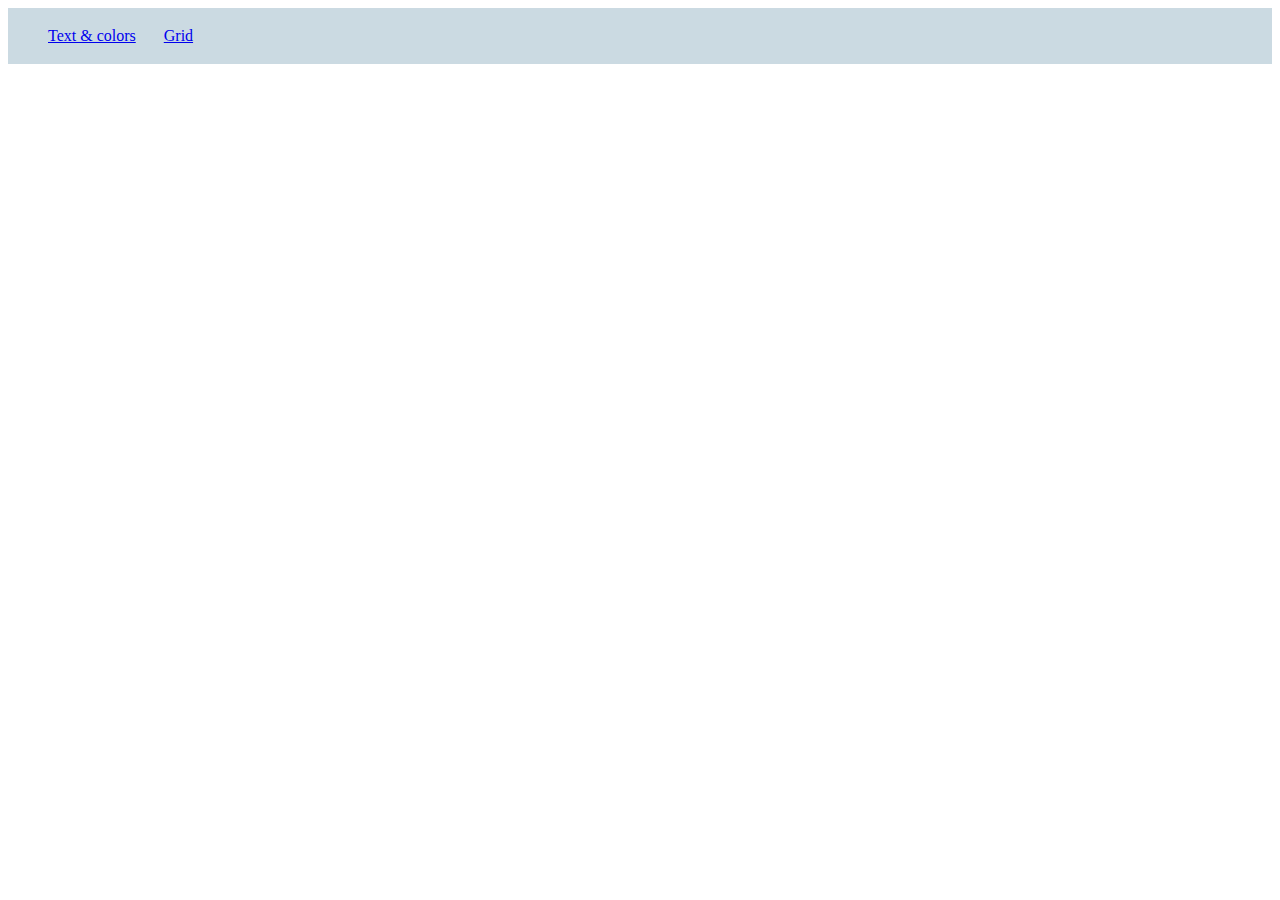
==== commit ea58c188: "Add files via upload" ====
--- a/index.html
+++ b/index.html
@@ -1,316 +1,15 @@
 <!DOCTYPE html>
 <html>
 <head>
-	<title>Fonts & colors</title>
-	<style type="text/css">
-		@font-face { 
-			font-family: "AvenirNextW10-Medium"; 
-			src: url("http://db.onlinewebfonts.com/t/23a52005216dca8d403521d06834f924.eot"); 
-			src: url("http://db.onlinewebfonts.com/t/23a52005216dca8d403521d06834f924.eot?#iefix") format("embedded-opentype"), url("http://db.onlinewebfonts.com/t/23a52005216dca8d403521d06834f924.woff2") format("woff2"), url("http://db.onlinewebfonts.com/t/23a52005216dca8d403521d06834f924.woff") format("woff"), url("http://db.onlinewebfonts.com/t/23a52005216dca8d403521d06834f924.ttf") format("truetype"), url("http://db.onlinewebfonts.com/t/23a52005216dca8d403521d06834f924.svg#AvenirNextW10-Medium") format("svg"); }
-		@font-face {
-			font-family: "AvenirNextW10-Bold"; 
-			src: url("http://db.onlinewebfonts.com/t/e5c490a944bc2b2746f0c851501e46c7.eot"); 
-			src: url("http://db.onlinewebfonts.com/t/e5c490a944bc2b2746f0c851501e46c7.eot?#iefix") format("embedded-opentype"), url("http://db.onlinewebfonts.com/t/e5c490a944bc2b2746f0c851501e46c7.woff2") format("woff2"), url("http://db.onlinewebfonts.com/t/e5c490a944bc2b2746f0c851501e46c7.woff") format("woff"), url("http://db.onlinewebfonts.com/t/e5c490a944bc2b2746f0c851501e46c7.ttf") format("truetype"), url("http://db.onlinewebfonts.com/t/e5c490a944bc2b2746f0c851501e46c7.svg#AvenirNextW10-Bold") format("svg"); }
-		* { font-family: AvenirNextW10-Medium; letter-spacing: -0,1em; }
-		.colors { padding: 30px; width: 40%; float: left; min-height: 540px; }
-		.colorstest { padding: 30px; width: 100%; clear: left;}
-		.titles { width: 100%; display: block; }
-		.tag { background: #203D4C; padding: 5px; color: #ffffff; border-radius: 3px; }
-		.white { background: #ffffff; }
-		.grey_01 { background: #F4F8FB; }
-		.grey_02 { background: #CBDAE2; }
-		.grey_03 { background: #69777F; }
-		.red_01 { background: #E93C3C; }
-		.blue_01 { background: #1E7FC6; }
-		.blue_02 { background: #4DA4E4; }
-		.orange_01 { background: #F3845D; }
-		.orange_02 { background: #E05948; }
-		.gradient_button { background-image: linear-gradient(to bottom, #F3845D, #E55859); } 
-		.violet { background: #9448C3; } 
-		.blue_03 { background: #28B1EC; } 
-		.green { background: #2AAA28; }
-		.yellow { background: #DDBF24; }
-		.orange_03 { background: #E7862C; }
-		.brown { background: #715B47;  }
-		.red_02 { background: #E54421; }
-		.txt_grey_04 { color: #203D4C; }
-		.txt_white { color: #ffffff; }
-		.txt_blue_01 { color: #1E7FC6; }
-		.txt_grey_03 { color: #69777F; } 
-		.txt_grey_02 { color: #CBDAE2; }
-		.txt_grey_01 { color: #F4F8FB; }
-		.txt_orange_02 { color: #FF624D; }
-		H1 { font-size: 1.7em; }
-		H2 { font-size: 1.4em; }
-		H3 { font-size: 1.2em; border-bottom: 1px solid #CBDAE2; line-height: 2.4em;}
-		H4 { font-size: 1em; font-family: AvenirNextW10-Bold; }
-		p { font-size: 1em; line-height: 1.5em; }
-		span { font-size: 0.85em; line-height: 1.5em; margin-right: 10px;}
-		.span_M { font-size: 1em; line-height: 1.5em;}
-		.button_G , .button_M , .button_P { margin: 15px 0px;box-shadow: 0px 4px 12px rgba(229,88,89,0.4); border: none; cursor: pointer; font-size: 0.9em; border-radius: 3px;}
-		.button_G { padding: 15px 35px; }
-		.button_M { padding: 10px 25px; border-radius: 3px; }
-		.button_P { padding: 5px 8px; border-radius: 3px; }
-		form label { font-size: 0.9em; color: #203D4C; display: block; margin-bottom: -10px;}
-		form input { padding: 9px 10px; font-size: 0.9em; color: #203D4C; border-radius: 3px; border-style: none; border: 1px solid #69777F;}
-		::-webkit-input-placeholder  { font-size: 0.9em; color: #69777F; }
-		input:-moz-placeholder { font-size: 0.9em; color: #69777F; }
-	</style>
+	<title>Fonts, colors & grid</title>
+	<link rel="stylesheet" type="text/css" href="style.css">
 </head>
 <body>
-	<div class="colors white">
-		<span class="tag">$white</span></br>
-		<h1 class="bg_white_ txt_grey_04">H1 - Fonts, Sizes and Colors</h1>
-		<h2 class="bg_white_ txt_grey_04">H2 - Fonts, Sizes and Colors</h2>
-		<h3 class="bg_white_ txt_grey_04">H3 - Fonts, Sizes and Colors</h3>
-		<h4 class="bg_white_ txt_grey_04">H4 - Fonts, Sizes and Colors</h4>
-		<p class="bg_white_ txt_grey_04">Fonts, sizes and colors must be consistent through the application. It's at the core of the branding building and the quality of a User Experience.</p>
-		<span class="bg_white_ txt_grey_04">Fonts, sizes and colors must be consistent through the application.</span></br>
-		<span class="bg_white_ txt_grey_03">Fonts, sizes and colors must be consistent through the application.</span></br>
-		<span class="bg_white_ txt_grey_02">Fonts, sizes and colors must be consistent through the application.</span>
-	</div>
-	<div class="colors white">
-		<span class="tag">$white & $blue_01 text</span></br>
-		<h1 class="bg_white_ txt_blue_01">H1 - Fonts, Sizes and Colors</h1>
-		<h2 class="bg_white_ txt_blue_01">H2 - Fonts, Sizes and Colors</h2>
-		<h3 class="bg_white_ txt_blue_01">H3 - Fonts, Sizes and Colors</h3>
-		<h4 class="bg_white_ txt_blue_01">H4 - Fonts, Sizes and Colors</h4>
-		<p class="bg_white_ txt_blue_01">Fonts, sizes and colors must be consistent through the application. It's at the core of the branding building and the quality of a User Experience.</p>
-		<span class="bg_white_ txt_blue_01">Fonts, sizes and colors must be consistent through the application.</span></br>
-		<span class="bg_white_ txt_blue_01">Fonts, sizes and colors must be consistent through the application.</span></br>
-		<span class="bg_white_ txt_blue_01">Fonts, sizes and colors must be consistent through the application.</span>
-	</div>
-	<div class="colors grey_01">
-		<span class="tag">$grey_01</span></br>
-		<h1 class="bg_grey_01_ txt_grey_04">H1 - Fonts, Sizes and Colors</h1>
-		<h2 class="bg_grey_01_ txt_grey_04">H2 - Fonts, Sizes and Colors</h2>
-		<h3 class="bg_grey_01_ txt_grey_04">H3 - Fonts, Sizes and Colors</h3>
-		<h4 class="bg_grey_01_ txt_grey_04">H4 - Fonts, Sizes and Colors</h4>
-		<p class="bg_grey_01_ txt_grey_04">Fonts, sizes and colors must be consistent through the application. It's at the core of the branding building and the quality of a User Experience.</p>
-		<span class="bg_grey_01_ txt_grey_04">Fonts, sizes and colors must be consistent through the application.</span></br>
-		<span class="bg_grey_01_ txt_grey_03">Fonts, sizes and colors must be consistent through the application.</span></br>
-		<span class="bg_grey_01_ txt_grey_02">Fonts, sizes and colors must be consistent through the application.</span>
-	</div>
-	<div class="colors grey_01">
-		<span class="tag">$grey_01 & $blue_01 text</span></br>
-		<h1 class="bg_grey_01_ txt_blue_01">H1 - Fonts, Sizes and Colors</h1>
-		<h2 class="bg_grey_01_ txt_blue_01">H2 - Fonts, Sizes and Colors</h2>
-		<h3 class="bg_grey_01_ txt_blue_01">H3 - Fonts, Sizes and Colors</h3>
-		<h4 class="bg_grey_01_ txt_blue_01">H4 - Fonts, Sizes and Colors</h4>
-		<p class="bg_grey_01_ txt_blue_01">Fonts, sizes and colors must be consistent through the application. It's at the core of the branding building and the quality of a User Experience.</p>
-		<span class="bg_grey_01_ txt_blue_01">Fonts, sizes and colors must be consistent through the application.</span></br>
-	</div>
-	<div class="colors grey_02">
-		<span class="tag">$grey_02</span></br>
-		<h1 class="bg_grey_02_ txt_white">H1 - Fonts, Sizes and Colors</h1>
-		<h2 class="bg_grey_02_ txt_white">H2 - Fonts, Sizes and Colors</h2>
-		<h3 class="bg_grey_02_ txt_white">H3 - Fonts, Sizes and Colors</h3>
-		<h4 class="bg_grey_02_ txt_white">H4 - Fonts, Sizes and Colors</h4>
-		<p class="bg_grey_02_ txt_white">Fonts, sizes and colors must be consistent through the application. It's at the core of the branding building and the quality of a User Experience.</p>
-		<span class="bg_white_ txt_grey_04">Fonts, sizes and colors must be consistent through the application.</span></br>
-		<span class="bg_grey_02_ txt_white">Fonts, sizes and colors must be consistent through the application.</span></br>
-		<span class="bg_grey_02_ txt_grey_03">Fonts, sizes and colors must be consistent through the application.</span></br>
-		<span class="bg_grey_02_ txt_grey_02">Fonts, sizes and colors must be consistent through the application.</span>
-	</div>
-	<div class="colors grey_02">
-		<span class="tag">$grey_02 & $grey_04 text</span></br>
-		<h1 class="bg_grey_02_ txt_grey_04">H1 - Fonts, Sizes and Colors</h1>
-		<h2 class="bg_grey_02_ txt_grey_04">H2 - Fonts, Sizes and Colors</h2>
-		<h3 class="bg_grey_02_ txt_grey_04">H3 - Fonts, Sizes and Colors</h3>
-		<h4 class="bg_grey_02_ txt_grey_04">H4 - Fonts, Sizes and Colors</h4>
-		<p class="bg_grey_02_ txt_grey_04">Fonts, sizes and colors must be consistent through the application. It's at the core of the branding building and the quality of a User Experience.</p>
-		<span class="bg_white_ txt_grey_04">Fonts, sizes and colors must be consistent through the application.</span></br>
-	</div>
-	<div class="colors grey_03">
-		<span class="tag">$grey_03</span></br>
-		<h1 class="bg_grey_03_ txt_white">H1 - Fonts, Sizes and Colors</h1>
-		<h2 class="bg_grey_03_ txt_white">H2 - Fonts, Sizes and Colors</h2>
-		<h3 class="bg_grey_03_ txt_white">H3 - Fonts, Sizes and Colors</h3>
-		<h4 class="bg_grey_03_ txt_white">H4 - Fonts, Sizes and Colors</h4>
-		<p class="bg_grey_03_ txt_white">Fonts, sizes and colors must be consistent through the application. It's at the core of the branding building and the quality of a User Experience.</p>
-		<span class="bg_grey_03_ txt_white">Fonts, sizes and colors must be consistent through the application.</span></br>
-		<span class="bg_grey_03 txt_grey_04">Fonts, sizes and colors must be consistent through the application.</span></br>
-		<span class="bg_grey_03_ txt_grey_01">Fonts, sizes and colors must be consistent through the application.</span></br>
-		<span class="bg_grey_03_ txt_grey_02">Fonts, sizes and colors must be consistent through the application.</span>
-	</div>
-	<div class="colors red_01">
-		<span class="tag">$red_01</span></br>
-		<h1 class="bg_red_01_ txt_white">H1 - Fonts, Sizes and Colors</h1>
-		<h2 class="bg_red_01_ txt_white">H2 - Fonts, Sizes and Colors</h2>
-		<h3 class="bg_red_01_ txt_white">H3 - Fonts, Sizes and Colors</h3>
-		<h4 class="bg_red_01_ txt_white">H4 - Fonts, Sizes and Colors</h4>
-		<p class="bg_red_01_ txt_white">Fonts, sizes and colors must be consistent through the application. It's at the core of the branding building and the quality of a User Experience.</p>
-		<span class="bg_red_01_ txt_white">Fonts, sizes and colors must be consistent through the application.</span></br>
-		<span class="bg_red_01_ txt_grey_01">Fonts, sizes and colors must be consistent through the application.</span></br>
-		<span class="bg_red_01_ txt_grey_02">Fonts, sizes and colors must be consistent through the application.</span>
-	</div>
-	<div class="colors blue_01">
-		<span class="tag">$blue_01</span></br>
-		<h1 class="bg_blue_01_ txt_white">H1 - Fonts, Sizes and Colors</h1>
-		<h2 class="bg_blue_01_ txt_white">H2 - Fonts, Sizes and Colors</h2>
-		<h3 class="bg_blue_01_ txt_white">H3 - Fonts, Sizes and Colors</h3>
-		<h4 class="bg_blue_01_ txt_white">H4 - Fonts, Sizes and Colors</h4>
-		<p class="bg_blue_01_ txt_white">Fonts, sizes and colors must be consistent through the application. It's at the core of the branding building and the quality of a User Experience.</p>
-		<span class="bg_blue_01_ txt_white">Fonts, sizes and colors must be consistent through the application.</span></br>
-		<span class="bg_blue_01_ txt_grey_01">Fonts, sizes and colors must be consistent through the application.</span></br>
-		<span class="bg_blue_01_ txt_grey_02">Fonts, sizes and colors must be consistent through the application.</span>
-	</div>
-	<div class="colors blue_02">
-		<span class="tag">$blue_02</span></br>
-		<h1 class="bg_blue_02_ txt_white">H1 - Fonts, Sizes and Colors</h1>
-		<h2 class="bg_blue_02_ txt_white">H2 - Fonts, Sizes and Colors</h2>
-		<h3 class="bg_blue_02_ txt_white">H3 - Fonts, Sizes and Colors</h3>
-		<h4 class="bg_blue_02_ txt_white">H4 - Fonts, Sizes and Colors</h4>
-		<p class="bg_blue_02_ txt_white">Fonts, sizes and colors must be consistent through the application. It's at the core of the branding building and the quality of a User Experience.</p>
-		<span class="bg_blue_02_ txt_white">Fonts, sizes and colors must be consistent through the application.</span></br>
-		<span class="bg_blue_02_ txt_grey_01">Fonts, sizes and colors must be consistent through the application.</span></br>
-		<span class="bg_blue_02_ txt_grey_02">Fonts, sizes and colors must be consistent through the application.</span>
-	</div>
-	<div class="colors orange_01">
-		<span class="tag">$orange_01 - Main button color 01</span></br>
-		<h1 class="bg_orange_01_ txt_white">H1 - Fonts, Sizes and Colors</h1>
-		<h2 class="bg_orange_01_ txt_white">H2 - Fonts, Sizes and Colors</h2>
-		<h3 class="bg_orange_01_ txt_white">H3 - Fonts, Sizes and Colors</h3>
-		<h4 class="bg_orange_01_ txt_white">H4 - Fonts, Sizes and Colors</h4>
-		<p class="bg_orange_01_ txt_white">Fonts, sizes and colors must be consistent through the application. It's at the core of the branding building and the quality of a User Experience.</p>
-		<span class="bg_orange_01_ txt_white">Fonts, sizes and colors must be consistent through the application.</span></br>
-		<span class="bg_borange_01_ txt_grey_01">Fonts, sizes and colors must be consistent through the application.</span></br>
-		<span class="bg_orange_01_ txt_grey_02">Fonts, sizes and colors must be consistent through the application.</span>
-	</div>
-	<div class="colors orange_02">
-		<span class="tag">$orange_02 - Main button color 02</span></br>
-		<h1 class="bg_borange_02_ txt_white">H1 - Fonts, Sizes and Colors</h1>
-		<h2 class="bg_borange_02_ txt_white">H2 - Fonts, Sizes and Colors</h2>
-		<h3 class="bg_borange_02_ txt_white">H3 - Fonts, Sizes and Colors</h3>
-		<h4 class="bg_borange_02_ txt_white">H4 - Fonts, Sizes and Colors</h4>
-		<p class="bg_borange_02_ txt_white">Fonts, sizes and colors must be consistent through the application. It's at the core of the branding building and the quality of a User Experience.</p>
-		<span class="bg_borange_02_ txt_white">Fonts, sizes and colors must be consistent through the application.</span></br>
-		<span class="bg_borange_02_ txt_grey_01">Fonts, sizes and colors must be consistent through the application.</span></br>
-		<span class="bg_orange_02_ txt_grey_02">Fonts, sizes and colors must be consistent through the application.</span>
-	</div>
-	<div class="colors gradient_button">
-		<span class="tag">Gradient - Main button color</span></br>
-		<h1 class="bg_gradient_ txt_white">H1 - Fonts, Sizes and Colors</h1>
-		<h2 class="bg_gradient_ txt_white">H2 - Fonts, Sizes and Colors</h2>
-		<h3 class="bg_gradient_ txt_white">H3 - Fonts, Sizes and Colors</h3>
-		<h4 class="bg_gradient_ txt_white">H4 - Fonts, Sizes and Colors</h4>
-		<p class="bg_gradient_ txt_white">Fonts, sizes and colors must be consistent through the application. It's at the core of the branding building and the quality of a User Experience.</p>
-		<span class="bg_gradient_ txt_white">Fonts, sizes and colors must be consistent through the application.</span></br>
-		<span class="gradient_ txt_grey_01">Fonts, sizes and colors must be consistent through the application.</span></br>
-		<span class="gradient_ txt_grey_02">Fonts, sizes and colors must be consistent through the application.</span>
-	</div>
-	<div class="colors violet">
-		<span class="tag">Color for tags - violet</span></br>
-		<h1 class="bg_violet_ txt_white">H1 - Fonts, Sizes and Colors</h1>
-		<h2 class="bg_violet_ txt_white">H2 - Fonts, Sizes and Colors</h2>
-		<h3 class="bg_violet_ txt_white">H3 - Fonts, Sizes and Colors</h3>
-		<h4 class="bg_violet_ txt_white">H4 - Fonts, Sizes and Colors</h4>
-		<p class="bg_violet_ txt_white">Fonts, sizes and colors must be consistent through the application. It's at the core of the branding building and the quality of a User Experience.</p>
-		<span class="bg_violet_ txt_white">Fonts, sizes and colors must be consistent through the application.</span></br>
-		<span class="bg_violet_ txt_grey_01">Fonts, sizes and colors must be consistent through the application.</span></br>
-		<span class="bg_violet_ txt_grey_02">Fonts, sizes and colors must be consistent through the application.</span>
-	</div>
-	<div class="colors blue_03">
-		<span class="tag">Color for tags - blue</span></br>
-		<h1 class="bg_blue_03_ txt_white">H1 - Fonts, Sizes and Colors</h1>
-		<h2 class="bg_blue_03_ txt_white">H2 - Fonts, Sizes and Colors</h2>
-		<h3 class="bg_blue_03_ txt_white">H3 - Fonts, Sizes and Colors</h3>
-		<h4 class="bg_blue_03_ txt_white">H4 - Fonts, Sizes and Colors</h4>
-		<p class="bg_blue_03_ txt_white">Fonts, sizes and colors must be consistent through the application. It's at the core of the branding building and the quality of a User Experience.</p>
-		<span class="bg_blue_03_ txt_white">Fonts, sizes and colors must be consistent through the application.</span></br>
-		<span class="bg_blue_03_ txt_grey_01">Fonts, sizes and colors must be consistent through the application.</span></br>
-		<span class="bg_blue_03_ txt_grey_02">Fonts, sizes and colors must be consistent through the application.</span>
-	</div>
-	<div class="colors green">
-		<span class="tag">Color for tags - green</span></br>
-		<h1 class="bg_green_ txt_white">H1 - Fonts, Sizes and Colors</h1>
-		<h2 class="bg_green_ txt_white">H2 - Fonts, Sizes and Colors</h2>
-		<h3 class="bg_green_ txt_white">H3 - Fonts, Sizes and Colors</h3>
-		<h4 class="bg_green_ txt_white">H4 - Fonts, Sizes and Colors</h4>
-		<p class="bg_green_ txt_white">Fonts, sizes and colors must be consistent through the application. It's at the core of the branding building and the quality of a User Experience.</p>
-		<span class="bg_green_ txt_white">Fonts, sizes and colors must be consistent through the application.</span></br>
-		<span class="bg_green_ txt_grey_01">Fonts, sizes and colors must be consistent through the application.</span></br>
-		<span class="bg_green_ txt_grey_02">Fonts, sizes and colors must be consistent through the application.</span>
-	</div>
-	<div class="colors yellow">
-		<span class="tag">Color for tags - yellow</span></br>
-		<h1 class="bg_yellow_ txt_white">H1 - Fonts, Sizes and Colors</h1>
-		<h2 class="bg_yellow_ txt_white">H2 - Fonts, Sizes and Colors</h2>
-		<h3 class="bg_yellow_ txt_white">H3 - Fonts, Sizes and Colors</h3>
-		<h4 class="bg_yellow_ txt_white">H4 - Fonts, Sizes and Colors</h4>
-		<p class="bg_yellow_ txt_white">Fonts, sizes and colors must be consistent through the application. It's at the core of the branding building and the quality of a User Experience.</p>
-		<span class="bg_yellow_ txt_white">Fonts, sizes and colors must be consistent through the application.</span></br>
-		<span class="bg_yellow_ txt_grey_01">Fonts, sizes and colors must be consistent through the application.</span></br>
-		<span class="bg_yellow_ txt_grey_02">Fonts, sizes and colors must be consistent through the application.</span>
-	</div>
-	<div class="colors orange_03">
-		<span class="tag">Color for tags - orange</span></br>
-		<h1 class="bg_orange_03_ txt_white">H1 - Fonts, Sizes and Colors</h1>
-		<h2 class="bg_orange_03_ txt_white">H2 - Fonts, Sizes and Colors</h2>
-		<h3 class="bg_orange_03_ txt_white">H3 - Fonts, Sizes and Colors</h3>
-		<h4 class="bg_orange_03_ txt_white">H4 - Fonts, Sizes and Colors</h4>
-		<p class="bg_orange_03_ txt_white">Fonts, sizes and colors must be consistent through the application. It's at the core of the branding building and the quality of a User Experience.</p>
-		<span class="bg_orange_03_ txt_white">Fonts, sizes and colors must be consistent through the application.</span></br>
-		<span class="bg_orange_03_ txt_grey_01">Fonts, sizes and colors must be consistent through the application.</span></br>
-		<span class="bg_orange_03_ txt_grey_02">Fonts, sizes and colors must be consistent through the application.</span>
-	</div>
-	<div class="colors brown">
-		<span class="tag">Color for tags - brown</span></br>
-		<h1 class="bg_brown_ txt_white">H1 - Fonts, Sizes and Colors</h1>
-		<h2 class="bg_brown_ txt_white">H2 - Fonts, Sizes and Colors</h2>
-		<h3 class="bg_brown_ txt_white">H3 - Fonts, Sizes and Colors</h3>
-		<h4 class="bg_brown_ txt_white">H4 - Fonts, Sizes and Colors</h4>
-		<p class="bg_brown_ txt_white">Fonts, sizes and colors must be consistent through the application. It's at the core of the branding building and the quality of a User Experience.</p>
-		<span class="bg_brown_ txt_white">Fonts, sizes and colors must be consistent through the application.</span></br>
-		<span class="bg_brown_ txt_grey_01">Fonts, sizes and colors must be consistent through the application.</span></br>
-		<span class="bg_brown_ txt_grey_02">Fonts, sizes and colors must be consistent through the application.</span>
-	</div>
-	<div class="colors red_02">
-		<span class="tag">Color for tags - red</span></br>
-		<h1 class="bg_red_02_ txt_white">H1 - Fonts, Sizes and Colors</h1>
-		<h2 class="bg_red_02_ txt_white">H2 - Fonts, Sizes and Colors</h2>
-		<h3 class="bg_red_02_ txt_white">H3 - Fonts, Sizes and Colors</h3>
-		<h4 class="bg_red_02_ txt_white">H4 - Fonts, Sizes and Colors</h4>
-		<p class="bg_red_02_ txt_white">Fonts, sizes and colors must be consistent through the application. It's at the core of the branding building and the quality of a User Experience.</p>
-		<span class="bg_red_02_ txt_white">Fonts, sizes and colors must be consistent through the application.</span></br>
-		<span class="bg_red_02_ txt_grey_01">Fonts, sizes and colors must be consistent through the application.</span></br>
-		<span class="bg_red_02_ txt_grey_02">Fonts, sizes and colors must be consistent through the application.</span>
-	</div>
-	<div class="colorstest white">
-		<span class="tag">DIV width 100%</span></br>
-		<h1 class="div_width100 txt_grey_04">H1 - Fonts, Sizes and Colors</h1>
-		<h2 class="div_width100 txt_grey_04">H2 - Fonts, Sizes and Colors</h2>
-		<h3 class="div_width100 txt_grey_04">H3 - Fonts, Sizes and Colors</h3>
-		<h4 class="div_width100 txt_grey_04">H4 - Fonts, Sizes and Colors</h4>
-		<h3 class="div_width100 txt_blue_01">H3 - Fonts, Sizes and Colors</h3>
-		<h4 class="div_width100 txt_blue_01">H4 - Fonts, Sizes and Colors</h4>
-		<p class="div_width100 txt_grey_04">Fonts, sizes and colors must be consistent through the application. It's at the core of the branding building and the quality of a User Experience.</p>
-		<p class="div_width100 txt_blue_01">Fonts, sizes and colors must be consistent through the application. It's at the core of the branding building and the quality of a User Experience.</p>
-		<p class="div_width100 txt_grey_03">Fonts, sizes and colors must be consistent through the application. It's at the core of the branding building and the quality of a User Experience.</p>
-		<p class="div_width100 txt_orange_02">Fonts, sizes and colors must be consistent through the application. It's at the core of the branding building and the quality of a User Experience.</p>
-		<span class="div_width100 txt_grey_03">Fonts, sizes and colors must be consistent through the application.</span> </br>
-		<button class="button_G gradient_button txt_white">New Campaign</button></br>
-		<button class="button_M gradient_button txt_white">Save & Next</button></br>
-		<button class="button_P gradient_button txt_white">edit</button></br>
-		<button class="button_G orange_02 txt_white">New Campaign</button></br>
-		<button class="button_M orange_02 txt_white">Save & Next</button></br>
-		<button class="button_P orange_02 txt_white">edit</button></br>
-	</div>
-	<div class="colorstest blue_01">
-		<button class="button_G gradient_button txt_white">New Campaign</button></br>
-		<button class="button_M gradient_button txt_white">Save & Next</button></br>
-		<button class="button_P gradient_button txt_white">edit</button></br>
-		<button class="button_G orange_02 txt_white">New Campaign</button></br>
-		<button class="button_M orange_02 txt_white">Save & Next</button></br>
-		<button class="button_P orange_02 txt_white">edit</button></br>
-	</div>
-	<div class="colorstest white">
-		<form>
-			<label name="text">Input text</label>
-			<input type="text" name="text" placeholder="text here" />
-			<button class="button_M orange_02 txt_white">Save & Next</button></br>
-		</form>
-		<span class="span_M txt_grey_04">Text beside a button</span>
-		<button class="button_P orange_02 txt_white">Edit</button></br>
+	<header>
+		<ul>
+			<li><a href="colors.html">Text & colors</a></li>
+			<li><a href="grid.html">Grid</a></li>
+		</ul>
+	</header>
 </body>
-</html>
+</html>--- a/style.css
+++ b/style.css
@@ -0,0 +1,83 @@
+@font-face { 
+			font-family: "AvenirNextW10-Medium"; 
+			src: url("http://db.onlinewebfonts.com/t/23a52005216dca8d403521d06834f924.eot"); 
+			src: url("http://db.onlinewebfonts.com/t/23a52005216dca8d403521d06834f924.eot?#iefix") format("embedded-opentype"), url("http://db.onlinewebfonts.com/t/23a52005216dca8d403521d06834f924.woff2") format("woff2"), url("http://db.onlinewebfonts.com/t/23a52005216dca8d403521d06834f924.woff") format("woff"), url("http://db.onlinewebfonts.com/t/23a52005216dca8d403521d06834f924.ttf") format("truetype"), url("http://db.onlinewebfonts.com/t/23a52005216dca8d403521d06834f924.svg#AvenirNextW10-Medium") format("svg"); }
+		@font-face {
+			font-family: "AvenirNextW10-Bold"; 
+			src: url("http://db.onlinewebfonts.com/t/e5c490a944bc2b2746f0c851501e46c7.eot"); 
+			src: url("http://db.onlinewebfonts.com/t/e5c490a944bc2b2746f0c851501e46c7.eot?#iefix") format("embedded-opentype"), url("http://db.onlinewebfonts.com/t/e5c490a944bc2b2746f0c851501e46c7.woff2") format("woff2"), url("http://db.onlinewebfonts.com/t/e5c490a944bc2b2746f0c851501e46c7.woff") format("woff"), url("http://db.onlinewebfonts.com/t/e5c490a944bc2b2746f0c851501e46c7.ttf") format("truetype"), url("http://db.onlinewebfonts.com/t/e5c490a944bc2b2746f0c851501e46c7.svg#AvenirNextW10-Bold") format("svg"); }
+		* { font-family: AvenirNextW10-Medium; font-size: 16px; line-height: 24px; letter-spacing: -0,1em; }
+		body.grid { background-image: url("8_grid.png"); font-size: 1em;
+  line-height: margin: 0 auto; max-width: 1024; }
+		header { background: #CBDAE2; }
+		header ul { list-style-type: none; }
+		header ul li { display: inline-block; margin: 1em 1.5em 1em 0;}
+		H1 { 	font-size: 1.75em;
+  				line-height: 1.71428571em;
+  				margin-top: 0.85714286em;
+  				margin-bottom: 1.71428572em;
+		}
+		H2 { 	font-size: 1.4375em;
+  				line-height: 1.04347826em;
+ 				margin-top: 1.04347826em;
+  				margin-bottom: 1.04347826em;
+  		}
+		H3 {  	font-size: 1.1875em;
+  				line-height: 1.26315789em;
+  				margin-top: 1.26315789em;
+  				margin-bottom: 1.26315789em;
+		}
+		H4 { 	font-size: 1em;
+  				line-height: 1.5em;
+  				margin-top: 1.5em;
+  				margin-bottom: 0em; 
+  				font-family: AvenirNextW10-Bold;
+  		}
+		p, ul, ol, pre, table, blockquote {
+  			margin-top: 0em;
+ 			 margin-bottom: 1.5em;
+		}
+		ul ul, ol ol, ul ol, ol ul {
+  			margin-top: 0em;
+  			margin-bottom: 0em;
+		}
+		span { font-size: 0.8em; line-height: 1.5em; margin-right: 10px;}
+		form label { font-size: 0.9em; color: #203D4C; display: block; margin-bottom: -10px;}
+		form input { padding: 9px 10px; font-size: 0.9em; color: #203D4C; border-radius: 3px; border-style: none; border: 1px solid #69777F;}
+		::-webkit-input-placeholder  { font-size: 0.9em; color: #69777F; }
+		input:-moz-placeholder { font-size: 0.9em; color: #69777F; }
+		hr, .hr { border: 1px solid; margin: -1px 0;}
+		.span_M { font-size: 1em; line-height: 1.5em;}
+		.colors { padding: 2em; width: 38%; float: left; min-height: 32em; }
+		.colorstest { padding: 2em; width: 80%; clear: left;}
+		.titles { width: 100%; display: block; }
+		.tag { background: #203D4C; padding: 4px; color: #ffffff; border-radius: 3px; }
+		.white { background: #ffffff; }
+		.grey_01 { background: #F4F8FB; }
+		.grey_02 { background: #CBDAE2; }
+		.grey_03 { background: #69777F; }
+		.red_01 { background: #E93C3C; }
+		.blue_01 { background: #1E7FC6; }
+		.blue_02 { background: #4DA4E4; }
+		.orange_01 { background: #F3845D; }
+		.orange_02 { background: #FF624D; }
+		.orange_03 { background: #C9500D; }
+		.gradient_button { background-image: linear-gradient(to bottom, #F3845D, #E55859); } 
+		.violet { background: #9448C3; } 
+		.blue_03 { background: #28B1EC; } 
+		.green { background: #2AAA28; }
+		.yellow { background: #DDBF24; }
+		.orange_03 { background: #E7862C; }
+		.brown { background: #715B47;  }
+		.red_02 { background: #E54421; }
+		.txt_grey_04 { color: #203D4C; }
+		.txt_white { color: #ffffff; }
+		.txt_blue_01 { color: #1E7FC6; }
+		.txt_grey_03 { color: #69777F; } 
+		.txt_grey_02 { color: #CBDAE2; }
+		.txt_grey_01 { color: #F4F8FB; }
+		.txt_orange_02 { color: #C9500D; }
+		.button_G , .button_M , .button_P { margin: 15px 0px;box-shadow: 0px 4px 12px rgba(229,88,89,0.4); border: none; cursor: pointer; font-size: 0.9em; border-radius: 3px;}
+		.button_G { padding: 15px 35px; }
+		.button_M { padding: 10px 25px; border-radius: 3px; }
+		.button_P { padding: 5px 8px; border-radius: 3px; }